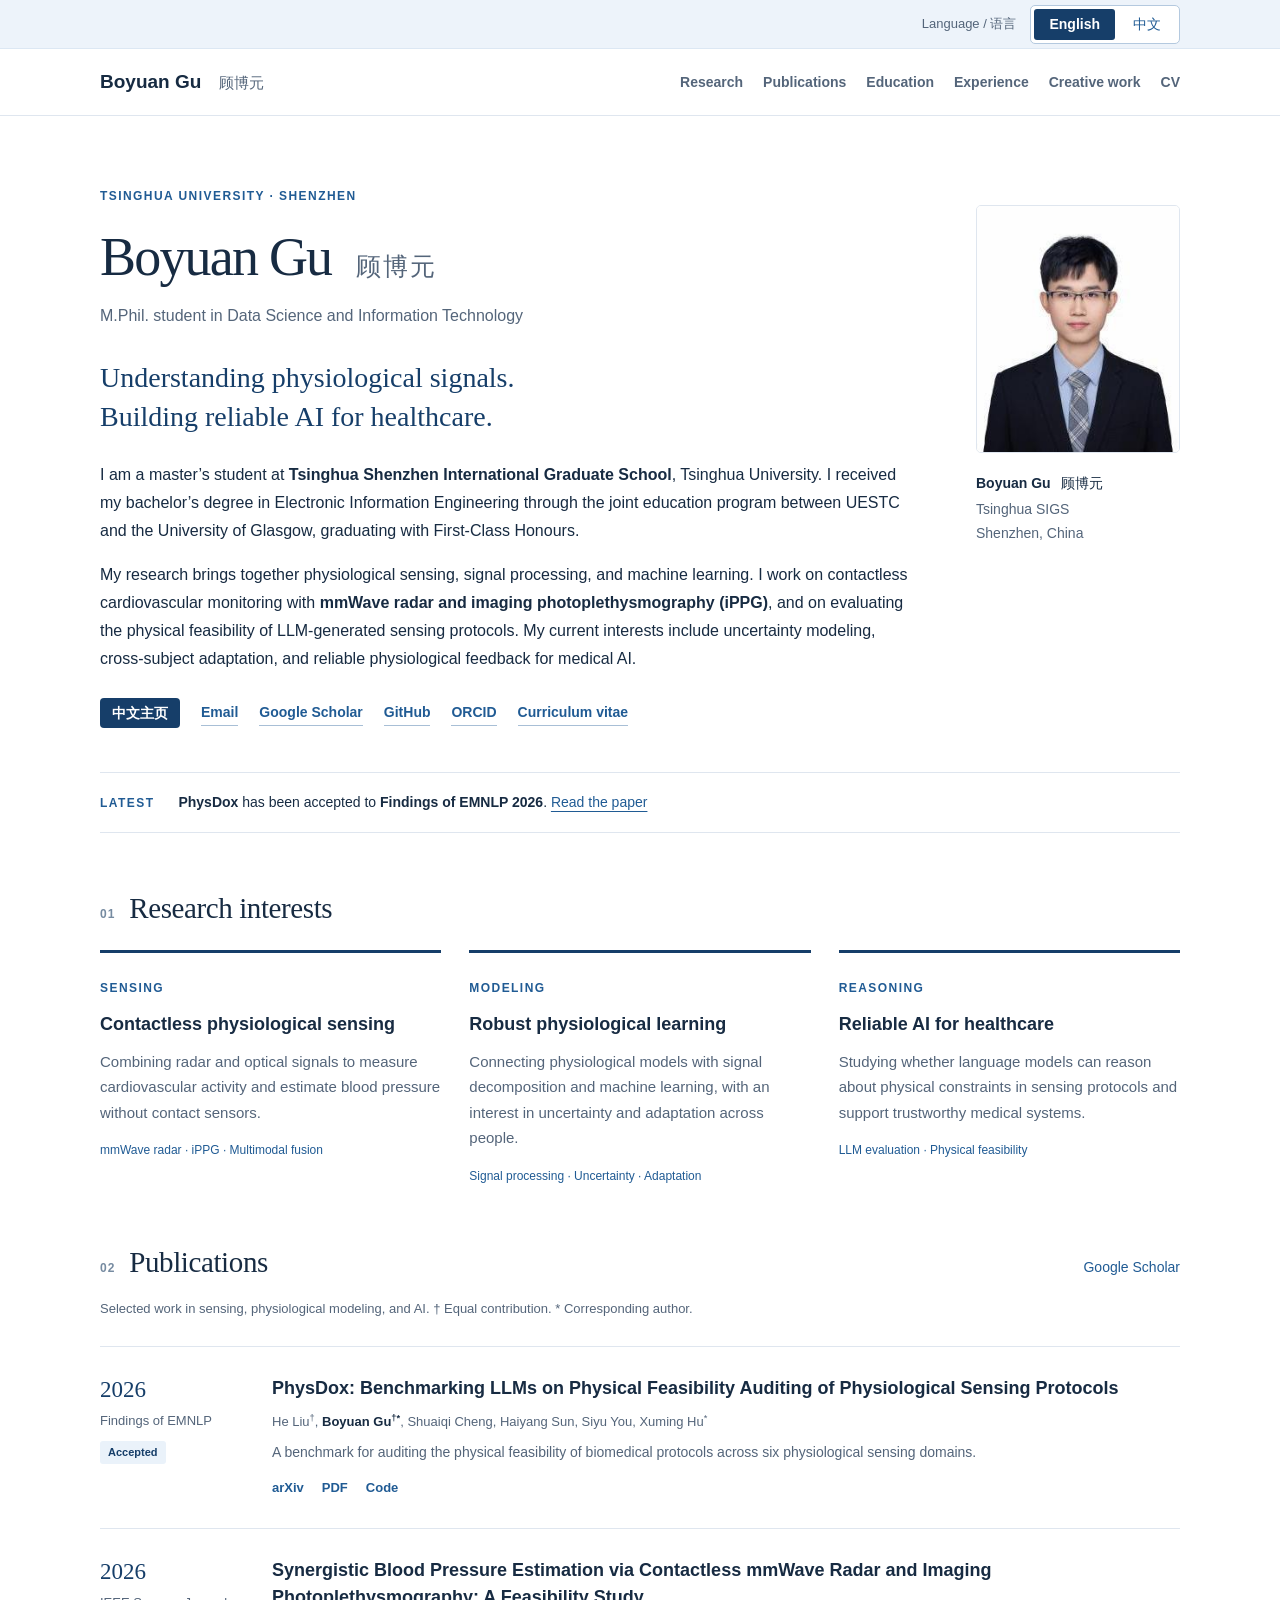
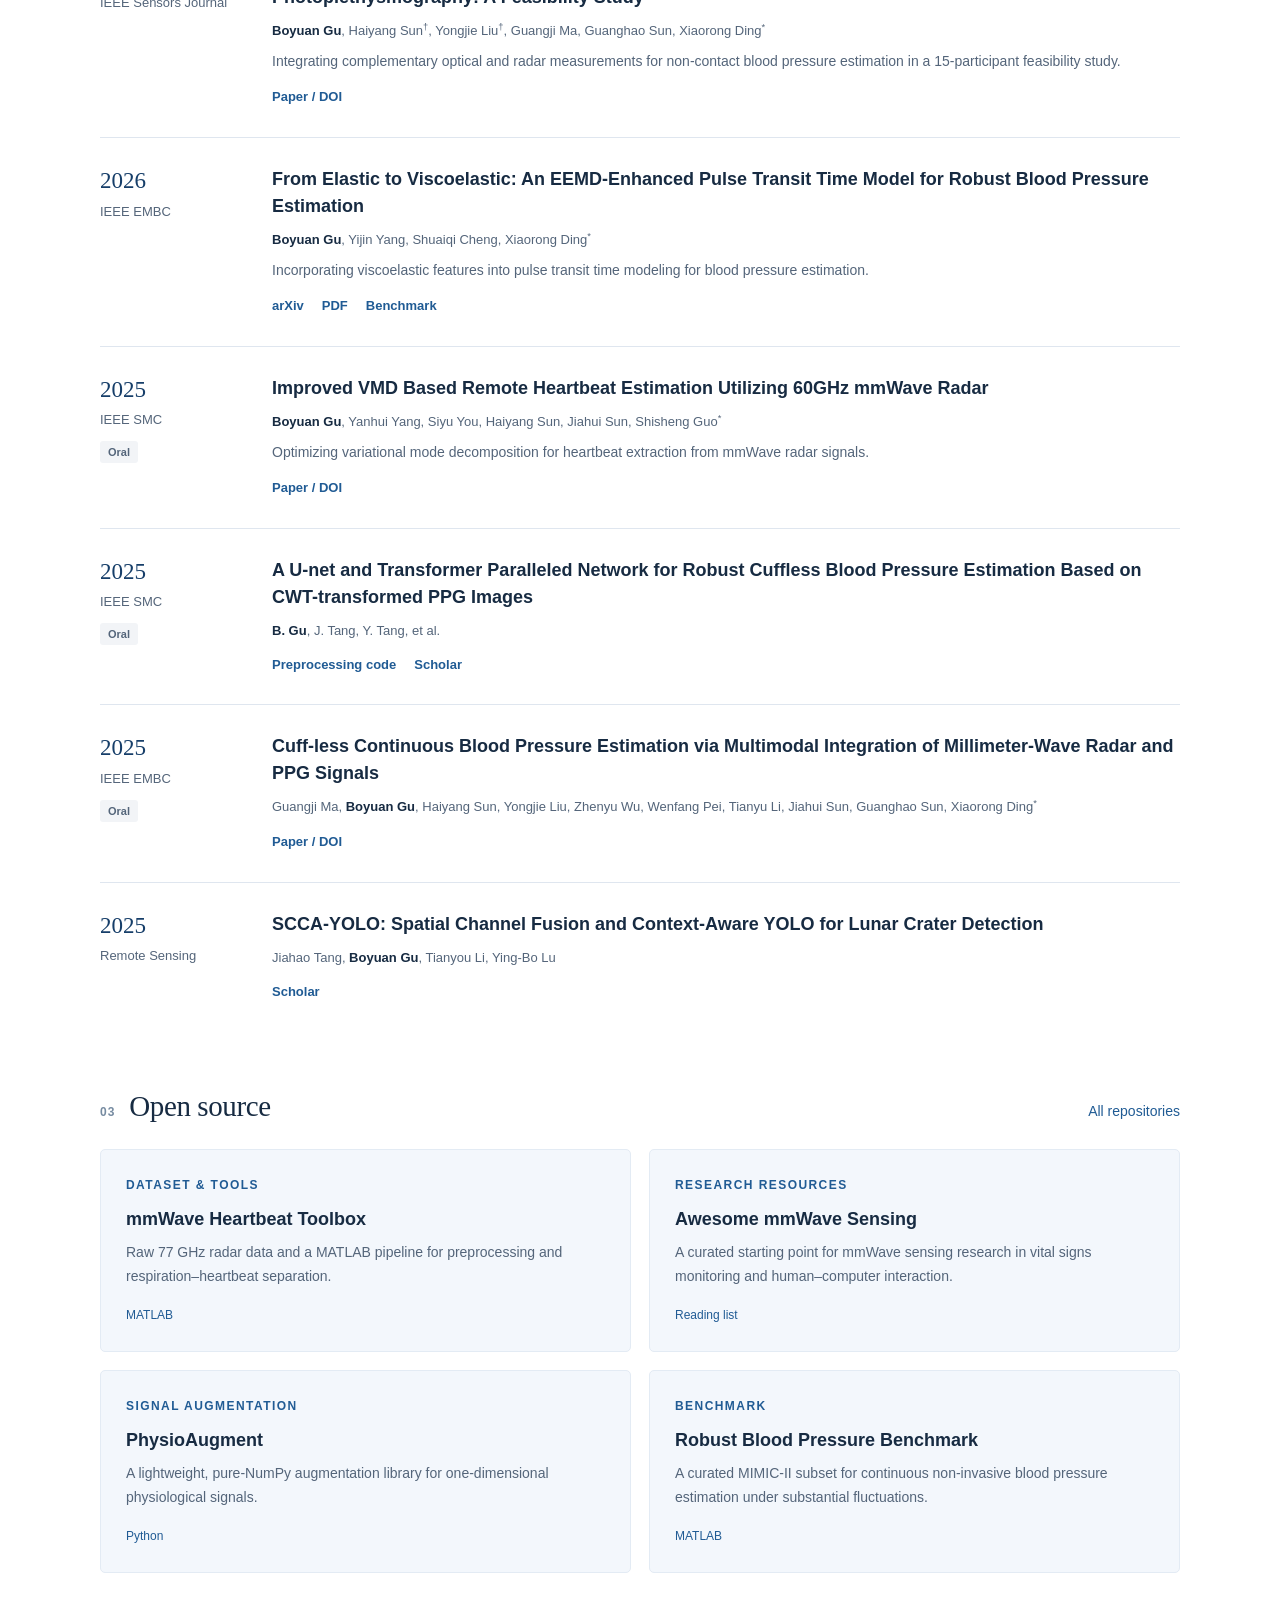
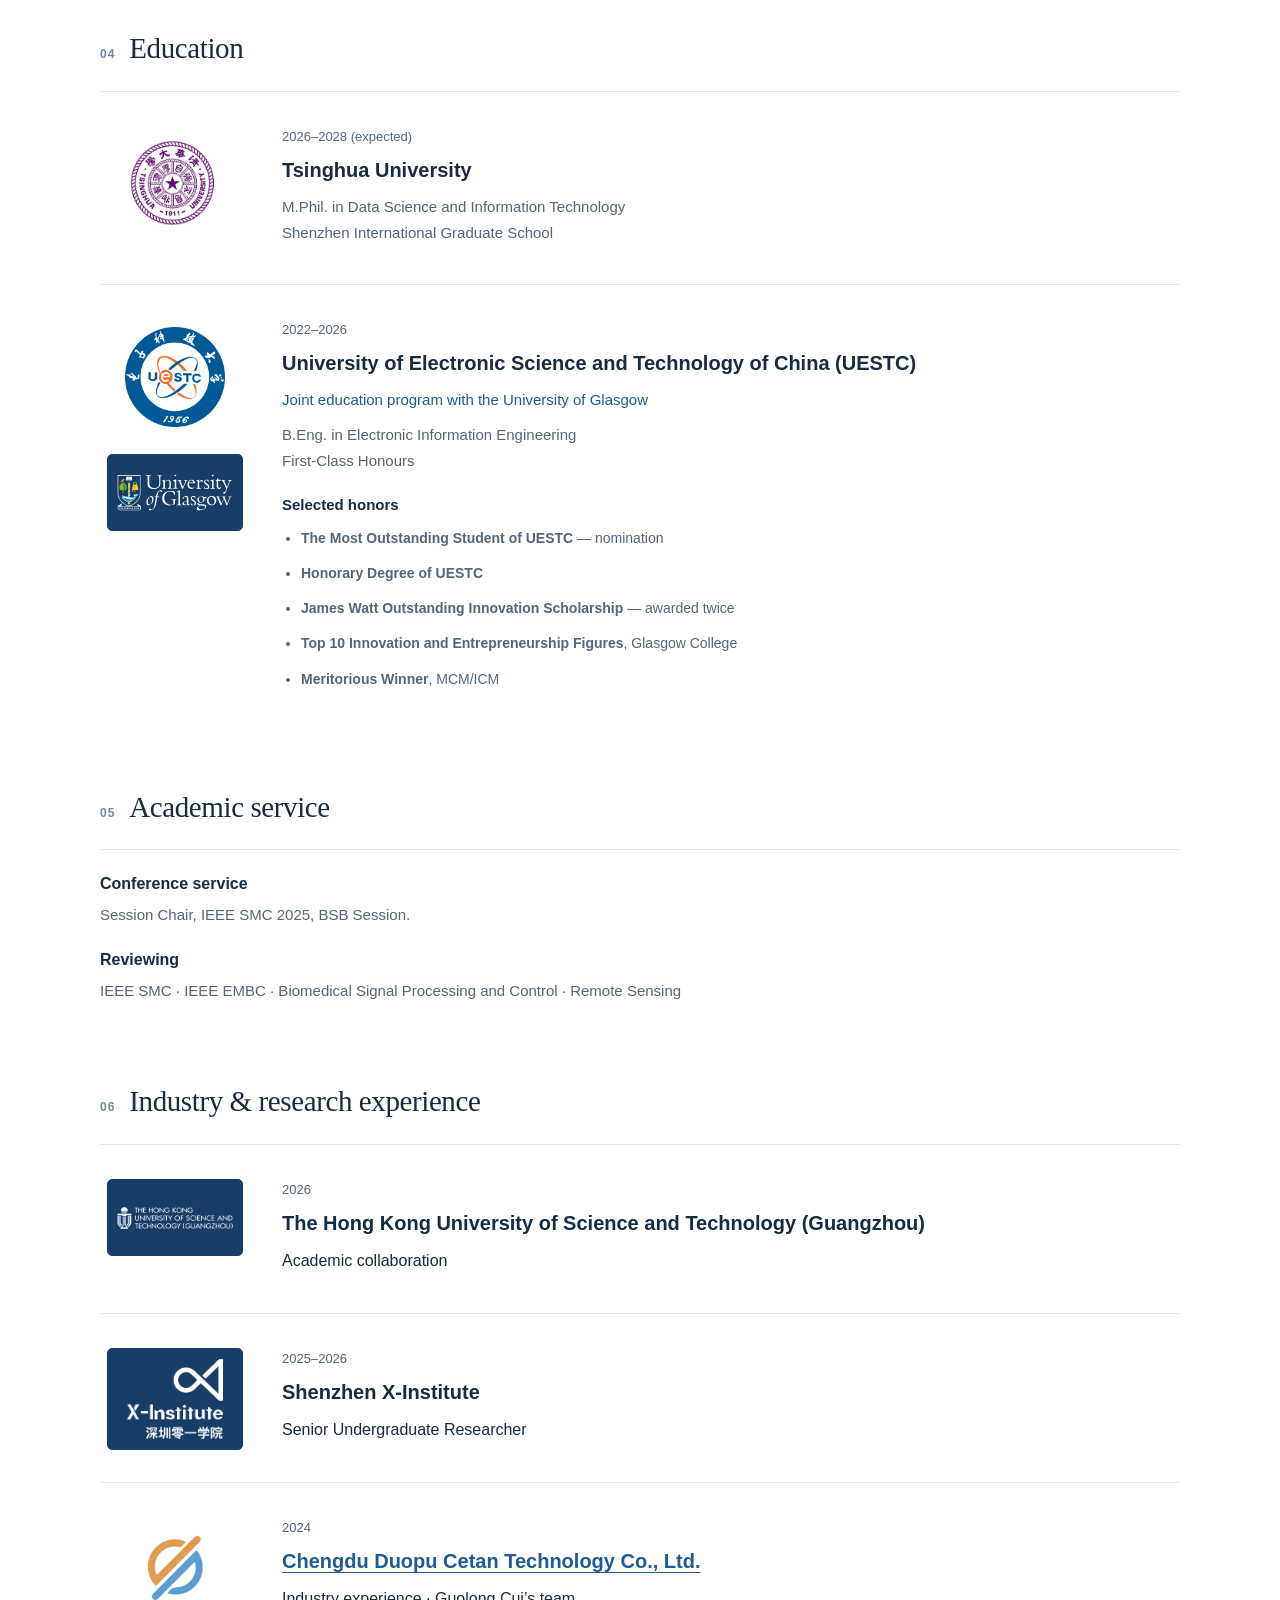
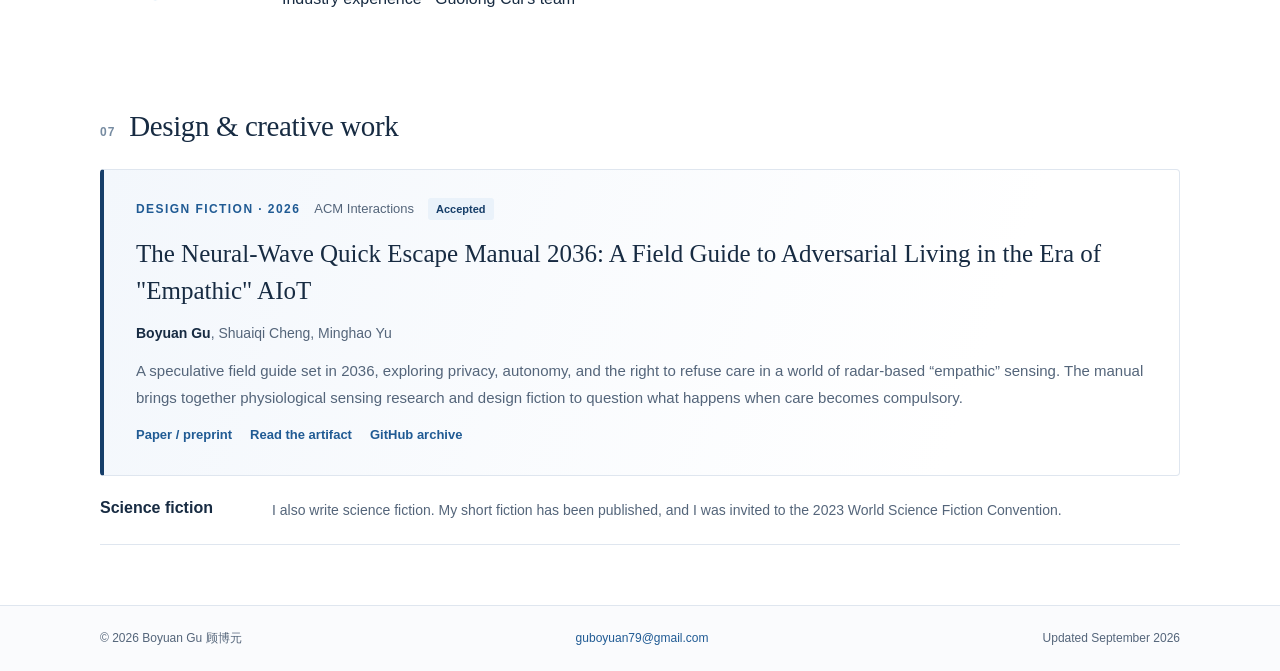
==== index.html @ 10d32a82 "Add Duopu Cetan logo and official English company name" ====
<!doctype html>
<html lang="en">
<head>
  <meta charset="utf-8">
  <meta name="viewport" content="width=device-width, initial-scale=1">
  <title>Boyuan Gu | Physiological Sensing &amp; Machine Learning</title>
  <meta name="description" content="Boyuan Gu is an M.Phil. student at Tsinghua University working on multimodal physiological sensing, signal processing, and reliable AI for healthcare.">
  <meta name="theme-color" content="#163e69">
  <meta property="og:title" content="Boyuan Gu | Academic Homepage">
  <meta property="og:description" content="Multimodal physiological sensing, signal processing, and reliable AI for healthcare.">
  <meta property="og:type" content="website">
  <link rel="icon" href="assets/favicon.svg" type="image/svg+xml">
  <link rel="stylesheet" href="styles.css?v=20260929-3">
<link rel="canonical" href="https://phish-tech.github.io/"><link rel="alternate" hreflang="en" href="https://phish-tech.github.io/"><link rel="alternate" hreflang="zh-CN" href="https://phish-tech.github.io/zh.html"><link rel="alternate" hreflang="x-default" href="https://phish-tech.github.io/"><script src="language.js?v=20260929-3" defer></script></head>
<body>
  <a class="skip-link" href="#main">Skip to content</a>
  <header class="site-header">
<div class="language-bar"><div class="language-bar-inner"><span class="language-label">Language / 语言</span><div class="language-switch" aria-label="Language / 语言"><span lang="en" aria-current="true">English</span><a lang="zh-CN" hreflang="zh-CN" data-language-switch href="zh.html" aria-label="切换到中文版">中文</a></div></div></div>
<div class="header-inner"><a class="wordmark" href="#about">Boyuan Gu <span lang="zh-CN">顾博元</span></a>
<nav aria-label="Main navigation"><a href="#research">Research</a><a href="#publications">Publications</a><a href="#education">Education</a><a href="#experience">Experience</a><a href="#creative">Creative work</a><a href="cv.html">CV</a></nav></div></header>
  <main id="main" class="container">
    <section class="intro" id="about" aria-labelledby="name">
      <div class="intro-copy">
        <p class="eyebrow">Tsinghua University · Shenzhen</p>
        <h1 id="name">Boyuan Gu <span lang="zh">顾博元</span></h1>
        <p class="position">M.Phil. student in Data Science and Information Technology</p>
        <p class="lead">Understanding physiological signals.<br>Building reliable AI for healthcare.</p>
        <p>I am a master’s student at <strong>Tsinghua Shenzhen International Graduate School</strong>, Tsinghua University. I received my bachelor’s degree in Electronic Information Engineering through the joint education program between UESTC and the University of Glasgow, graduating with First-Class Honours.</p>
        <p>My research brings together physiological sensing, signal processing, and machine learning. I work on contactless cardiovascular monitoring with <strong>mmWave radar and imaging photoplethysmography (iPPG)</strong>, and on evaluating the physical feasibility of LLM-generated sensing protocols. My current interests include uncertainty modeling, cross-subject adaptation, and reliable physiological feedback for medical AI.</p>
        <div class="profile-links" aria-label="Contact and academic profiles"><a class="inline-language" data-language-switch lang="zh-CN" hreflang="zh-CN" href="zh.html">中文主页</a>
          <a href="mailto:guboyuan79@gmail.com">Email</a><a href="https://scholar.google.com/citations?user=TJ2_Fq8AAAAJ&amp;hl=en">Google Scholar</a><a href="https://github.com/phish-tech">GitHub</a><a href="https://orcid.org/0009-0001-8273-7502">ORCID</a><a href="cv.html">Curriculum vitae</a>
        </div>
      </div>
      <aside class="portrait-block" aria-label="Portrait and affiliation">
        <img src="assets/Image42.jpg" alt="Portrait of Boyuan Gu" width="233" height="284" fetchpriority="high">
        <p class="portrait-caption">Boyuan Gu <span lang="zh">顾博元</span></p>
        <p>Tsinghua SIGS<br>Shenzhen, China</p>
      </aside>
    </section>

    <section class="news-line" aria-label="Latest update"><span class="eyebrow">Latest</span><p><strong>PhysDox</strong> has been accepted to <strong>Findings of EMNLP 2026</strong>. <a href="https://arxiv.org/abs/2606.05003">Read the paper</a></p></section>

    <section class="section" id="research" aria-labelledby="research-title">
      <div class="section-heading"><span class="section-number">01</span><h2 id="research-title">Research interests</h2></div>
      <div class="research-grid">
        <article class="research-card"><span class="topic-label">SENSING</span><h3>Contactless physiological sensing</h3><p>Combining radar and optical signals to measure cardiovascular activity and estimate blood pressure without contact sensors.</p><p class="keywords">mmWave radar · iPPG · Multimodal fusion</p></article>
        <article class="research-card"><span class="topic-label">MODELING</span><h3>Robust physiological learning</h3><p>Connecting physiological models with signal decomposition and machine learning, with an interest in uncertainty and adaptation across people.</p><p class="keywords">Signal processing · Uncertainty · Adaptation</p></article>
        <article class="research-card"><span class="topic-label">REASONING</span><h3>Reliable AI for healthcare</h3><p>Studying whether language models can reason about physical constraints in sensing protocols and support trustworthy medical systems.</p><p class="keywords">LLM evaluation · Physical feasibility</p></article>
      </div>
    </section>

    <section class="section" id="publications" aria-labelledby="publications-title">
      <div class="section-heading"><span class="section-number">02</span><h2 id="publications-title">Publications</h2><a class="heading-link" href="https://scholar.google.com/citations?user=TJ2_Fq8AAAAJ&amp;hl=en">Google Scholar</a></div>
      <p class="section-note">Selected work in sensing, physiological modeling, and AI. † Equal contribution. * Corresponding author.</p>
      <div class="publication-list">
        <article class="publication featured"><div class="pub-meta"><span class="year">2026</span><span class="venue">Findings of EMNLP</span><span class="badge">Accepted</span></div><div class="pub-body"><h3><a href="https://arxiv.org/abs/2606.05003">PhysDox: Benchmarking LLMs on Physical Feasibility Auditing of Physiological Sensing Protocols</a></h3><p class="authors">He Liu<sup>†</sup>, <strong>Boyuan Gu<sup>†*</sup></strong>, Shuaiqi Cheng, Haiyang Sun, Siyu You, Xuming Hu<sup>*</sup></p><p>A benchmark for auditing the physical feasibility of biomedical protocols across six physiological sensing domains.</p><div class="paper-links"><a href="https://arxiv.org/abs/2606.05003">arXiv</a><a href="https://arxiv.org/pdf/2606.05003">PDF</a><a href="https://github.com/phish-tech/PhysDox">Code</a></div></div></article>
        <article class="publication featured"><div class="pub-meta"><span class="year">2026</span><span class="venue">IEEE Sensors Journal</span></div><div class="pub-body"><h3><a href="https://doi.org/10.1109/JSEN.2026.3706110">Synergistic Blood Pressure Estimation via Contactless mmWave Radar and Imaging Photoplethysmography: A Feasibility Study</a></h3><p class="authors"><strong>Boyuan Gu</strong>, Haiyang Sun<sup>†</sup>, Yongjie Liu<sup>†</sup>, Guangji Ma, Guanghao Sun, Xiaorong Ding<sup>*</sup></p><p>Integrating complementary optical and radar measurements for non-contact blood pressure estimation in a 15-participant feasibility study.</p><div class="paper-links"><a href="https://doi.org/10.1109/JSEN.2026.3706110">Paper / DOI</a></div></div></article>
        <article class="publication"><div class="pub-meta"><span class="year">2026</span><span class="venue">IEEE EMBC</span></div><div class="pub-body"><h3><a href="https://arxiv.org/abs/2604.27500">From Elastic to Viscoelastic: An EEMD-Enhanced Pulse Transit Time Model for Robust Blood Pressure Estimation</a></h3><p class="authors"><strong>Boyuan Gu</strong>, Yijin Yang, Shuaiqi Cheng, Xiaorong Ding<sup>*</sup></p><p>Incorporating viscoelastic features into pulse transit time modeling for blood pressure estimation.</p><div class="paper-links"><a href="https://arxiv.org/abs/2604.27500">arXiv</a><a href="https://arxiv.org/pdf/2604.27500">PDF</a><a href="https://github.com/phish-tech/Robust_Blood_Pressure_Benchmark">Benchmark</a></div></div></article>
        <article class="publication"><div class="pub-meta"><span class="year">2025</span><span class="venue">IEEE SMC</span><span class="badge subtle">Oral</span></div><div class="pub-body"><h3><a href="https://doi.org/10.1109/SMC58881.2025.11342664">Improved VMD Based Remote Heartbeat Estimation Utilizing 60GHz mmWave Radar</a></h3><p class="authors"><strong>Boyuan Gu</strong>, Yanhui Yang, Siyu You, Haiyang Sun, Jiahui Sun, Shisheng Guo<sup>*</sup></p><p>Optimizing variational mode decomposition for heartbeat extraction from mmWave radar signals.</p><div class="paper-links"><a href="https://doi.org/10.1109/SMC58881.2025.11342664">Paper / DOI</a></div></div></article>
        <article class="publication"><div class="pub-meta"><span class="year">2025</span><span class="venue">IEEE SMC</span><span class="badge subtle">Oral</span></div><div class="pub-body"><h3>A U-net and Transformer Paralleled Network for Robust Cuffless Blood Pressure Estimation Based on CWT-transformed PPG Images</h3><p class="authors"><strong>B. Gu</strong>, J. Tang, Y. Tang, et al.</p><div class="paper-links"><a href="https://github.com/phish-tech/CWT_Based_BP_Estimation">Preprocessing code</a><a href="https://scholar.google.com/citations?user=TJ2_Fq8AAAAJ&amp;hl=en">Scholar</a></div></div></article>
        <article class="publication"><div class="pub-meta"><span class="year">2025</span><span class="venue">IEEE EMBC</span><span class="badge subtle">Oral</span></div><div class="pub-body"><h3><a href="https://doi.org/10.1109/EMBC58623.2025.11253283">Cuff-less Continuous Blood Pressure Estimation via Multimodal Integration of Millimeter-Wave Radar and PPG Signals</a></h3><p class="authors">Guangji Ma, <strong>Boyuan Gu</strong>, Haiyang Sun, Yongjie Liu, Zhenyu Wu, Wenfang Pei, Tianyu Li, Jiahui Sun, Guanghao Sun, Xiaorong Ding<sup>*</sup></p><div class="paper-links"><a href="https://doi.org/10.1109/EMBC58623.2025.11253283">Paper / DOI</a></div></div></article>
        <article class="publication"><div class="pub-meta"><span class="year">2025</span><span class="venue">Remote Sensing</span></div><div class="pub-body"><h3>SCCA-YOLO: Spatial Channel Fusion and Context-Aware YOLO for Lunar Crater Detection</h3><p class="authors">Jiahao Tang, <strong>Boyuan Gu</strong>, Tianyou Li, Ying-Bo Lu</p><div class="paper-links"><a href="https://scholar.google.com/citations?user=TJ2_Fq8AAAAJ&amp;hl=en">Scholar</a></div></div></article>
      </div>
    </section>

    <section class="section" id="opensource" aria-labelledby="opensource-title">
      <div class="section-heading"><span class="section-number">03</span><h2 id="opensource-title">Open source</h2><a class="heading-link" href="https://github.com/phish-tech">All repositories</a></div>
      <div class="project-grid">
        <a class="project-card" href="https://github.com/phish-tech/mmWave-Heartbeat-Dataset-Preprocessing-Toolbox-"><span class="topic-label">DATASET &amp; TOOLS</span><h3>mmWave Heartbeat Toolbox</h3><p>Raw 77 GHz radar data and a MATLAB pipeline for preprocessing and respiration–heartbeat separation.</p><span class="project-language">MATLAB</span></a>
        <a class="project-card" href="https://github.com/phish-tech/awesome-mmwave-sensing"><span class="topic-label">RESEARCH RESOURCES</span><h3>Awesome mmWave Sensing</h3><p>A curated starting point for mmWave sensing research in vital signs monitoring and human–computer interaction.</p><span class="project-language">Reading list</span></a>
        <a class="project-card" href="https://github.com/phish-tech/PhysioAugment"><span class="topic-label">SIGNAL AUGMENTATION</span><h3>PhysioAugment</h3><p>A lightweight, pure-NumPy augmentation library for one-dimensional physiological signals.</p><span class="project-language">Python</span></a>
        <a class="project-card" href="https://github.com/phish-tech/Robust_Blood_Pressure_Benchmark"><span class="topic-label">BENCHMARK</span><h3>Robust Blood Pressure Benchmark</h3><p>A curated MIMIC-II subset for continuous non-invasive blood pressure estimation under substantial fluctuations.</p><span class="project-language">MATLAB</span></a>
      </div>
    </section>

<section class="section" id="education" aria-labelledby="education-title">
<div class="section-heading"><span class="section-number">04</span><h2 id="education-title">Education</h2></div>
<article class="institution-row"><div class="institution-logos"><a class="institution-link" href="https://www.tsinghua.edu.cn/" aria-label="Tsinghua University"><span class="institution-mark seal thu"><img src="assets/institutions/tsinghua.jpg" alt="Tsinghua University" loading="lazy" width="120" height="90"></span></a></div><div class="institution-copy"><span class="date">2026–2028 (expected)</span><h3>Tsinghua University</h3><p>M.Phil. in Data Science and Information Technology<br>Shenzhen International Graduate School</p></div></article>
<article class="institution-row"><div class="institution-logos"><a class="institution-link" href="https://www.uestc.edu.cn/" aria-label="UESTC"><span class="institution-mark seal"><img src="assets/institutions/uestc.png" alt="UESTC" loading="lazy" width="120" height="90"></span></a><a class="institution-link" href="https://www.gla.ac.uk/" aria-label="University of Glasgow"><span class="institution-mark dark wide"><img src="assets/institutions/glasgow.svg" alt="University of Glasgow" loading="lazy" width="120" height="90"></span></a></div><div class="institution-copy"><span class="date">2022–2026</span><h3>University of Electronic Science and Technology of China (UESTC)</h3><p class="partner">Joint education program with the University of Glasgow</p><p>B.Eng. in Electronic Information Engineering<br>First-Class Honours</p><div class="honors"><h3>Selected honors</h3><ul><li><strong>The Most Outstanding Student of UESTC</strong> — nomination</li><li><strong>Honorary Degree of UESTC</strong></li><li><strong>James Watt Outstanding Innovation Scholarship</strong> — awarded twice</li><li><strong>Top 10 Innovation and Entrepreneurship Figures</strong>, Glasgow College</li><li><strong>Meritorious Winner</strong>, MCM/ICM</li></ul></div></div></article>
</section>
<section class="section" id="service" aria-labelledby="service-title"><div class="section-heading"><span class="section-number">05</span><h2 id="service-title">Academic service</h2></div><div class="service-list"><div><h3>Conference service</h3><p>Session Chair, IEEE SMC 2025, BSB Session.</p></div><div><h3>Reviewing</h3><p>IEEE SMC · IEEE EMBC · Biomedical Signal Processing and Control · Remote Sensing</p></div></div></section>
<section class="section" id="experience" aria-labelledby="experience-title">
<div class="section-heading"><span class="section-number">06</span><h2 id="experience-title">Industry &amp; research experience</h2></div>
<article class="institution-row"><div class="institution-logos"><a class="institution-link" href="https://www.hkust-gz.edu.cn/" aria-label="HKUST (Guangzhou)"><span class="institution-mark dark wide"><img src="assets/institutions/hkust-gz.png" alt="HKUST (Guangzhou)" loading="lazy" width="120" height="90"></span></a></div><div class="institution-copy"><span class="date">2026</span><h3>The Hong Kong University of Science and Technology (Guangzhou)</h3><p class="role">Academic collaboration</p></div></article>
<article class="institution-row"><div class="institution-logos"><a class="institution-link" href="https://www.x-institute.edu.cn/" aria-label="Shenzhen X-Institute"><span class="institution-mark dark"><img src="assets/institutions/x-institute.png" alt="Shenzhen X-Institute" loading="lazy" width="120" height="90"></span></a></div><div class="institution-copy"><span class="date">2025–2026</span><h3>Shenzhen X-Institute</h3><p class="role">Senior Undergraduate Researcher</p></div></article>
<article class="institution-row"><div class="institution-logos"><a class="institution-link" href="http://duopucetan.com/" aria-label="Chengdu Duopu Cetan Technology Co., Ltd."><span class="institution-mark"><img src="assets/institutions/duopu-cetan.png" alt="Chengdu Duopu Cetan Technology Co., Ltd." loading="lazy" width="120" height="90"></span></a></div><div class="institution-copy"><span class="date">2024</span><h3><a href="http://duopucetan.com/">Chengdu Duopu Cetan Technology Co., Ltd.</a></h3><p class="role">Industry experience · Guolong Cui’s team</p></div></article>
</section>
    <section class="section" id="creative" aria-labelledby="creative-title">
      <div class="section-heading"><span class="section-number">07</span><h2 id="creative-title">Design &amp; creative work</h2></div>
      <article class="creative-feature">
        <div class="creative-meta"><span class="topic-label">DESIGN FICTION · 2026</span><span class="venue">ACM Interactions</span><span class="badge">Accepted</span></div>
        <h3><a href="https://github.com/phish-tech/Neural-Wave-2036">The Neural-Wave Quick Escape Manual 2036: A Field Guide to Adversarial Living in the Era of &quot;Empathic&quot; AIoT</a></h3>
        <p class="authors"><strong>Boyuan Gu</strong>, Shuaiqi Cheng, Minghao Yu</p>
        <p>A speculative field guide set in 2036, exploring privacy, autonomy, and the right to refuse care in a world of radar-based “empathic” sensing. The manual brings together physiological sensing research and design fiction to question what happens when care becomes compulsory.</p>
        <div class="paper-links"><a href="https://github.com/phish-tech/Neural-Wave-2036/blob/main/paper/neural_wave_quick_escape_manual_2036_preprint.pdf">Paper / preprint</a><a href="https://github.com/phish-tech/Neural-Wave-2036/blob/main/manual/Neural-Wave_Quick_Escape_Manual_2036.pdf">Read the artifact</a><a href="https://github.com/phish-tech/Neural-Wave-2036">GitHub archive</a></div>
      </article>
      <div class="writing-note"><h3>Science fiction</h3><p>I also write science fiction. My short fiction has been published, and I was invited to the 2023 World Science Fiction Convention.</p></div>
    </section>
  </main>
  <footer class="site-footer"><div class="container footer-inner"><span>© 2026 Boyuan Gu <span lang="zh">顾博元</span></span><a href="mailto:guboyuan79@gmail.com">guboyuan79@gmail.com</a><span>Updated September 2026</span></div></footer>
</body>
</html>
---- styles.css ----
:root{--ink:#172b42;--muted:#54657a;--blue:#163e69;--link:#205b94;--rule:#dfe6ef;--paper:#fff;--tint:#f3f7fc;--accent:#307bb7}*{box-sizing:border-box}html{scroll-behavior:smooth;scroll-padding-top:6rem}body{margin:0;background:var(--paper);color:var(--ink);font-family:Arial,"Helvetica Neue","Microsoft YaHei",sans-serif;font-size:16px;line-height:1.75}a{color:var(--link);text-underline-offset:4px;text-decoration-thickness:1px}a:hover{color:#0c345d;text-decoration:underline}a:focus-visible,button:focus-visible{outline:3px solid var(--accent);outline-offset:5px}h1,h2,h3,p{margin-top:0}h1,h2,h3{line-height:1.3}strong{font-weight:600}.container{width:min(1080px,calc(100% - 64px));margin-inline:auto}.skip-link{position:absolute;top:-80px;left:20px;background:white;padding:10px;z-index:100}.skip-link:focus{top:10px}.site-header{border-bottom:1px solid var(--rule);background:rgba(255,255,255,.97);position:sticky;top:0;z-index:10}.header-inner{width:min(1080px,calc(100% - 64px));margin:auto;min-height:76px;display:flex;align-items:center;justify-content:space-between;gap:24px}.wordmark{font-weight:700;text-decoration:none;color:var(--ink);white-space:nowrap;font-size:19px}.wordmark span{margin-left:12px;font-size:15px;font-weight:400;color:var(--muted)}nav{display:flex;gap:28px;flex-wrap:wrap}nav a{font-size:14px;font-weight:600;text-decoration:none;color:var(--muted)}.intro{display:grid;grid-template-columns:1fr 204px;gap:68px;padding:70px 0 44px}.eyebrow,.topic-label{font-size:12px;letter-spacing:.12em;font-weight:700;color:var(--link);text-transform:uppercase}.eyebrow{margin-bottom:15px}h1{font-family:Georgia,"Times New Roman",serif;font-size:54px;letter-spacing:-1.8px;margin-bottom:10px;font-weight:500}h1 span{font-family:Arial,"Microsoft YaHei",sans-serif;font-size:25px;letter-spacing:2px;color:var(--muted);margin-left:13px;white-space:nowrap}.position{color:var(--muted);font-size:16px;margin-bottom:28px}.lead{font-family:Georgia,"Times New Roman",serif;font-size:28px;line-height:1.4;color:var(--blue);margin-bottom:24px}.intro-copy>p:not(.lead):not(.eyebrow):not(.position){margin-bottom:16px}.portrait-block{padding-top:19px;text-align:left}.portrait-block img{display:block;width:204px;height:auto;border-radius:5px;background:#fafbfd;border:1px solid var(--rule)}.portrait-block p{font-size:14px;color:var(--muted);line-height:1.7}.portrait-caption{margin:19px 0 2px!important;font-weight:700;color:var(--ink)!important}.portrait-caption span{font-weight:400;margin-left:6px}.profile-links{display:flex;flex-wrap:wrap;gap:8px 21px;margin-top:25px}.profile-links a{font-size:14px;font-weight:600;text-decoration:none;border-bottom:1px solid #a8bfd6}.news-line{border-top:1px solid var(--rule);border-bottom:1px solid var(--rule);display:flex;align-items:baseline;gap:24px;padding:17px 0}.news-line .eyebrow{margin:0;white-space:nowrap}.news-line p{margin:0;font-size:14px}.section{padding-top:57px}.section-heading{display:flex;align-items:baseline;gap:14px;margin-bottom:23px}.section-number{font-size:12px;font-weight:600;color:#768ba1;letter-spacing:.08em}h2{font-family:Georgia,"Times New Roman",serif;font-size:29px;font-weight:500;letter-spacing:-.4px;margin-bottom:0}.heading-link{margin-left:auto;font-size:14px;text-decoration:none}.research-grid{display:grid;grid-template-columns:repeat(3,1fr);gap:28px}.research-card{border-top:3px solid var(--blue);padding:20px 0 0}.research-card h3{font-size:18px;margin:12px 0}.research-card p{font-size:15px;color:var(--muted);margin-bottom:15px;line-height:1.7}.research-card .keywords{font-size:12px;color:var(--link);line-height:1.8;margin-bottom:0}.section-note{color:var(--muted);font-size:13px;margin-top:-7px;margin-bottom:25px}.publication{display:grid;grid-template-columns:144px 1fr;gap:28px;padding:28px 0;border-top:1px solid var(--rule)}.pub-meta{display:flex;flex-direction:column;align-items:flex-start;gap:6px}.year{font-family:Georgia,"Times New Roman",serif;font-size:23px;line-height:1.3;color:var(--blue)}.venue{font-size:13px;color:var(--muted);line-height:1.5}.badge{font-size:11px;line-height:1.5;font-weight:600;background:#eaf2fa;color:var(--blue);padding:3px 8px;border-radius:3px;margin-top:5px}.badge.subtle{background:#f2f4f7;color:var(--muted)}.pub-body h3{font-size:18px;font-weight:600;line-height:1.5;margin-bottom:9px}.pub-body h3 a{color:var(--ink);text-decoration:none}.pub-body h3 a:hover{color:var(--link);text-decoration:underline}.pub-body p{font-size:14px;margin-bottom:8px;color:var(--muted);line-height:1.7}.pub-body .authors{font-size:13px}.authors strong{color:var(--ink)}sup{font-size:.72em}.paper-links{display:flex;gap:18px;flex-wrap:wrap;margin-top:12px}.paper-links a{font-size:13px;font-weight:600;text-decoration:none}.paper-links a:hover{text-decoration:underline}.project-grid{display:grid;grid-template-columns:1fr 1fr;gap:18px}.project-card{background:var(--tint);border:1px solid #e3ebf4;border-radius:5px;padding:25px;text-decoration:none;color:var(--ink);display:flex;flex-direction:column;transition:border-color .15s,background .15s}.project-card:hover{background:#edf3fa;border-color:#a4bed9;text-decoration:none}.project-card h3{font-size:18px;margin:12px 0 10px}.project-card p{font-size:14px;color:var(--muted);margin-bottom:16px;line-height:1.7}.project-language{font-size:12px;color:var(--link);margin-top:auto}.bottom-grid{display:grid;grid-template-columns:1fr 1fr;gap:64px;padding-bottom:62px}.education-item{margin-bottom:28px}.date{font-size:13px;color:var(--muted)}.education-item h3,.beyond h3{font-size:16px;margin:5px 0 8px}.education-item p,.beyond p{font-size:14px;color:var(--muted);margin:0}.beyond{border-top:1px solid var(--rule);padding-top:17px}.site-footer{border-top:1px solid var(--rule);background:#fafbfd;padding:22px 0}.footer-inner{display:flex;justify-content:space-between;gap:16px;flex-wrap:wrap;color:var(--muted);font-size:12px}.footer-inner a{text-decoration:none}.cv-page{max-width:860px;padding-top:44px;padding-bottom:60px}.cv-page h1{font-size:40px}.cv-page h2{margin:36px 0 17px;padding-bottom:10px;border-bottom:1px solid var(--rule);font-size:25px}.cv-page h3{font-size:17px;margin-bottom:6px}.cv-page p,.cv-page li{font-size:15px}.cv-page li{margin-bottom:10px}.cv-page .cv-actions{display:flex;gap:20px;align-items:center;margin-bottom:28px}.cv-actions button{font:inherit;background:var(--blue);color:white;border:0;border-radius:4px;padding:8px 15px;cursor:pointer}.cv-entry{margin-bottom:22px}.cv-contact{color:var(--muted)}@media(max-width:800px){.intro{gap:32px;grid-template-columns:1fr 160px;padding-top:44px}.portrait-block img{width:160px}h1{font-size:44px}h1 span{font-size:21px}.lead{font-size:25px}.research-grid{gap:20px}.bottom-grid{gap:35px}nav{gap:18px}.wordmark span{display:none}}@media(max-width:600px){.container,.header-inner{width:calc(100% - 36px)}.header-inner{min-height:70px;gap:12px;align-items:center}.wordmark{font-size:17px}nav{gap:6px 13px;justify-content:flex-end}nav a{font-size:12px}.intro{display:flex;flex-direction:column;gap:23px;padding-top:34px}.intro-copy{display:contents}.intro .eyebrow{order:0;margin-bottom:0}.intro h1{order:1;font-size:42px;margin:0}.intro .position{order:2;margin:0}.portrait-block{order:3;padding:0;display:flex;align-items:center;gap:17px}.portrait-block img{width:105px}.portrait-block .portrait-caption{display:none}.portrait-block p{font-size:13px}.intro .lead{order:4;font-size:25px;margin:0}.intro-copy>p:not(.lead):not(.eyebrow):not(.position){order:5;margin:0}.profile-links{order:6;margin-top:0;gap:9px 17px}.news-line{gap:15px;align-items:flex-start}.news-line p{font-size:13px}.section{padding-top:40px}.section-heading{gap:10px;flex-wrap:wrap;margin-bottom:19px}h2{font-size:27px}.heading-link{font-size:12px}.research-grid,.project-grid,.bottom-grid{grid-template-columns:1fr}.research-grid{gap:24px}.research-card{padding-top:16px}.research-card h3{margin-top:7px}.publication{grid-template-columns:1fr;gap:13px;padding:25px 0}.pub-meta{flex-direction:row;flex-wrap:wrap;align-items:center;gap:12px}.year{font-size:18px}.badge{margin-top:0}.pub-body h3{font-size:17px}.project-card{padding:22px}.bottom-grid{gap:15px;padding-bottom:35px}.footer-inner{flex-direction:column;gap:7px}.cv-page h1{font-size:36px}}@media(prefers-reduced-motion:reduce){html{scroll-behavior:auto}.project-card{transition:none}}@media print{.site-header,.site-footer,.cv-actions,.skip-link{display:none!important}.container{width:100%;max-width:none}.cv-page{padding:0}body{color:#000;font-size:11pt;line-height:1.45}a{color:inherit;text-decoration:none}.cv-page h2{margin-top:22px;font-size:18pt;break-after:avoid}.cv-page h3{break-after:avoid}.cv-entry,li{break-inside:avoid}.cv-page p,.cv-page li{font-size:10pt}}

/* Bilingual navigation and creative work. */
.header-inner{gap:22px}
.header-inner nav{margin-left:auto;gap:20px}
.language-switch{display:flex;align-items:center;gap:3px;border:1px solid var(--rule);border-radius:5px;padding:3px;flex-shrink:0;font-size:13px;line-height:1.5}
.language-switch a,.language-switch span{padding:5px 8px;text-decoration:none;white-space:nowrap;border-radius:3px}
.language-switch [aria-current]{background:var(--blue);color:white;font-weight:600}
.language-switch a:hover{background:var(--tint)}
.creative-feature{border:1px solid var(--rule);border-left:4px solid var(--blue);border-radius:4px;padding:28px 32px;background:linear-gradient(110deg,#f3f7fc 0%,#fff 80%)}
.creative-meta{display:flex;gap:14px;align-items:center;flex-wrap:wrap;margin-bottom:16px}
.creative-meta .badge{margin:0}
.creative-feature h3{font-family:Georgia,'Times New Roman',serif;font-size:25px;line-height:1.45;font-weight:500;margin-bottom:12px}
.creative-feature h3 a{color:var(--ink);text-decoration:none}
.creative-feature h3 a:hover{color:var(--link);text-decoration:underline}
.creative-feature p{font-size:15px;color:var(--muted);margin-bottom:13px}
.creative-feature .authors{font-size:14px}
.writing-note{display:grid;grid-template-columns:144px 1fr;gap:28px;padding:22px 0;border-bottom:1px solid var(--rule)}
.writing-note h3{font-size:16px;margin:0}
.writing-note p{font-size:14px;color:var(--muted);margin:0}
.honors{border-top:1px solid var(--rule);padding-top:20px}
.honors h3{font-size:17px;margin-bottom:12px}
.honors ul{padding-left:19px;font-size:14px;color:var(--muted)}
.honors li{margin-bottom:10px}
html[lang='zh-CN'] body{font-family:'Microsoft YaHei','PingFang SC',Arial,sans-serif;line-height:1.9}
html[lang='zh-CN'] h1,html[lang='zh-CN'] h2,html[lang='zh-CN'] .lead{font-family:'Songti SC','SimSun',Georgia,serif}
html[lang='zh-CN'] h1{letter-spacing:2px}
html[lang='zh-CN'] h1 span{font-family:Georgia,'Times New Roman',serif;letter-spacing:0}
html[lang='zh-CN'] .eyebrow,html[lang='zh-CN'] .topic-label{letter-spacing:.08em}
.cv-actions .language-switch{margin-left:auto}
@media(max-width:950px){.header-inner{flex-wrap:wrap;gap:8px 18px;padding:12px 0}.header-inner nav{order:3;flex-basis:100%;margin:0;justify-content:flex-start;gap:9px 23px}.header-inner .language-switch{margin-left:auto}html{scroll-padding-top:8rem}}
@media(max-width:600px){.header-inner{gap:5px 12px}.header-inner nav{gap:8px 17px}.header-inner nav a{font-size:13px}.language-switch{font-size:12px}.language-switch a,.language-switch span{padding:4px 8px}.creative-feature{padding:20px}.creative-feature h3{font-size:21px}.creative-meta{gap:8px 12px}.writing-note{grid-template-columns:1fr;gap:7px}.cv-page .cv-actions{flex-wrap:wrap;gap:13px}.cv-actions .language-switch{margin-left:0}html[lang='zh-CN'] h1{font-size:38px}html[lang='zh-CN'] h1 span{font-size:23px}.honors ul{padding-left:18px}}
@media print{.language-switch{display:none!important}}

/* Prominent language access and full-width academic timeline. */
.language-bar{background:#edf3fa;border-bottom:1px solid #dce7f3}
.language-bar-inner{width:min(1080px,calc(100% - 64px));margin:auto;min-height:48px;display:flex;justify-content:flex-end;align-items:center;gap:14px}
.language-label{font-size:13px;color:var(--muted)}
.language-bar .language-switch{background:#fff;border-color:#b4c9df;font-size:14px}
.language-bar .language-switch a,.language-bar .language-switch span{padding:5px 15px}
.header-inner{min-height:66px;flex-wrap:nowrap;padding:0;gap:20px}
.header-inner nav{order:initial;flex-basis:auto;gap:20px;margin-left:auto}
html{scroll-padding-top:135px}
.profile-links .inline-language{background:var(--blue);color:#fff;padding:3px 12px;border:0;border-radius:4px;font-weight:700}
.profile-links{align-items:center}
.institution-row{display:grid;grid-template-columns:150px minmax(0,1fr);gap:32px;border-top:1px solid var(--rule);padding:30px 0;align-items:start}
.institution-logos{display:flex;flex-direction:column;gap:19px;align-items:center;padding-top:4px}
.institution-mark{width:136px;min-height:98px;display:flex;align-items:center;justify-content:center;border-radius:5px;overflow:hidden;background:white;padding:10px}
.institution-mark img{display:block;width:116px;height:80px;object-fit:contain}
.institution-mark.seal{width:116px;height:116px;padding:8px}
.institution-mark.seal img{width:100px;height:100px}
.institution-mark.thu{padding:0}
.institution-mark.thu img{width:116px;height:116px;object-fit:cover}
.institution-mark.dark{background:#163e69;border:1px solid #163e69}
.institution-mark.wide{min-height:77px}
.institution-mark.wide img{height:54px}
.institution-link{display:block;text-decoration:none}
.institution-copy h3{font-size:20px;line-height:1.45;margin:6px 0 9px}
.institution-copy p{margin:0 0 8px;font-size:15px;color:var(--muted)}
.institution-copy .partner{color:var(--link)}
.institution-copy .role{font-size:16px;color:var(--ink)}
.institution-copy .honors{margin-top:20px;border-top:0;padding-top:0}
.institution-copy .honors h3{font-size:15px;margin:0 0 10px}
.institution-copy .honors ul{margin:0;padding-left:19px;line-height:1.8}
.no-mark .institution-copy{grid-column:2}
.service-list{border-top:1px solid var(--rule);padding-top:24px}
.service-list>div{margin-bottom:22px}
.service-list h3{font-size:16px;margin:0 0 7px}
.service-list p{font-size:15px;color:var(--muted);margin:0}
#creative{padding-bottom:60px}
@media(max-width:1000px){.header-inner{flex-wrap:wrap;padding:12px 0;gap:8px 18px}.header-inner nav{order:3;flex-basis:100%;margin:0;justify-content:flex-start;gap:12px 22px}html{scroll-padding-top:165px}}
@media(max-width:600px){.language-bar-inner{width:calc(100% - 36px);min-height:47px;justify-content:space-between;gap:8px}.language-bar .language-switch{font-size:13px}.language-bar .language-switch a,.language-bar .language-switch span{padding:5px 13px}.language-label{font-size:12px}.header-inner nav{gap:8px 18px}.header-inner nav a{font-size:13px}.institution-row{grid-template-columns:1fr;gap:17px;padding:25px 0}.institution-logos{flex-direction:row;justify-content:flex-start;align-items:center;gap:18px;flex-wrap:wrap;padding:0}.institution-mark,.institution-mark.seal{width:100px;height:88px;min-height:88px;padding:7px}.institution-mark img,.institution-mark.seal img{width:86px;height:74px}.institution-mark.thu{padding:0}.institution-mark.thu img{width:100px;height:100px}.institution-mark.wide{width:140px;height:70px;min-height:70px}.institution-mark.wide img{width:126px;height:54px}.institution-copy h3{font-size:18px}.no-mark .institution-copy{grid-column:1}.institution-copy .honors li{font-size:14px}.section-heading{align-items:baseline}#creative{padding-bottom:35px}}
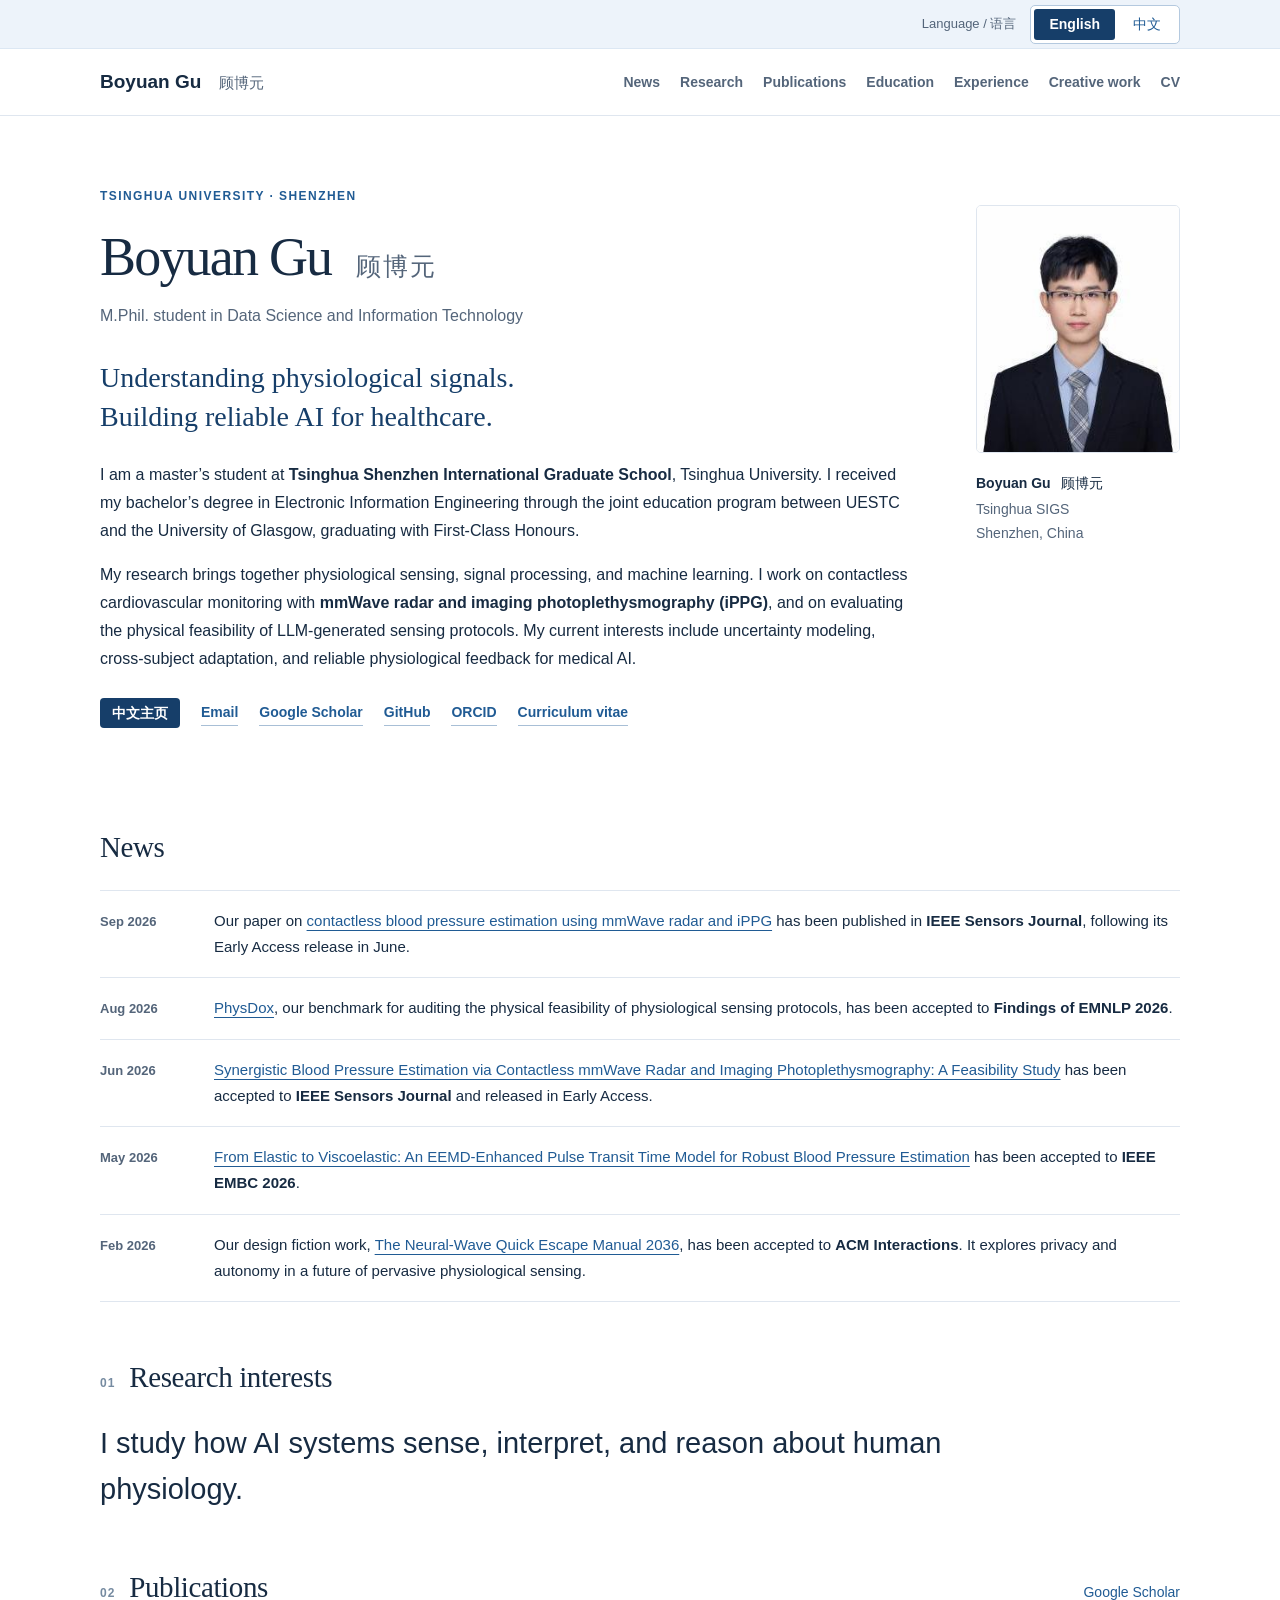
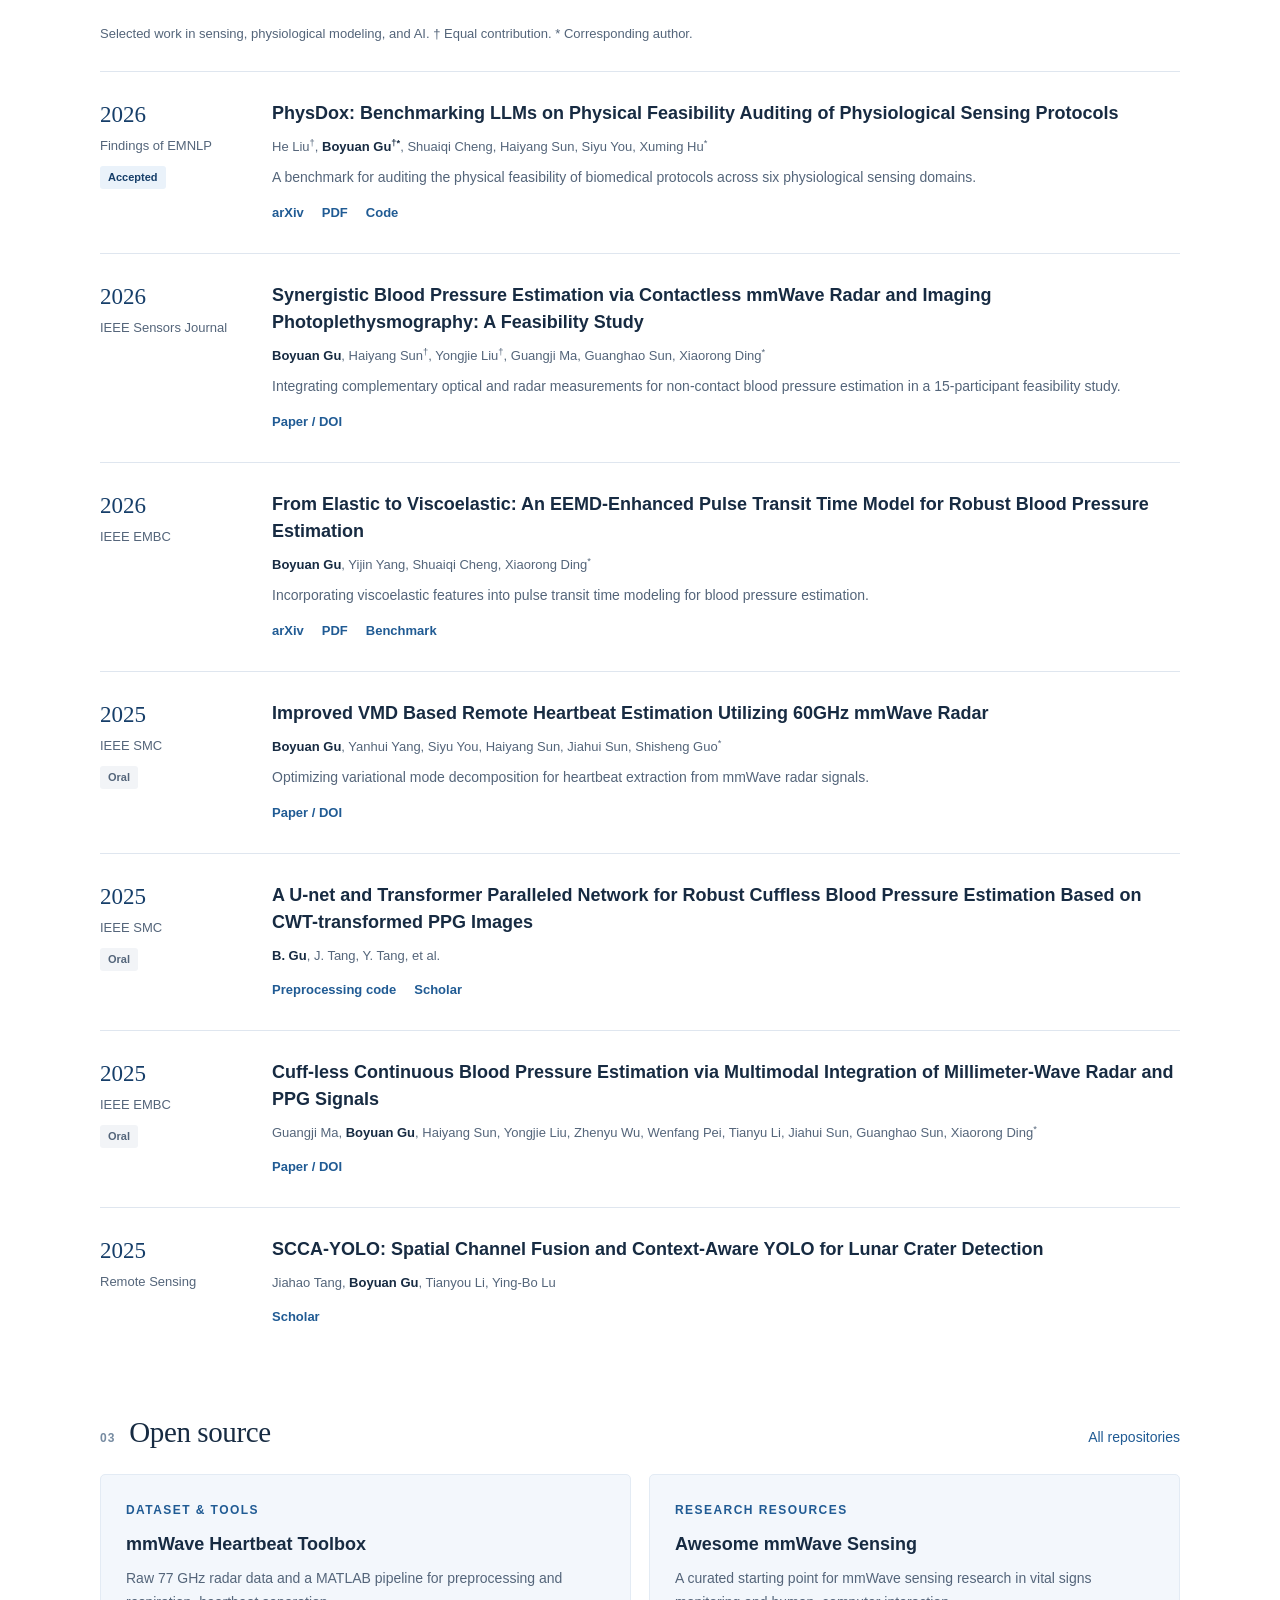
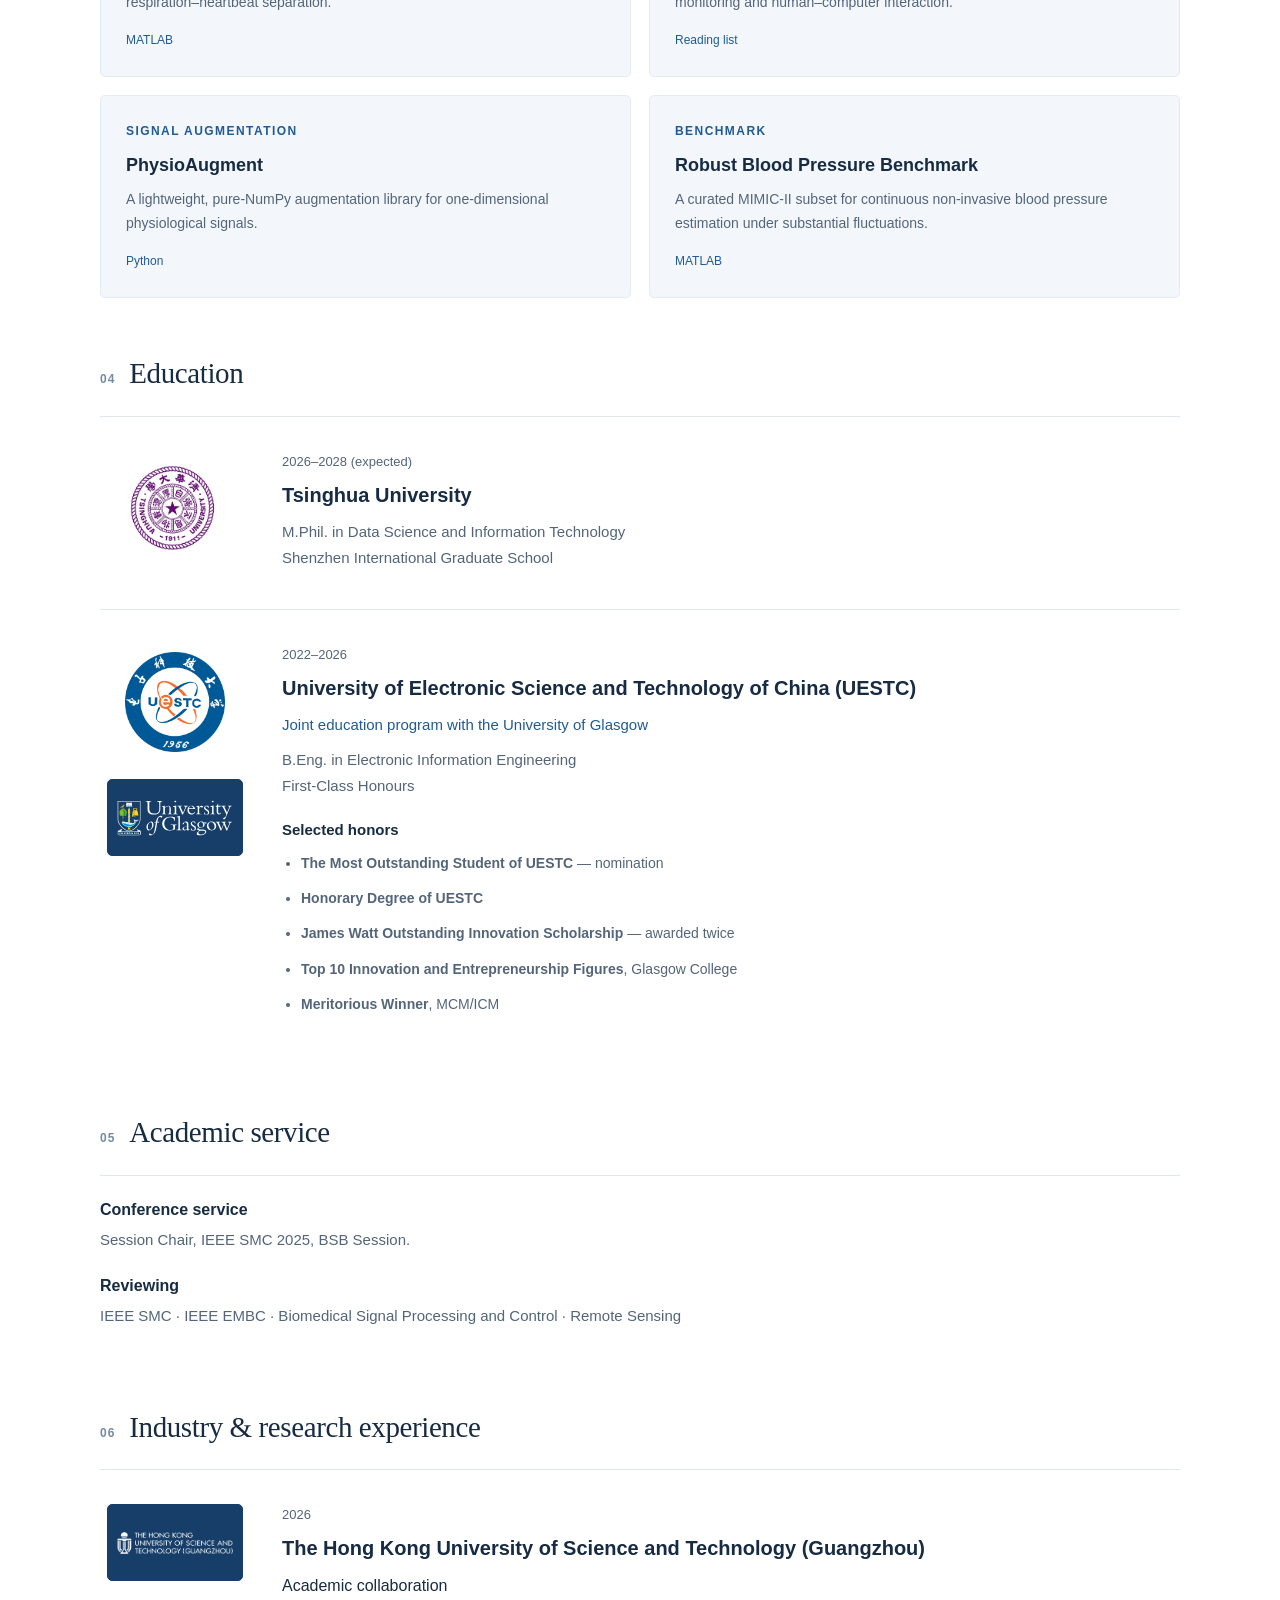
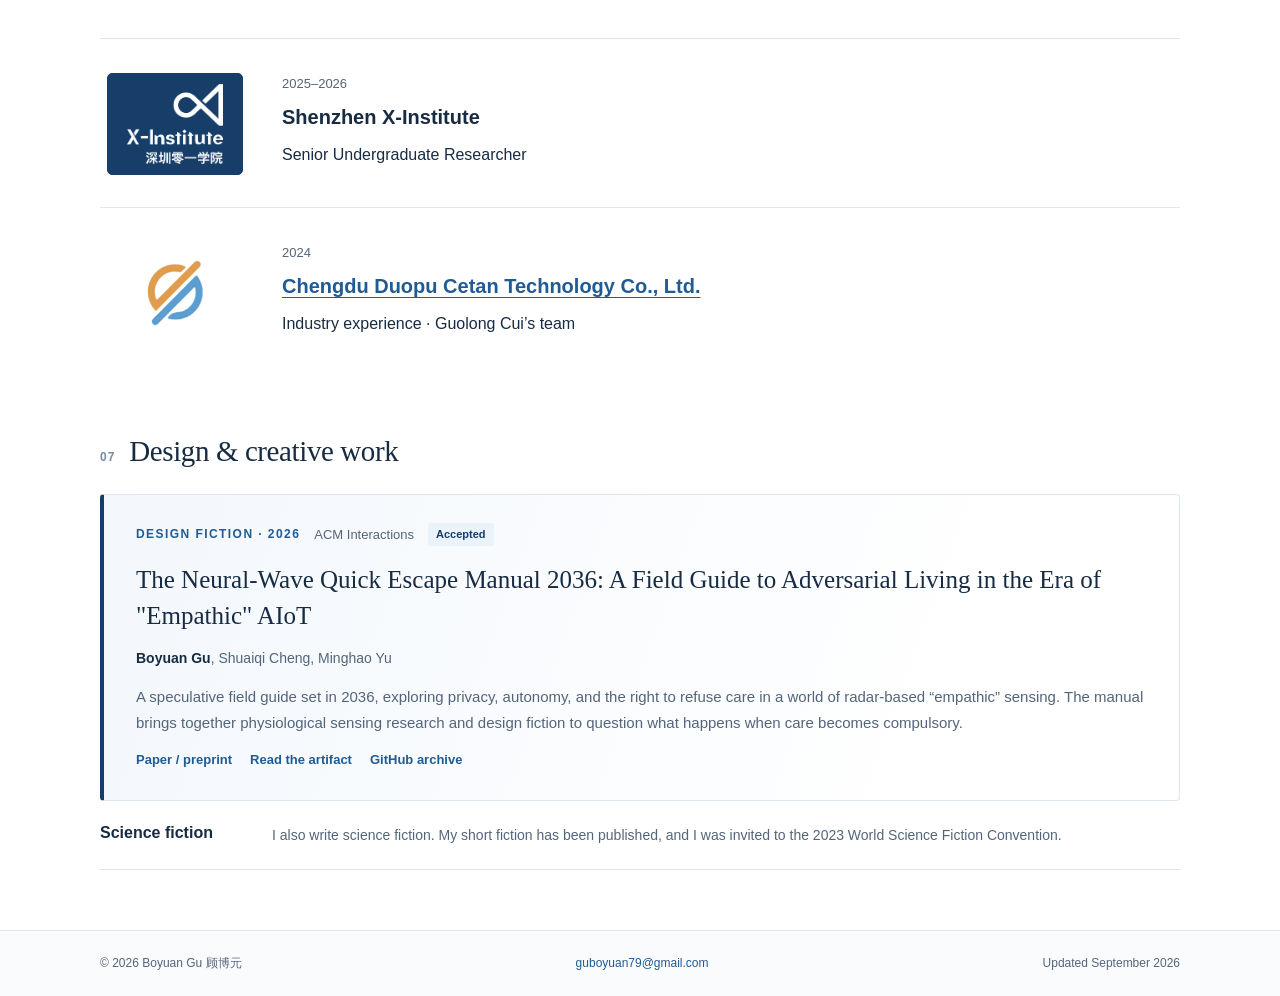
==== commit 74b336ae: "Add bilingual research statement and dated publication news" ====
--- a/index.html
+++ b/index.html
@@ -10,14 +10,14 @@
   <meta property="og:description" content="Multimodal physiological sensing, signal processing, and reliable AI for healthcare.">
   <meta property="og:type" content="website">
   <link rel="icon" href="assets/favicon.svg" type="image/svg+xml">
-  <link rel="stylesheet" href="styles.css?v=20260929-3">
+  <link rel="stylesheet" href="styles.css?v=20260929-4">
 <link rel="canonical" href="https://phish-tech.github.io/"><link rel="alternate" hreflang="en" href="https://phish-tech.github.io/"><link rel="alternate" hreflang="zh-CN" href="https://phish-tech.github.io/zh.html"><link rel="alternate" hreflang="x-default" href="https://phish-tech.github.io/"><script src="language.js?v=20260929-3" defer></script></head>
 <body>
   <a class="skip-link" href="#main">Skip to content</a>
   <header class="site-header">
 <div class="language-bar"><div class="language-bar-inner"><span class="language-label">Language / 语言</span><div class="language-switch" aria-label="Language / 语言"><span lang="en" aria-current="true">English</span><a lang="zh-CN" hreflang="zh-CN" data-language-switch href="zh.html" aria-label="切换到中文版">中文</a></div></div></div>
 <div class="header-inner"><a class="wordmark" href="#about">Boyuan Gu <span lang="zh-CN">顾博元</span></a>
-<nav aria-label="Main navigation"><a href="#research">Research</a><a href="#publications">Publications</a><a href="#education">Education</a><a href="#experience">Experience</a><a href="#creative">Creative work</a><a href="cv.html">CV</a></nav></div></header>
+<nav aria-label="Main navigation"><a href="#news">News</a><a href="#research">Research</a><a href="#publications">Publications</a><a href="#education">Education</a><a href="#experience">Experience</a><a href="#creative">Creative work</a><a href="cv.html">CV</a></nav></div></header>
   <main id="main" class="container">
     <section class="intro" id="about" aria-labelledby="name">
       <div class="intro-copy">
@@ -38,15 +38,11 @@
       </aside>
     </section>
 
-    <section class="news-line" aria-label="Latest update"><span class="eyebrow">Latest</span><p><strong>PhysDox</strong> has been accepted to <strong>Findings of EMNLP 2026</strong>. <a href="https://arxiv.org/abs/2606.05003">Read the paper</a></p></section>
+    <section class="section news-section" id="news" aria-labelledby="news-title"><div class="section-heading"><h2 id="news-title">News</h2></div><ol class="news-list"><li><time datetime="2026-09">Sep 2026</time><p>Our paper on <a href="https://doi.org/10.1109/JSEN.2026.3706110">contactless blood pressure estimation using mmWave radar and iPPG</a> has been published in <strong>IEEE Sensors Journal</strong>, following its Early Access release in June.</p></li><li><time datetime="2026-08">Aug 2026</time><p><a href="https://arxiv.org/abs/2606.05003">PhysDox</a>, our benchmark for auditing the physical feasibility of physiological sensing protocols, has been accepted to <strong>Findings of EMNLP 2026</strong>.</p></li><li><time datetime="2026-06">Jun 2026</time><p><a href="https://doi.org/10.1109/JSEN.2026.3706110">Synergistic Blood Pressure Estimation via Contactless mmWave Radar and Imaging Photoplethysmography: A Feasibility Study</a> has been accepted to <strong>IEEE Sensors Journal</strong> and released in Early Access.</p></li><li><time datetime="2026-05">May 2026</time><p><a href="https://arxiv.org/abs/2604.27500">From Elastic to Viscoelastic: An EEMD-Enhanced Pulse Transit Time Model for Robust Blood Pressure Estimation</a> has been accepted to <strong>IEEE EMBC 2026</strong>.</p></li><li><time datetime="2026-02">Feb 2026</time><p>Our design fiction work, <a href="https://github.com/phish-tech/Neural-Wave-2036">The Neural-Wave Quick Escape Manual 2036</a>, has been accepted to <strong>ACM Interactions</strong>. It explores privacy and autonomy in a future of pervasive physiological sensing.</p></li></ol></section>
 
     <section class="section" id="research" aria-labelledby="research-title">
       <div class="section-heading"><span class="section-number">01</span><h2 id="research-title">Research interests</h2></div>
-      <div class="research-grid">
-        <article class="research-card"><span class="topic-label">SENSING</span><h3>Contactless physiological sensing</h3><p>Combining radar and optical signals to measure cardiovascular activity and estimate blood pressure without contact sensors.</p><p class="keywords">mmWave radar · iPPG · Multimodal fusion</p></article>
-        <article class="research-card"><span class="topic-label">MODELING</span><h3>Robust physiological learning</h3><p>Connecting physiological models with signal decomposition and machine learning, with an interest in uncertainty and adaptation across people.</p><p class="keywords">Signal processing · Uncertainty · Adaptation</p></article>
-        <article class="research-card"><span class="topic-label">REASONING</span><h3>Reliable AI for healthcare</h3><p>Studying whether language models can reason about physical constraints in sensing protocols and support trustworthy medical systems.</p><p class="keywords">LLM evaluation · Physical feasibility</p></article>
-      </div>
+      <p class="research-statement">I study how AI systems sense, interpret, and reason about human physiology.</p>
     </section>
 
     <section class="section" id="publications" aria-labelledby="publications-title">
--- a/styles.css
+++ b/styles.css
@@ -70,3 +70,11 @@
 #creative{padding-bottom:60px}
 @media(max-width:1000px){.header-inner{flex-wrap:wrap;padding:12px 0;gap:8px 18px}.header-inner nav{order:3;flex-basis:100%;margin:0;justify-content:flex-start;gap:12px 22px}html{scroll-padding-top:165px}}
 @media(max-width:600px){.language-bar-inner{width:calc(100% - 36px);min-height:47px;justify-content:space-between;gap:8px}.language-bar .language-switch{font-size:13px}.language-bar .language-switch a,.language-bar .language-switch span{padding:5px 13px}.language-label{font-size:12px}.header-inner nav{gap:8px 18px}.header-inner nav a{font-size:13px}.institution-row{grid-template-columns:1fr;gap:17px;padding:25px 0}.institution-logos{flex-direction:row;justify-content:flex-start;align-items:center;gap:18px;flex-wrap:wrap;padding:0}.institution-mark,.institution-mark.seal{width:100px;height:88px;min-height:88px;padding:7px}.institution-mark img,.institution-mark.seal img{width:86px;height:74px}.institution-mark.thu{padding:0}.institution-mark.thu img{width:100px;height:100px}.institution-mark.wide{width:140px;height:70px;min-height:70px}.institution-mark.wide img{width:126px;height:54px}.institution-copy h3{font-size:18px}.no-mark .institution-copy{grid-column:1}.institution-copy .honors li{font-size:14px}.section-heading{align-items:baseline}#creative{padding-bottom:35px}}
+
+/* Research statement and dated news */
+.research-statement{font-size:clamp(21px,2.7vw,29px);line-height:1.6;max-width:850px;margin:0;color:var(--ink)}
+.news-list{list-style:none;margin:0;padding:0;border-top:1px solid var(--rule)}
+.news-list li{display:grid;grid-template-columns:90px minmax(0,1fr);gap:24px;padding:17px 0;border-bottom:1px solid var(--rule)}
+.news-list time{font-size:13px;font-weight:600;color:var(--muted);padding-top:3px;white-space:nowrap;font-variant-numeric:tabular-nums}
+.news-list p{margin:0;font-size:15px;line-height:1.75}
+@media(max-width:600px){.news-list li{grid-template-columns:1fr;gap:5px;padding:16px 0}.news-list time{padding:0}.research-statement{font-size:22px}}
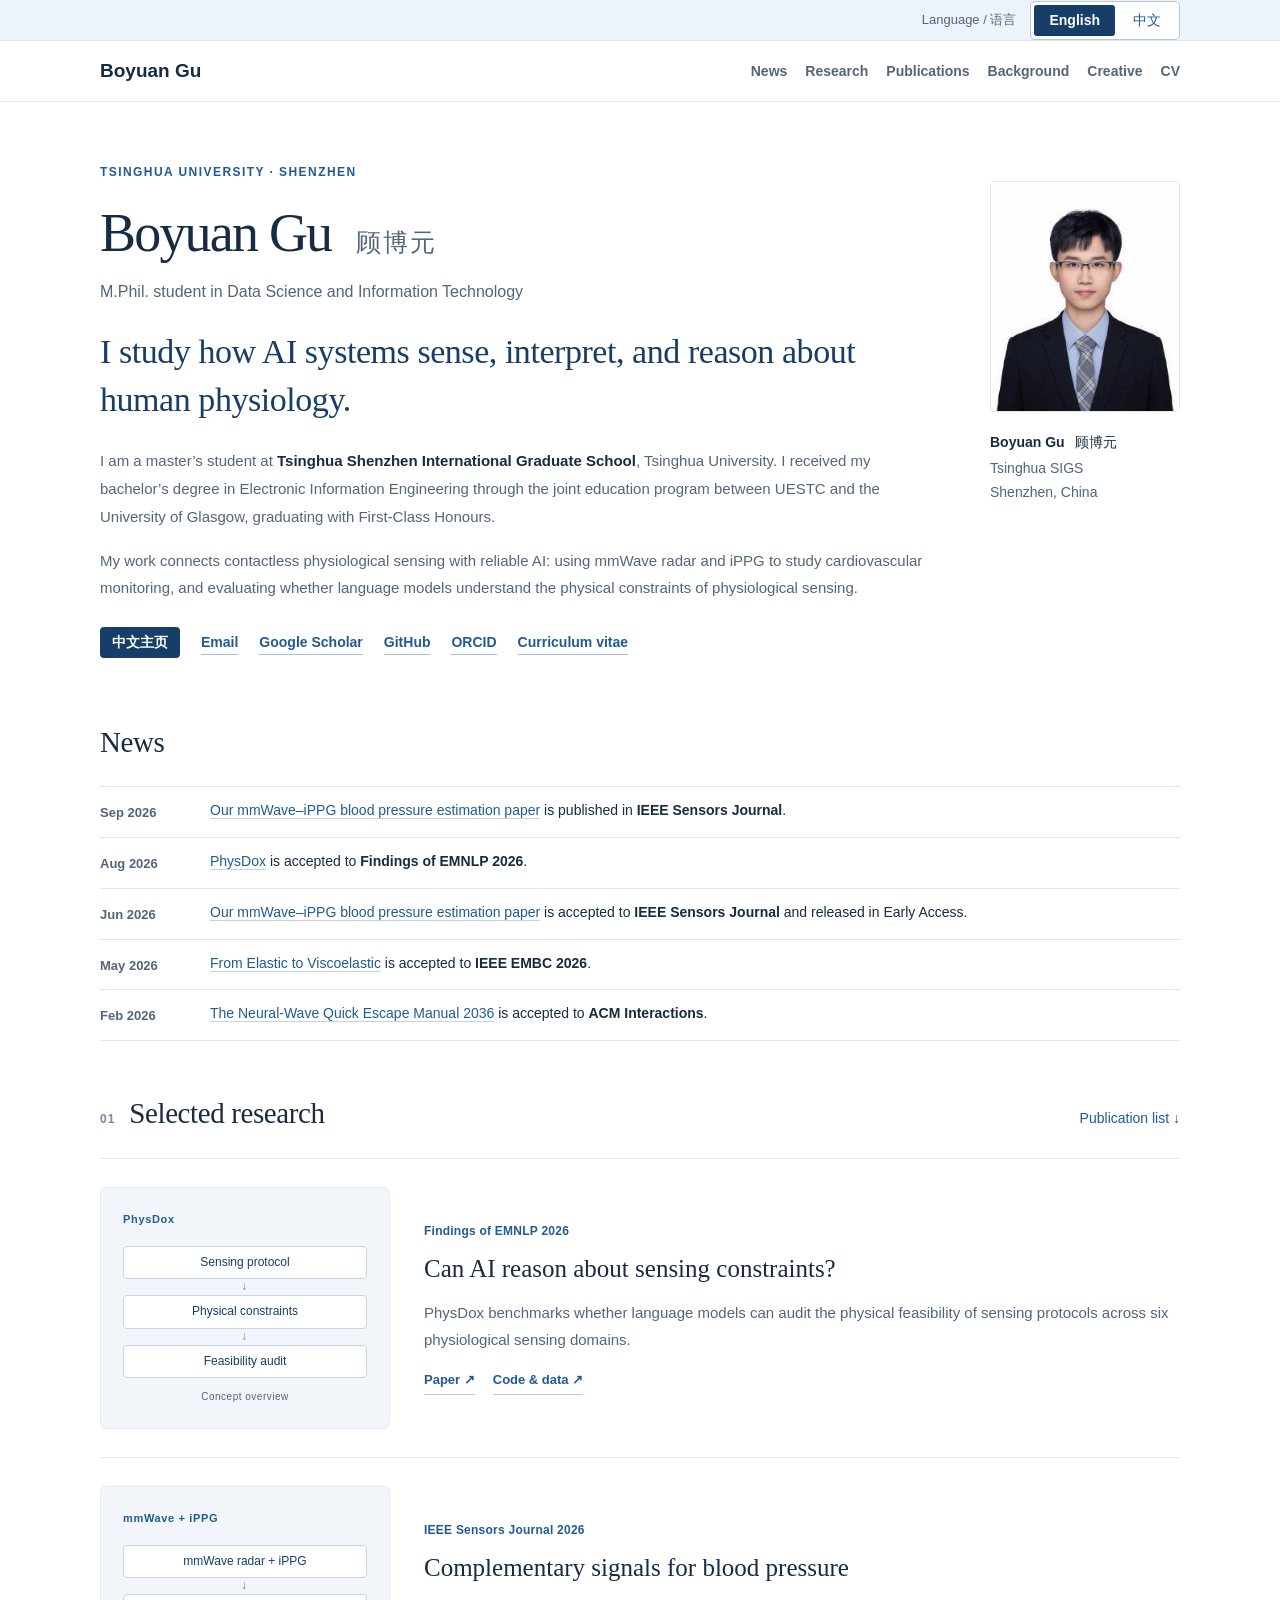
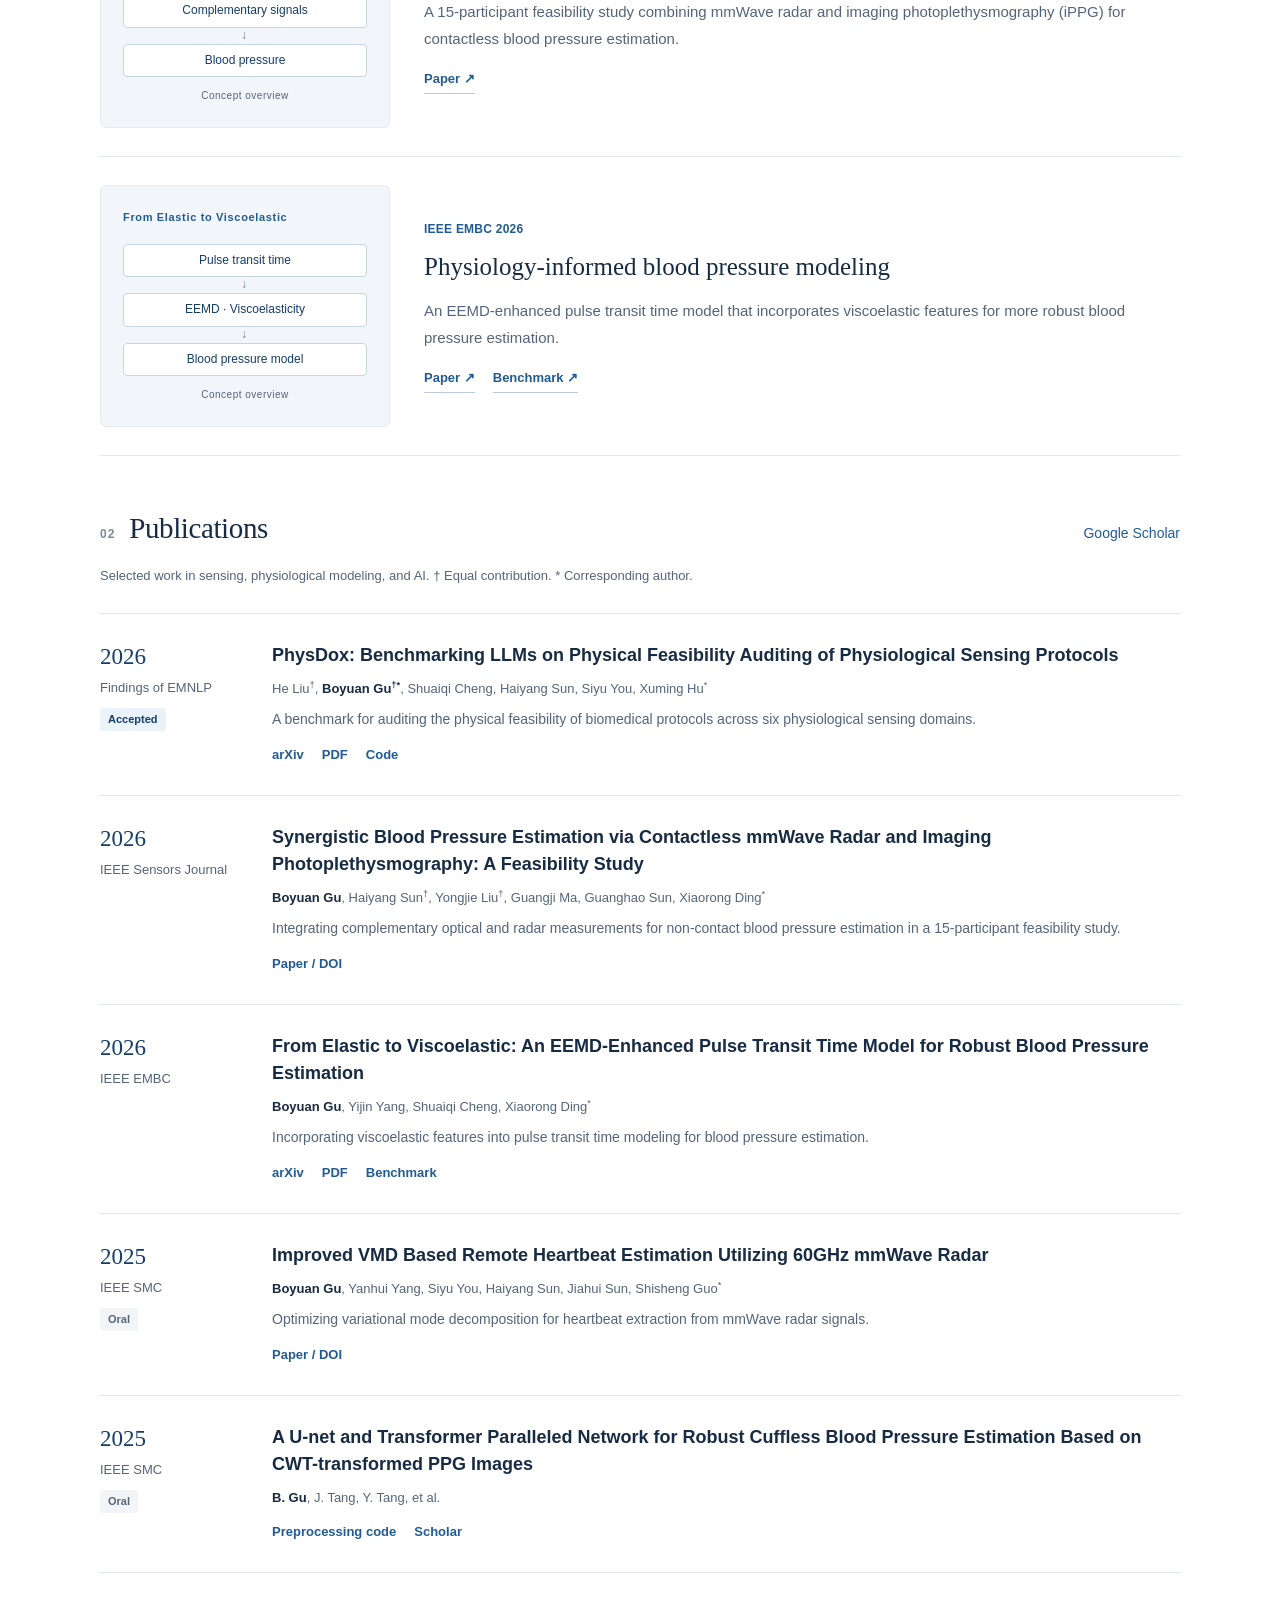
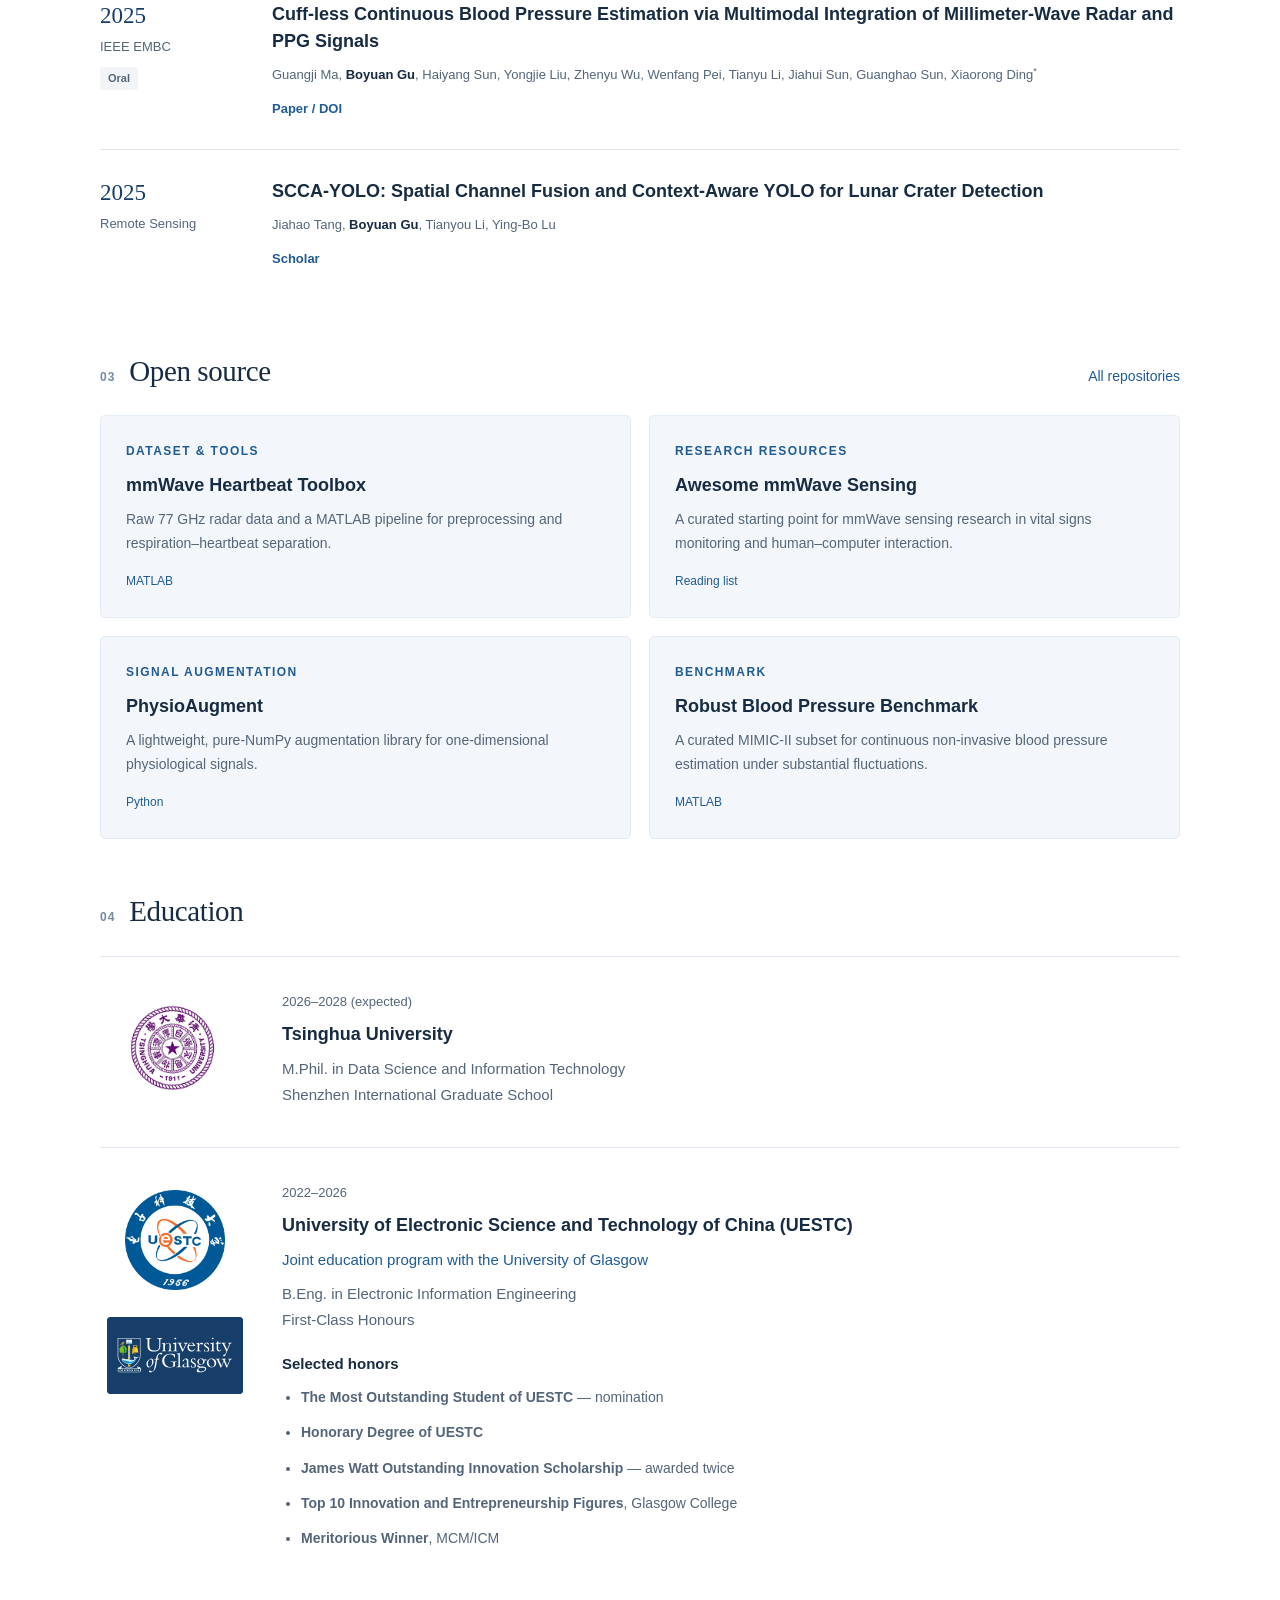
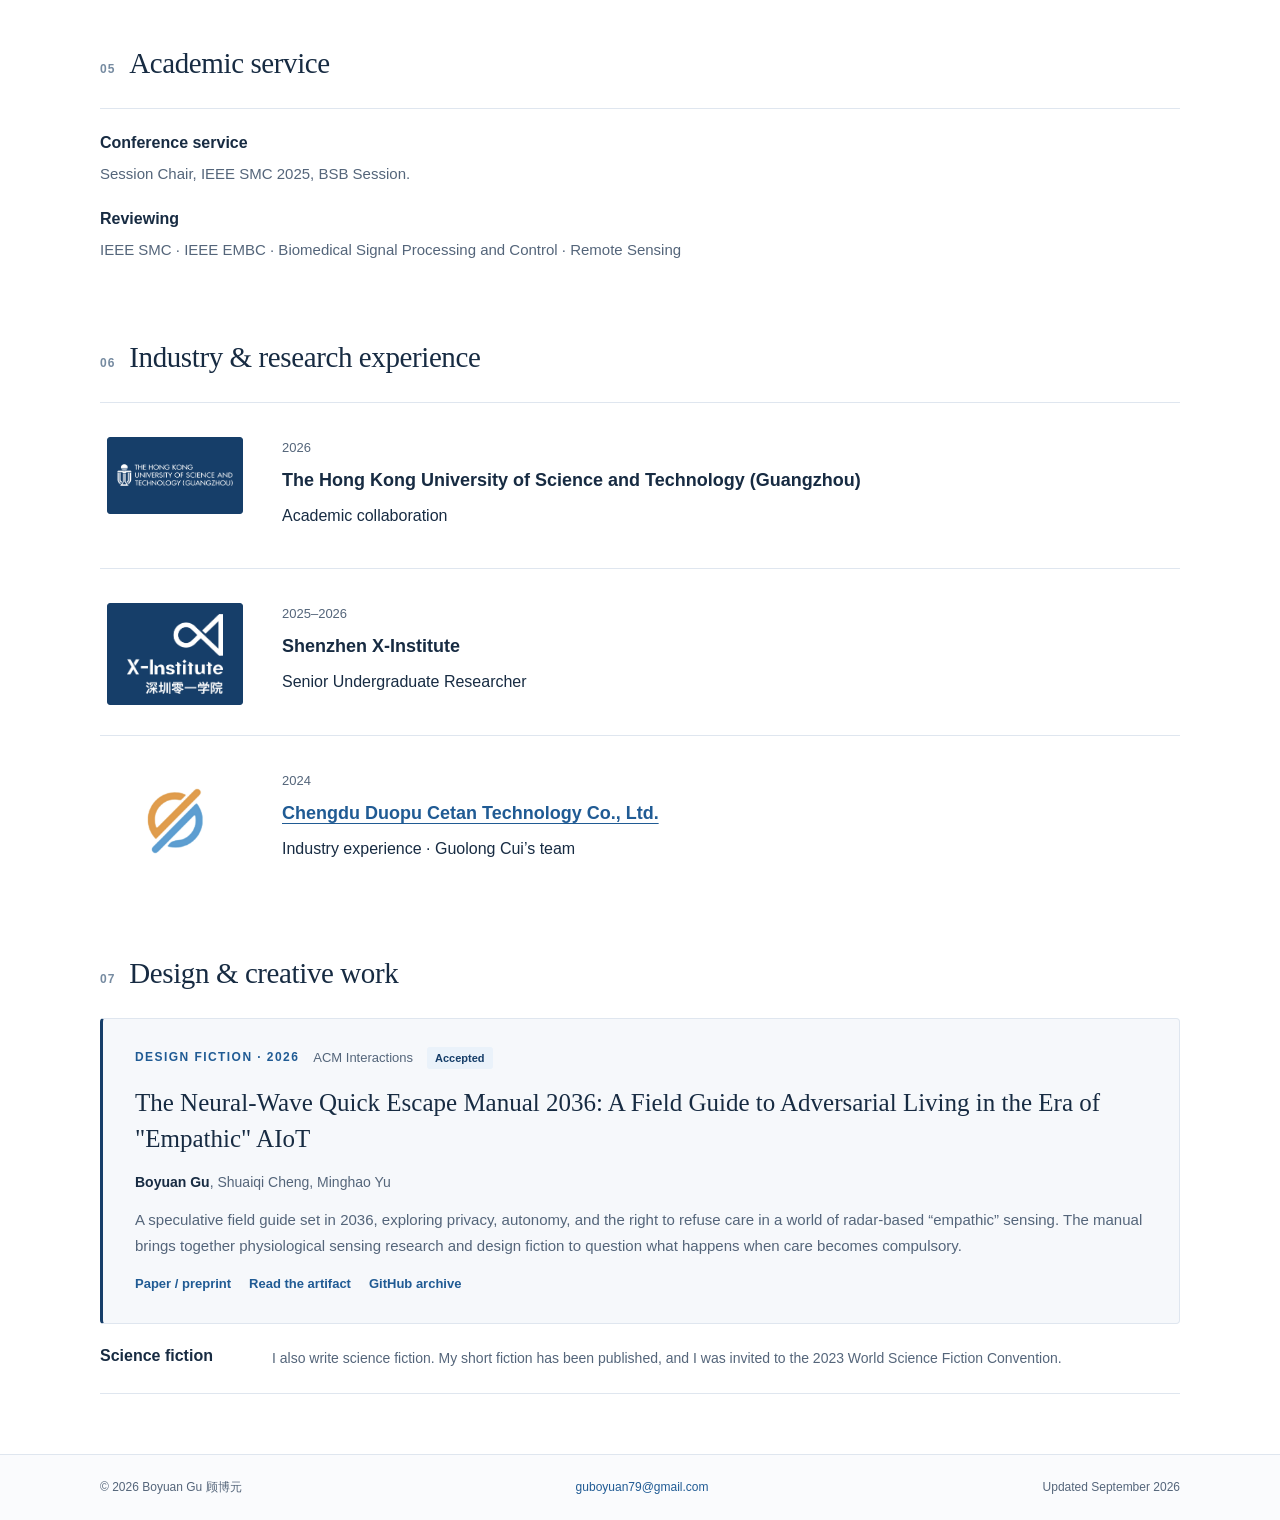
==== commit aca05308: "Refine academic homepage hierarchy and selected research presentation" ====
--- a/index.html
+++ b/index.html
@@ -9,24 +9,27 @@
   <meta property="og:title" content="Boyuan Gu | Academic Homepage">
   <meta property="og:description" content="Multimodal physiological sensing, signal processing, and reliable AI for healthcare.">
   <meta property="og:type" content="website">
+  <meta property="og:image" content="https://phish-tech.github.io/assets/Image42.jpg">
+  <meta property="og:image:alt" content="Boyuan Gu">
+  <meta name="twitter:card" content="summary">
   <link rel="icon" href="assets/favicon.svg" type="image/svg+xml">
-  <link rel="stylesheet" href="styles.css?v=20260929-4">
+  <link rel="stylesheet" href="styles.css?v=20260929-5">
 <link rel="canonical" href="https://phish-tech.github.io/"><link rel="alternate" hreflang="en" href="https://phish-tech.github.io/"><link rel="alternate" hreflang="zh-CN" href="https://phish-tech.github.io/zh.html"><link rel="alternate" hreflang="x-default" href="https://phish-tech.github.io/"><script src="language.js?v=20260929-3" defer></script></head>
 <body>
   <a class="skip-link" href="#main">Skip to content</a>
   <header class="site-header">
 <div class="language-bar"><div class="language-bar-inner"><span class="language-label">Language / 语言</span><div class="language-switch" aria-label="Language / 语言"><span lang="en" aria-current="true">English</span><a lang="zh-CN" hreflang="zh-CN" data-language-switch href="zh.html" aria-label="切换到中文版">中文</a></div></div></div>
 <div class="header-inner"><a class="wordmark" href="#about">Boyuan Gu <span lang="zh-CN">顾博元</span></a>
-<nav aria-label="Main navigation"><a href="#news">News</a><a href="#research">Research</a><a href="#publications">Publications</a><a href="#education">Education</a><a href="#experience">Experience</a><a href="#creative">Creative work</a><a href="cv.html">CV</a></nav></div></header>
+<nav aria-label="Main navigation"><a href="#news">News</a><a href="#research">Research</a><a href="#publications">Publications</a><a href="#education">Background</a><a href="#creative">Creative</a><a href="cv.html">CV</a></nav></div></header>
   <main id="main" class="container">
     <section class="intro" id="about" aria-labelledby="name">
       <div class="intro-copy">
         <p class="eyebrow">Tsinghua University · Shenzhen</p>
         <h1 id="name">Boyuan Gu <span lang="zh">顾博元</span></h1>
         <p class="position">M.Phil. student in Data Science and Information Technology</p>
-        <p class="lead">Understanding physiological signals.<br>Building reliable AI for healthcare.</p>
+        <p class="lead">I study how AI systems sense, interpret, and reason about human physiology.</p>
         <p>I am a master’s student at <strong>Tsinghua Shenzhen International Graduate School</strong>, Tsinghua University. I received my bachelor’s degree in Electronic Information Engineering through the joint education program between UESTC and the University of Glasgow, graduating with First-Class Honours.</p>
-        <p>My research brings together physiological sensing, signal processing, and machine learning. I work on contactless cardiovascular monitoring with <strong>mmWave radar and imaging photoplethysmography (iPPG)</strong>, and on evaluating the physical feasibility of LLM-generated sensing protocols. My current interests include uncertainty modeling, cross-subject adaptation, and reliable physiological feedback for medical AI.</p>
+        <p>My work connects contactless physiological sensing with reliable AI: using mmWave radar and iPPG to study cardiovascular monitoring, and evaluating whether language models understand the physical constraints of physiological sensing.</p>
         <div class="profile-links" aria-label="Contact and academic profiles"><a class="inline-language" data-language-switch lang="zh-CN" hreflang="zh-CN" href="zh.html">中文主页</a>
           <a href="mailto:guboyuan79@gmail.com">Email</a><a href="https://scholar.google.com/citations?user=TJ2_Fq8AAAAJ&amp;hl=en">Google Scholar</a><a href="https://github.com/phish-tech">GitHub</a><a href="https://orcid.org/0009-0001-8273-7502">ORCID</a><a href="cv.html">Curriculum vitae</a>
         </div>
@@ -38,12 +41,9 @@
       </aside>
     </section>
 
-    <section class="section news-section" id="news" aria-labelledby="news-title"><div class="section-heading"><h2 id="news-title">News</h2></div><ol class="news-list"><li><time datetime="2026-09">Sep 2026</time><p>Our paper on <a href="https://doi.org/10.1109/JSEN.2026.3706110">contactless blood pressure estimation using mmWave radar and iPPG</a> has been published in <strong>IEEE Sensors Journal</strong>, following its Early Access release in June.</p></li><li><time datetime="2026-08">Aug 2026</time><p><a href="https://arxiv.org/abs/2606.05003">PhysDox</a>, our benchmark for auditing the physical feasibility of physiological sensing protocols, has been accepted to <strong>Findings of EMNLP 2026</strong>.</p></li><li><time datetime="2026-06">Jun 2026</time><p><a href="https://doi.org/10.1109/JSEN.2026.3706110">Synergistic Blood Pressure Estimation via Contactless mmWave Radar and Imaging Photoplethysmography: A Feasibility Study</a> has been accepted to <strong>IEEE Sensors Journal</strong> and released in Early Access.</p></li><li><time datetime="2026-05">May 2026</time><p><a href="https://arxiv.org/abs/2604.27500">From Elastic to Viscoelastic: An EEMD-Enhanced Pulse Transit Time Model for Robust Blood Pressure Estimation</a> has been accepted to <strong>IEEE EMBC 2026</strong>.</p></li><li><time datetime="2026-02">Feb 2026</time><p>Our design fiction work, <a href="https://github.com/phish-tech/Neural-Wave-2036">The Neural-Wave Quick Escape Manual 2036</a>, has been accepted to <strong>ACM Interactions</strong>. It explores privacy and autonomy in a future of pervasive physiological sensing.</p></li></ol></section>
+    <section class="section news-section" id="news" aria-labelledby="news-title"><div class="section-heading"><h2 id="news-title">News</h2></div><ol class="news-list"><li><time datetime="2026-09">Sep 2026</time><p><a href="https://doi.org/10.1109/JSEN.2026.3706110">Our mmWave–iPPG blood pressure estimation paper</a> is published in <strong>IEEE Sensors Journal</strong>.</p></li><li><time datetime="2026-08">Aug 2026</time><p><a href="https://arxiv.org/abs/2606.05003">PhysDox</a> is accepted to <strong>Findings of EMNLP 2026</strong>.</p></li><li><time datetime="2026-06">Jun 2026</time><p><a href="https://doi.org/10.1109/JSEN.2026.3706110">Our mmWave–iPPG blood pressure estimation paper</a> is accepted to <strong>IEEE Sensors Journal</strong> and released in Early Access.</p></li><li><time datetime="2026-05">May 2026</time><p><a href="https://arxiv.org/abs/2604.27500">From Elastic to Viscoelastic</a> is accepted to <strong>IEEE EMBC 2026</strong>.</p></li><li><time datetime="2026-02">Feb 2026</time><p><a href="https://github.com/phish-tech/Neural-Wave-2036">The Neural-Wave Quick Escape Manual 2036</a> is accepted to <strong>ACM Interactions</strong>.</p></li></ol></section>
 
-    <section class="section" id="research" aria-labelledby="research-title">
-      <div class="section-heading"><span class="section-number">01</span><h2 id="research-title">Research interests</h2></div>
-      <p class="research-statement">I study how AI systems sense, interpret, and reason about human physiology.</p>
-    </section>
+    <section class="section" id="research" aria-labelledby="research-title"><div class="section-heading"><span class="section-number">01</span><h2 id="research-title">Selected research</h2><a class="heading-link" href="#publications">Publication list ↓</a></div><div class="research-features"><article class="research-feature"><div class="research-visual"><span class="topic-label">PhysDox</span><div class="concept-flow" role="img" aria-label="Research concept: Sensing protocol → Physical constraints → Feasibility audit"><span>Sensing protocol</span><span>Physical constraints</span><span>Feasibility audit</span></div><span class="diagram-caption">Concept overview</span></div><div class="research-detail"><p class="research-venue">Findings of EMNLP 2026</p><h3>Can AI reason about sensing constraints?</h3><p>PhysDox benchmarks whether language models can audit the physical feasibility of sensing protocols across six physiological sensing domains.</p><div class="paper-links"><a href="https://arxiv.org/abs/2606.05003">Paper <span aria-hidden="true">↗</span></a><a href="https://github.com/phish-tech/PhysDox">Code & data <span aria-hidden="true">↗</span></a></div></div></article><article class="research-feature"><div class="research-visual"><span class="topic-label">mmWave + iPPG</span><div class="concept-flow" role="img" aria-label="Research concept: mmWave radar + iPPG → Complementary signals → Blood pressure"><span>mmWave radar + iPPG</span><span>Complementary signals</span><span>Blood pressure</span></div><span class="diagram-caption">Concept overview</span></div><div class="research-detail"><p class="research-venue">IEEE Sensors Journal 2026</p><h3>Complementary signals for blood pressure</h3><p>A 15-participant feasibility study combining mmWave radar and imaging photoplethysmography (iPPG) for contactless blood pressure estimation.</p><div class="paper-links"><a href="https://doi.org/10.1109/JSEN.2026.3706110">Paper <span aria-hidden="true">↗</span></a></div></div></article><article class="research-feature"><div class="research-visual"><span class="topic-label">From Elastic to Viscoelastic</span><div class="concept-flow" role="img" aria-label="Research concept: Pulse transit time → EEMD · Viscoelasticity → Blood pressure model"><span>Pulse transit time</span><span>EEMD · Viscoelasticity</span><span>Blood pressure model</span></div><span class="diagram-caption">Concept overview</span></div><div class="research-detail"><p class="research-venue">IEEE EMBC 2026</p><h3>Physiology-informed blood pressure modeling</h3><p>An EEMD-enhanced pulse transit time model that incorporates viscoelastic features for more robust blood pressure estimation.</p><div class="paper-links"><a href="https://arxiv.org/abs/2604.27500">Paper <span aria-hidden="true">↗</span></a><a href="https://github.com/phish-tech/Robust_Blood_Pressure_Benchmark">Benchmark <span aria-hidden="true">↗</span></a></div></div></article></div></section>
 
     <section class="section" id="publications" aria-labelledby="publications-title">
       <div class="section-heading"><span class="section-number">02</span><h2 id="publications-title">Publications</h2><a class="heading-link" href="https://scholar.google.com/citations?user=TJ2_Fq8AAAAJ&amp;hl=en">Google Scholar</a></div>
--- a/styles.css
+++ b/styles.css
@@ -78,3 +78,35 @@
 .news-list time{font-size:13px;font-weight:600;color:var(--muted);padding-top:3px;white-space:nowrap;font-variant-numeric:tabular-nums}
 .news-list p{margin:0;font-size:15px;line-height:1.75}
 @media(max-width:600px){.news-list li{grid-template-columns:1fr;gap:5px;padding:16px 0}.news-list time{padding:0}.research-statement{font-size:22px}}
+
+/* Editorial refinement: clear hierarchy, compact updates, explanatory research. */
+.intro{padding-top:60px;gap:58px;grid-template-columns:minmax(0,1fr) 190px}
+.portrait-block img{width:190px}
+.lead{font-size:clamp(26px,3vw,34px);line-height:1.4;letter-spacing:-.45px;max-width:790px}
+.intro-copy>p:not(.lead):not(.eyebrow):not(.position){font-size:15px;line-height:1.85;color:var(--muted)}
+.intro-copy strong{color:var(--ink)}
+.position{margin-bottom:22px}.intro{padding-bottom:12px}
+.news-section{padding-top:32px}.news-list li{padding:12px 0;gap:20px}
+.news-list p{font-size:14px;line-height:1.7}.news-list a{text-decoration:none;border-bottom:1px solid #c6d4e1}
+.section{padding-top:54px}.section-heading{margin-bottom:25px}
+.research-features{border-top:1px solid var(--rule)}
+.research-feature{display:grid;grid-template-columns:290px minmax(0,1fr);gap:34px;padding:28px 0;border-bottom:1px solid var(--rule);align-items:center}
+.research-visual{background:#f2f6fa;border:1px solid #e3eaf2;border-radius:6px;padding:22px;min-height:220px;display:flex;flex-direction:column;justify-content:center}
+.research-visual .topic-label{font-size:11px;letter-spacing:.06em;text-transform:none}
+.concept-flow{display:flex;flex-direction:column;align-items:center;margin:17px 0 10px}
+.concept-flow span{width:100%;text-align:center;background:#fff;border:1px solid #c6d5e3;border-radius:4px;padding:7px 8px;font-size:12px;line-height:1.45;color:var(--blue)}
+.concept-flow span+span{margin-top:16px;position:relative}
+.concept-flow span+span:before{content:'↓';position:absolute;top:-18px;left:calc(50% - 4px);color:#64809b}
+.diagram-caption{font-size:10px;letter-spacing:.05em;color:var(--muted);text-align:center}
+.research-venue{color:var(--link)!important;font-size:12px!important;font-weight:600;letter-spacing:.02em;margin-bottom:10px!important}
+.research-detail h3{font-family:Georgia,'Times New Roman',serif;font-size:25px;font-weight:500;line-height:1.35;margin-bottom:13px}
+.research-detail>p{font-size:15px;line-height:1.8;color:var(--muted);margin-bottom:16px}
+.research-detail .paper-links a{border-bottom:1px solid #b9cbdc;padding-bottom:2px}
+.institution-mark{border-radius:3px}.institution-copy h3{font-size:18px}
+.creative-feature{background:#f6f8fb;border-left-width:3px}
+.header-inner nav{gap:18px}.wordmark span{display:none}
+html[lang='zh-CN'] .research-detail h3{font-family:'Microsoft YaHei','PingFang SC',sans-serif;font-size:22px;font-weight:600}
+@media(min-width:1001px){.header-inner{min-height:60px}.language-bar-inner{min-height:40px}}
+@media(max-width:800px){.intro{grid-template-columns:minmax(0,1fr) 145px;gap:30px}.portrait-block img{width:145px}.research-feature{grid-template-columns:230px minmax(0,1fr);gap:24px}.research-detail h3{font-size:22px}.research-visual{padding:17px}}
+@media(max-width:600px){.intro{padding-top:30px;gap:20px}.portrait-block img{width:94px}.intro .lead{font-size:27px;line-height:1.45}.intro-copy>p:not(.lead):not(.eyebrow):not(.position){font-size:14px}.section{padding-top:40px}.news-list li{grid-template-columns:66px minmax(0,1fr);gap:12px;padding:13px 0}.news-list time{font-size:11px;line-height:1.9}.news-list p{font-size:13px}.research-feature{grid-template-columns:1fr;gap:20px;padding:24px 0}.research-visual{min-height:0;padding:17px}.concept-flow{flex-direction:row;gap:13px;margin:15px 0 9px}.concept-flow span{font-size:10px;padding:9px 4px;flex:1;min-width:0}.concept-flow span+span{margin:0}.concept-flow span+span:before{content:'→';top:calc(50% - 8px);left:-12px}.research-detail h3{font-size:23px}.research-detail>p{font-size:14px}.header-inner nav{gap:8px 17px}html{scroll-padding-top:170px}}
+@media(prefers-reduced-motion:reduce){html{scroll-behavior:auto}}
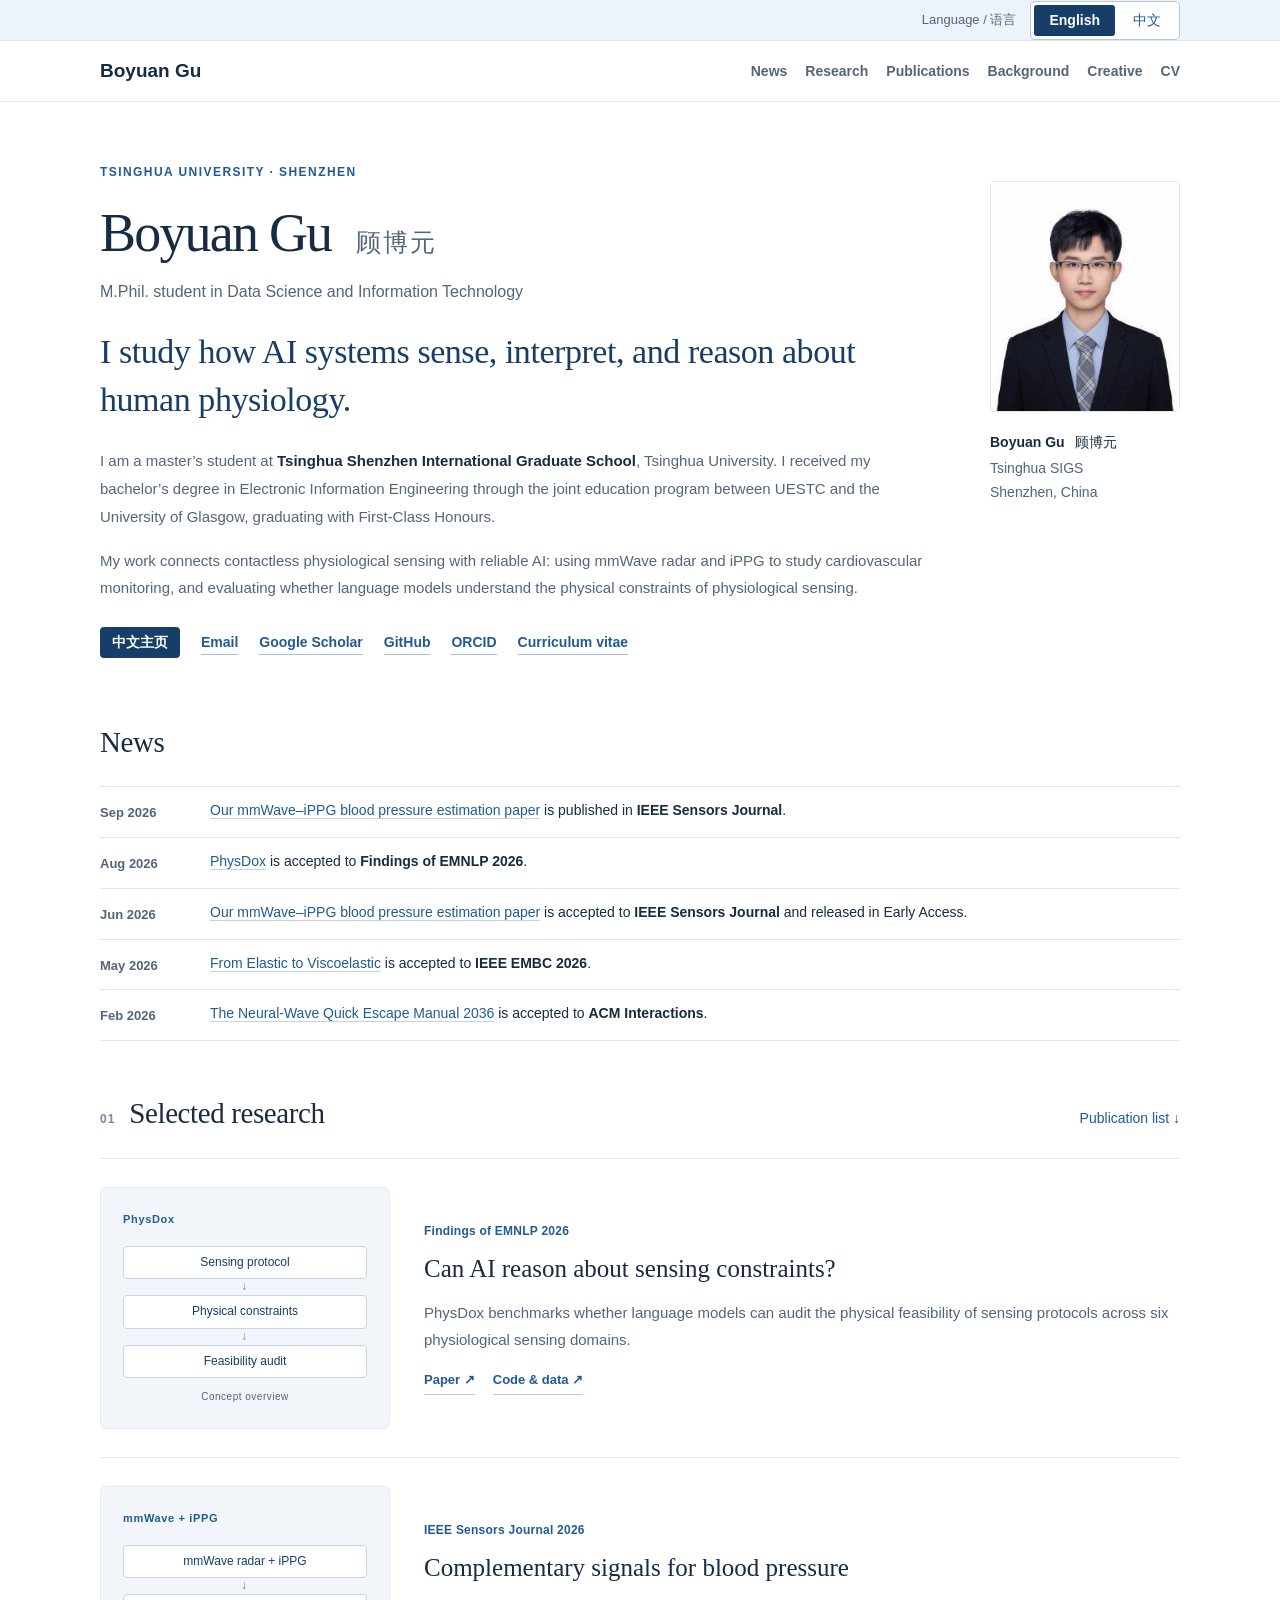
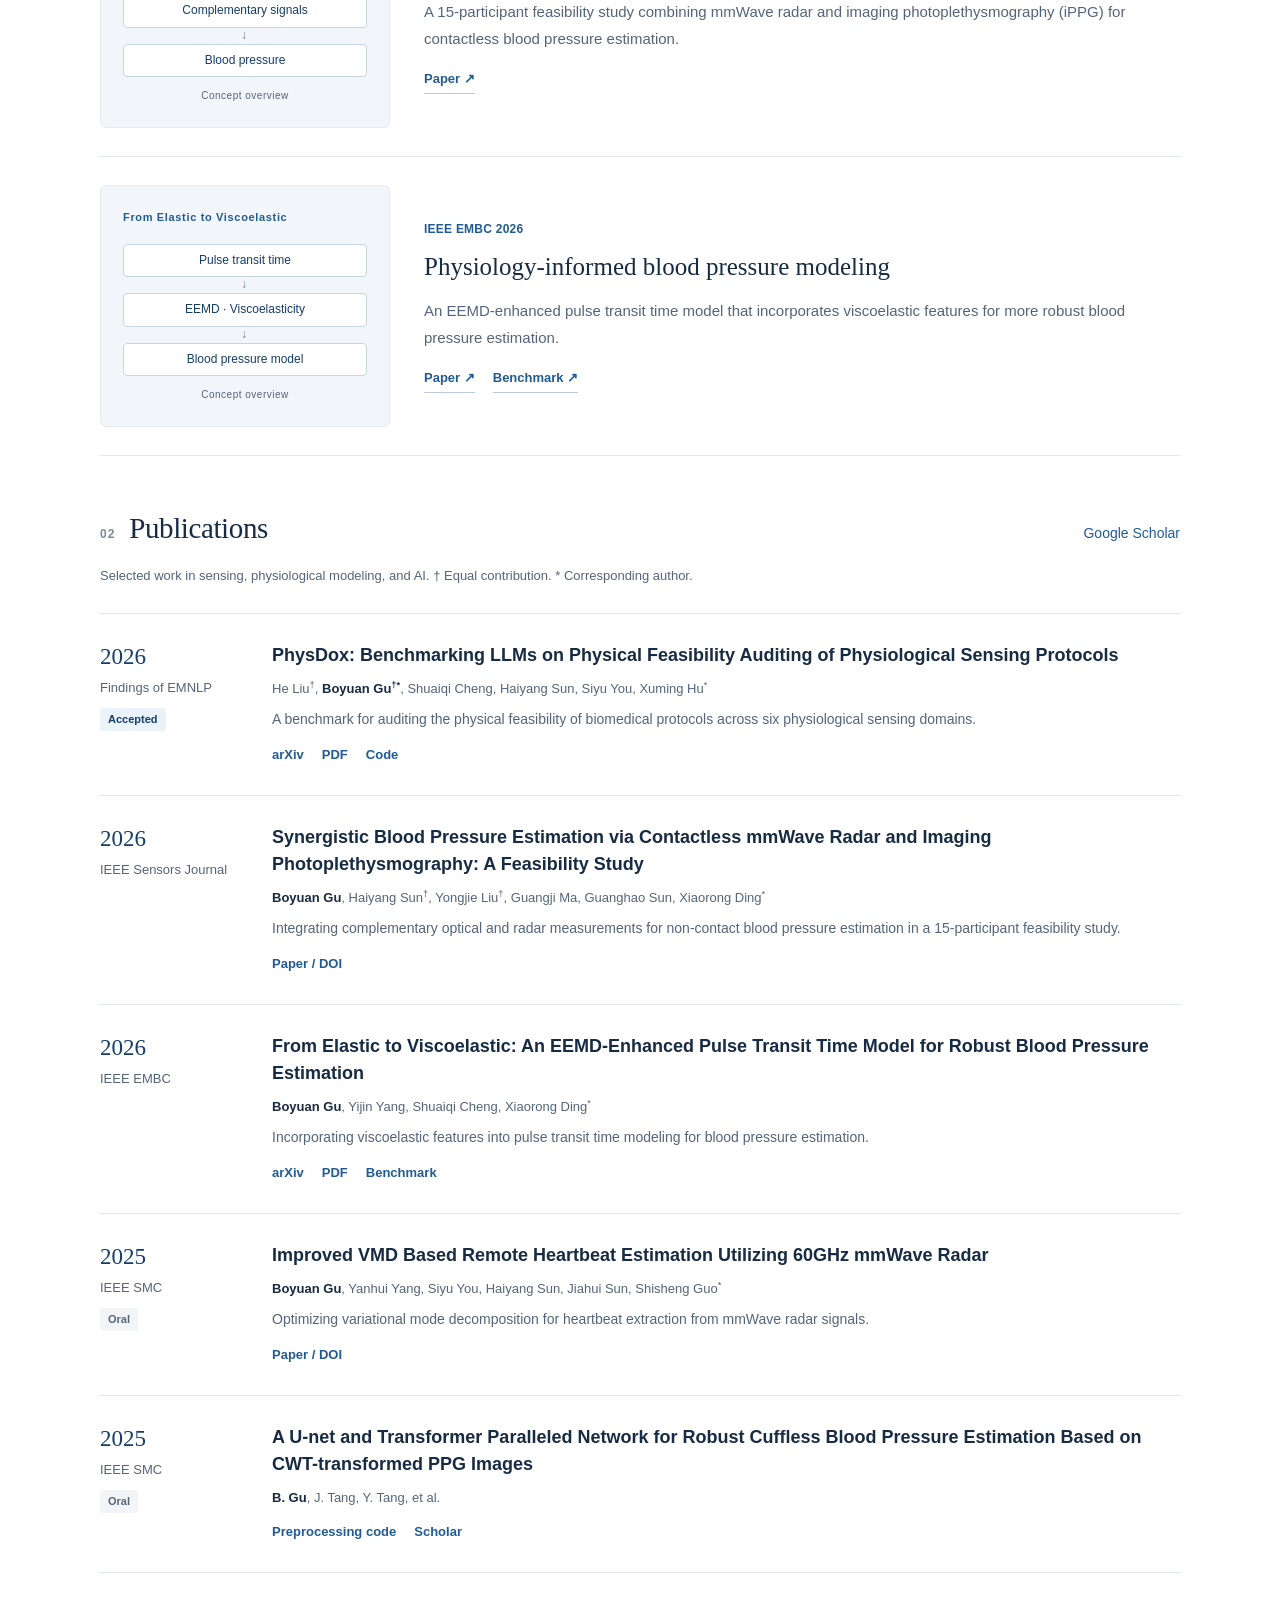
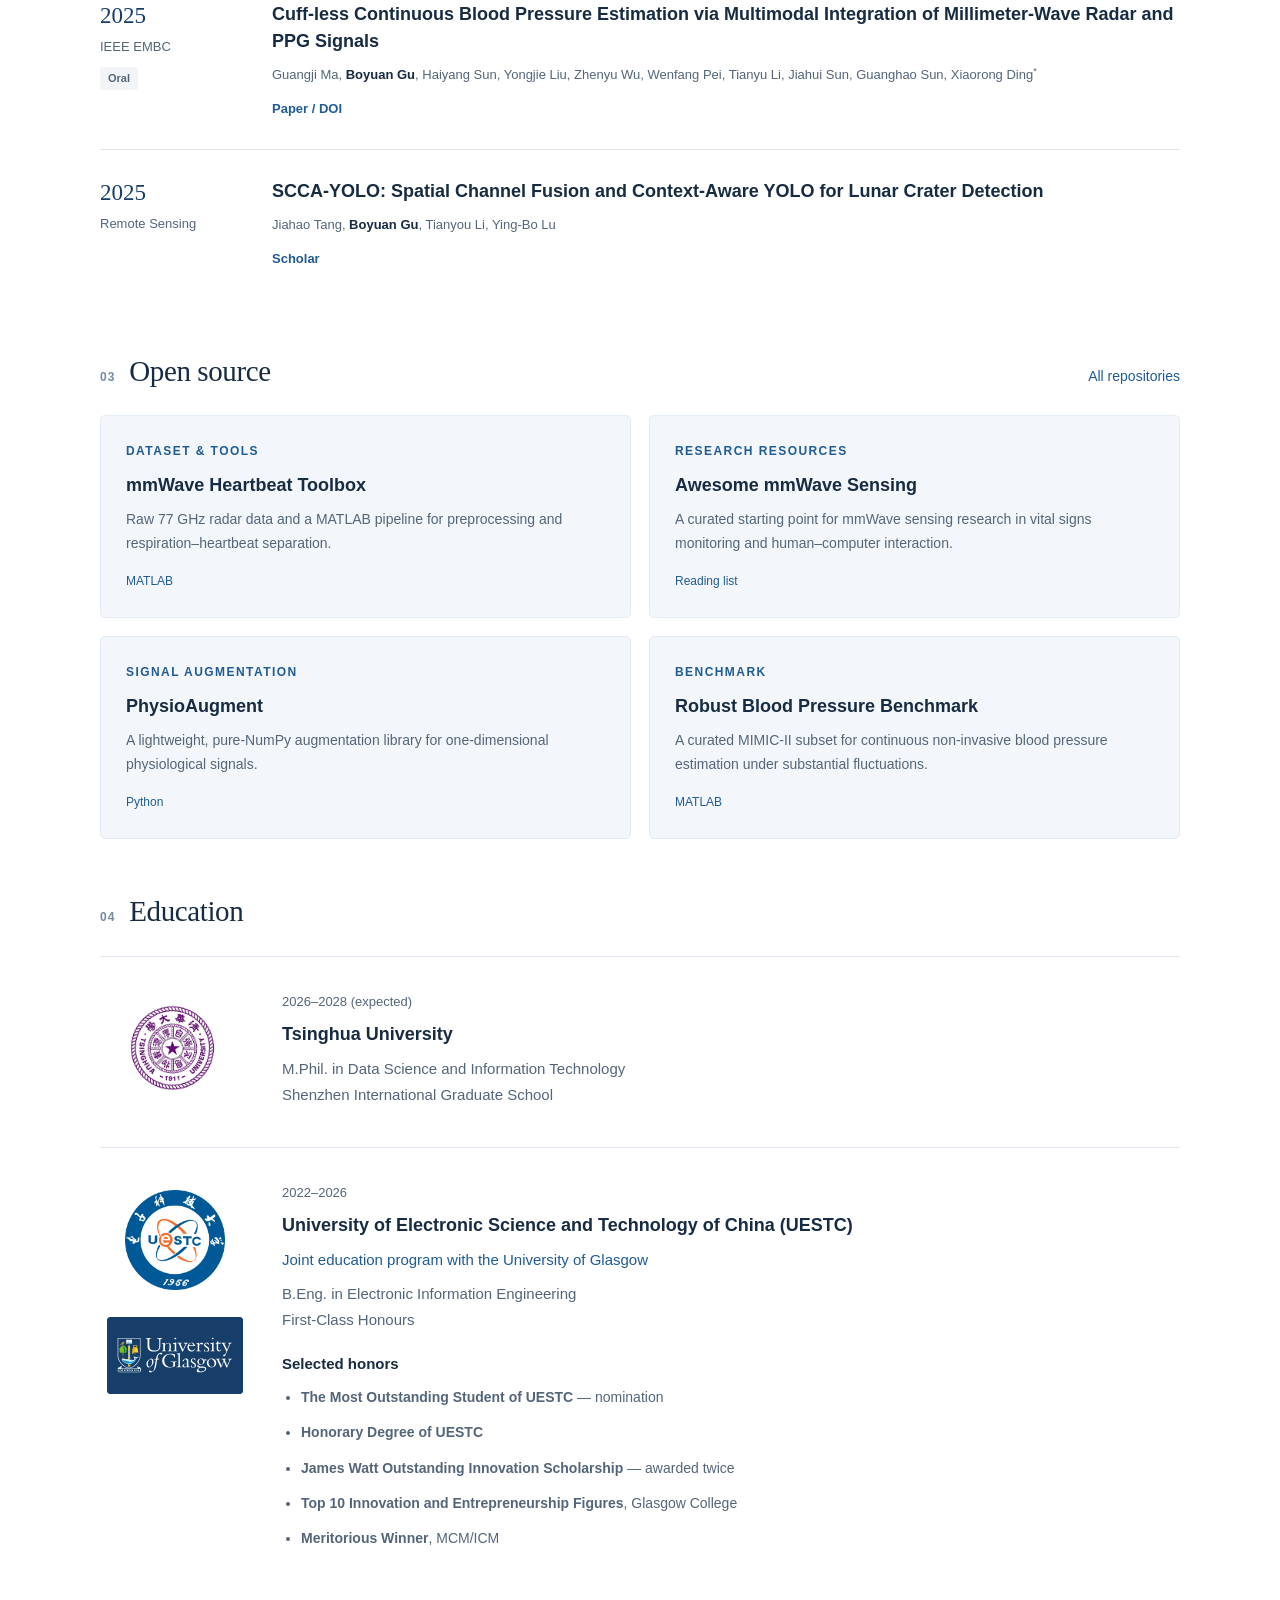
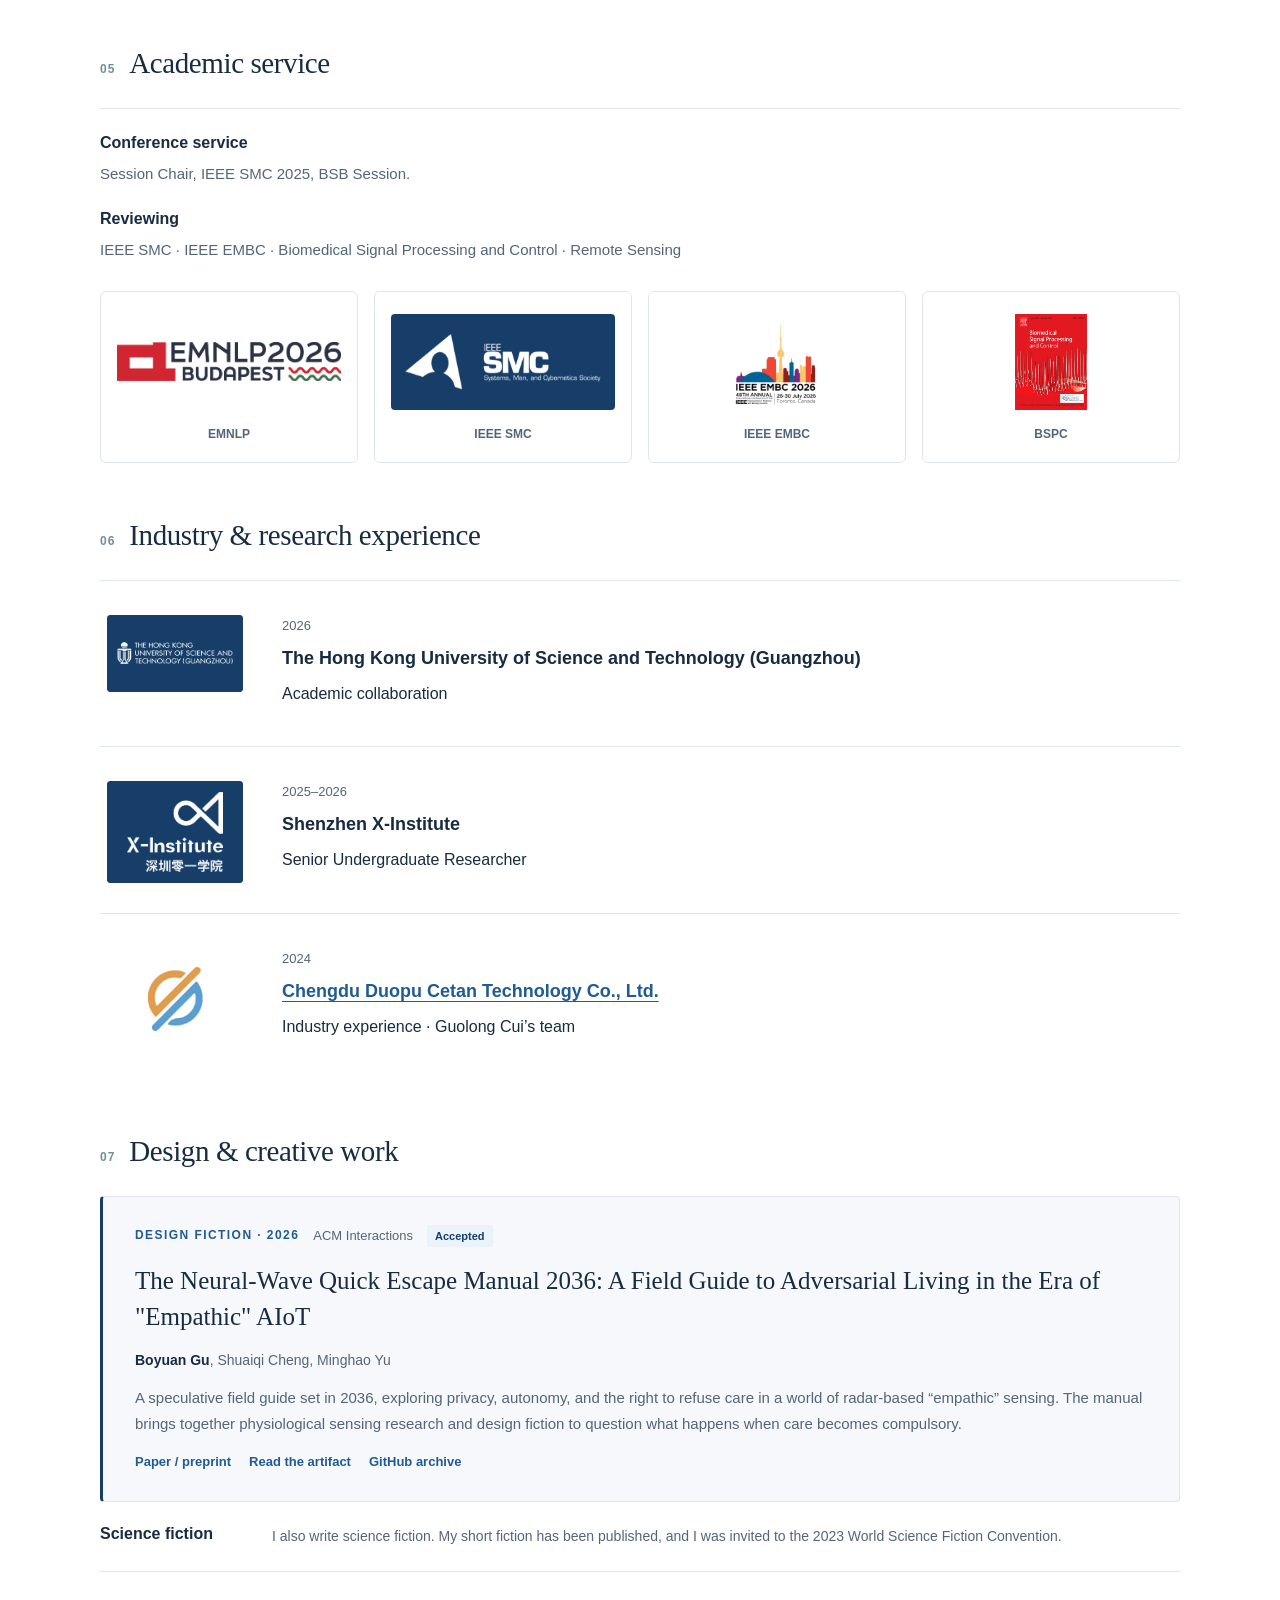
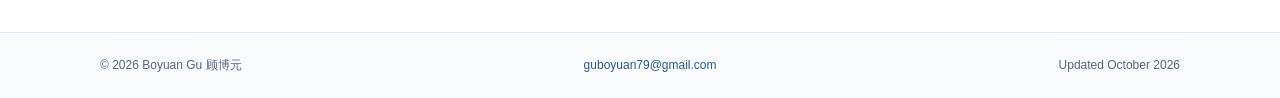
==== commit 0ba635cf: "Add official venue marks below academic service" ====
--- a/index.html
+++ b/index.html
@@ -13,7 +13,7 @@
   <meta property="og:image:alt" content="Boyuan Gu">
   <meta name="twitter:card" content="summary">
   <link rel="icon" href="assets/favicon.svg" type="image/svg+xml">
-  <link rel="stylesheet" href="styles.css?v=20260929-5">
+  <link rel="stylesheet" href="styles.css?v=20261003-1">
 <link rel="canonical" href="https://phish-tech.github.io/"><link rel="alternate" hreflang="en" href="https://phish-tech.github.io/"><link rel="alternate" hreflang="zh-CN" href="https://phish-tech.github.io/zh.html"><link rel="alternate" hreflang="x-default" href="https://phish-tech.github.io/"><script src="language.js?v=20260929-3" defer></script></head>
 <body>
   <a class="skip-link" href="#main">Skip to content</a>
@@ -74,7 +74,7 @@
 <article class="institution-row"><div class="institution-logos"><a class="institution-link" href="https://www.tsinghua.edu.cn/" aria-label="Tsinghua University"><span class="institution-mark seal thu"><img src="assets/institutions/tsinghua.jpg" alt="Tsinghua University" loading="lazy" width="120" height="90"></span></a></div><div class="institution-copy"><span class="date">2026–2028 (expected)</span><h3>Tsinghua University</h3><p>M.Phil. in Data Science and Information Technology<br>Shenzhen International Graduate School</p></div></article>
 <article class="institution-row"><div class="institution-logos"><a class="institution-link" href="https://www.uestc.edu.cn/" aria-label="UESTC"><span class="institution-mark seal"><img src="assets/institutions/uestc.png" alt="UESTC" loading="lazy" width="120" height="90"></span></a><a class="institution-link" href="https://www.gla.ac.uk/" aria-label="University of Glasgow"><span class="institution-mark dark wide"><img src="assets/institutions/glasgow.svg" alt="University of Glasgow" loading="lazy" width="120" height="90"></span></a></div><div class="institution-copy"><span class="date">2022–2026</span><h3>University of Electronic Science and Technology of China (UESTC)</h3><p class="partner">Joint education program with the University of Glasgow</p><p>B.Eng. in Electronic Information Engineering<br>First-Class Honours</p><div class="honors"><h3>Selected honors</h3><ul><li><strong>The Most Outstanding Student of UESTC</strong> — nomination</li><li><strong>Honorary Degree of UESTC</strong></li><li><strong>James Watt Outstanding Innovation Scholarship</strong> — awarded twice</li><li><strong>Top 10 Innovation and Entrepreneurship Figures</strong>, Glasgow College</li><li><strong>Meritorious Winner</strong>, MCM/ICM</li></ul></div></div></article>
 </section>
-<section class="section" id="service" aria-labelledby="service-title"><div class="section-heading"><span class="section-number">05</span><h2 id="service-title">Academic service</h2></div><div class="service-list"><div><h3>Conference service</h3><p>Session Chair, IEEE SMC 2025, BSB Session.</p></div><div><h3>Reviewing</h3><p>IEEE SMC · IEEE EMBC · Biomedical Signal Processing and Control · Remote Sensing</p></div></div></section>
+<section class="section" id="service" aria-labelledby="service-title"><div class="section-heading"><span class="section-number">05</span><h2 id="service-title">Academic service</h2></div><div class="service-list"><div><h3>Conference service</h3><p>Session Chair, IEEE SMC 2025, BSB Session.</p></div><div><h3>Reviewing</h3><p>IEEE SMC · IEEE EMBC · Biomedical Signal Processing and Control · Remote Sensing</p></div></div><div class="service-marks" aria-label="Conferences and journals"><a class="service-mark" href="https://2026.emnlp.org/" aria-label="EMNLP 2026"><span class="service-mark-image"><img src="assets/venues/emnlp.png" alt="EMNLP 2026" width="180" height="100" loading="lazy"></span><span>EMNLP</span></a><a class="service-mark" href="https://www.ieeesmc.org/" aria-label="IEEE Systems, Man, and Cybernetics Society"><span class="service-mark-image smc-mark"><img src="assets/venues/smc.png" alt="IEEE Systems, Man, and Cybernetics Society" width="180" height="100" loading="lazy"></span><span>IEEE SMC</span></a><a class="service-mark" href="https://embc.embs.org/2026/" aria-label="IEEE EMBC 2026"><span class="service-mark-image"><img src="assets/venues/embc.png" alt="IEEE EMBC 2026" width="180" height="100" loading="lazy"></span><span>IEEE EMBC</span></a><a class="service-mark" href="https://www.sciencedirect.com/journal/biomedical-signal-processing-and-control" aria-label="Biomedical Signal Processing and Control"><span class="service-mark-image"><img src="assets/venues/bspc.jpg" alt="Biomedical Signal Processing and Control" width="180" height="100" loading="lazy"></span><span>BSPC</span></a></div></section>
 <section class="section" id="experience" aria-labelledby="experience-title">
 <div class="section-heading"><span class="section-number">06</span><h2 id="experience-title">Industry &amp; research experience</h2></div>
 <article class="institution-row"><div class="institution-logos"><a class="institution-link" href="https://www.hkust-gz.edu.cn/" aria-label="HKUST (Guangzhou)"><span class="institution-mark dark wide"><img src="assets/institutions/hkust-gz.png" alt="HKUST (Guangzhou)" loading="lazy" width="120" height="90"></span></a></div><div class="institution-copy"><span class="date">2026</span><h3>The Hong Kong University of Science and Technology (Guangzhou)</h3><p class="role">Academic collaboration</p></div></article>
@@ -93,6 +93,6 @@
       <div class="writing-note"><h3>Science fiction</h3><p>I also write science fiction. My short fiction has been published, and I was invited to the 2023 World Science Fiction Convention.</p></div>
     </section>
   </main>
-  <footer class="site-footer"><div class="container footer-inner"><span>© 2026 Boyuan Gu <span lang="zh">顾博元</span></span><a href="mailto:guboyuan79@gmail.com">guboyuan79@gmail.com</a><span>Updated September 2026</span></div></footer>
+  <footer class="site-footer"><div class="container footer-inner"><span>© 2026 Boyuan Gu <span lang="zh">顾博元</span></span><a href="mailto:guboyuan79@gmail.com">guboyuan79@gmail.com</a><span>Updated October 2026</span></div></footer>
 </body>
 </html>
--- a/styles.css
+++ b/styles.css
@@ -110,3 +110,14 @@
 @media(max-width:800px){.intro{grid-template-columns:minmax(0,1fr) 145px;gap:30px}.portrait-block img{width:145px}.research-feature{grid-template-columns:230px minmax(0,1fr);gap:24px}.research-detail h3{font-size:22px}.research-visual{padding:17px}}
 @media(max-width:600px){.intro{padding-top:30px;gap:20px}.portrait-block img{width:94px}.intro .lead{font-size:27px;line-height:1.45}.intro-copy>p:not(.lead):not(.eyebrow):not(.position){font-size:14px}.section{padding-top:40px}.news-list li{grid-template-columns:66px minmax(0,1fr);gap:12px;padding:13px 0}.news-list time{font-size:11px;line-height:1.9}.news-list p{font-size:13px}.research-feature{grid-template-columns:1fr;gap:20px;padding:24px 0}.research-visual{min-height:0;padding:17px}.concept-flow{flex-direction:row;gap:13px;margin:15px 0 9px}.concept-flow span{font-size:10px;padding:9px 4px;flex:1;min-width:0}.concept-flow span+span{margin:0}.concept-flow span+span:before{content:'→';top:calc(50% - 8px);left:-12px}.research-detail h3{font-size:23px}.research-detail>p{font-size:14px}.header-inner nav{gap:8px 17px}html{scroll-padding-top:170px}}
 @media(prefers-reduced-motion:reduce){html{scroll-behavior:auto}}
+
+/* Linked venue marks below academic service. */
+.service-marks{display:grid;grid-template-columns:repeat(4,minmax(0,1fr));gap:16px;margin-top:28px}
+.service-mark{display:flex;flex-direction:column;align-items:center;justify-content:center;gap:14px;padding:22px 16px 17px;background:#fff;border:1px solid var(--rule);border-radius:6px;text-decoration:none;color:var(--muted);font-size:12px;font-weight:600;transition:border-color .18s,box-shadow .18s}
+.service-mark:hover{border-color:#9bb5ce;box-shadow:0 4px 16px #163e690c;text-decoration:none}
+.service-mark-image{height:96px;width:100%;display:flex;align-items:center;justify-content:center}
+.service-mark img{display:block;width:100%;height:96px;object-fit:contain}
+@media(max-width:600px){.service-marks{grid-template-columns:repeat(2,minmax(0,1fr));gap:12px}.service-mark{padding:17px 12px 14px}.service-mark-image,.service-mark img{height:82px}}
+@media(prefers-reduced-motion:reduce){.service-mark{transition:none}}
+
+.service-mark-image.smc-mark{background:#163e69;border-radius:4px;padding:14px}.service-mark-image.smc-mark img{height:68px}
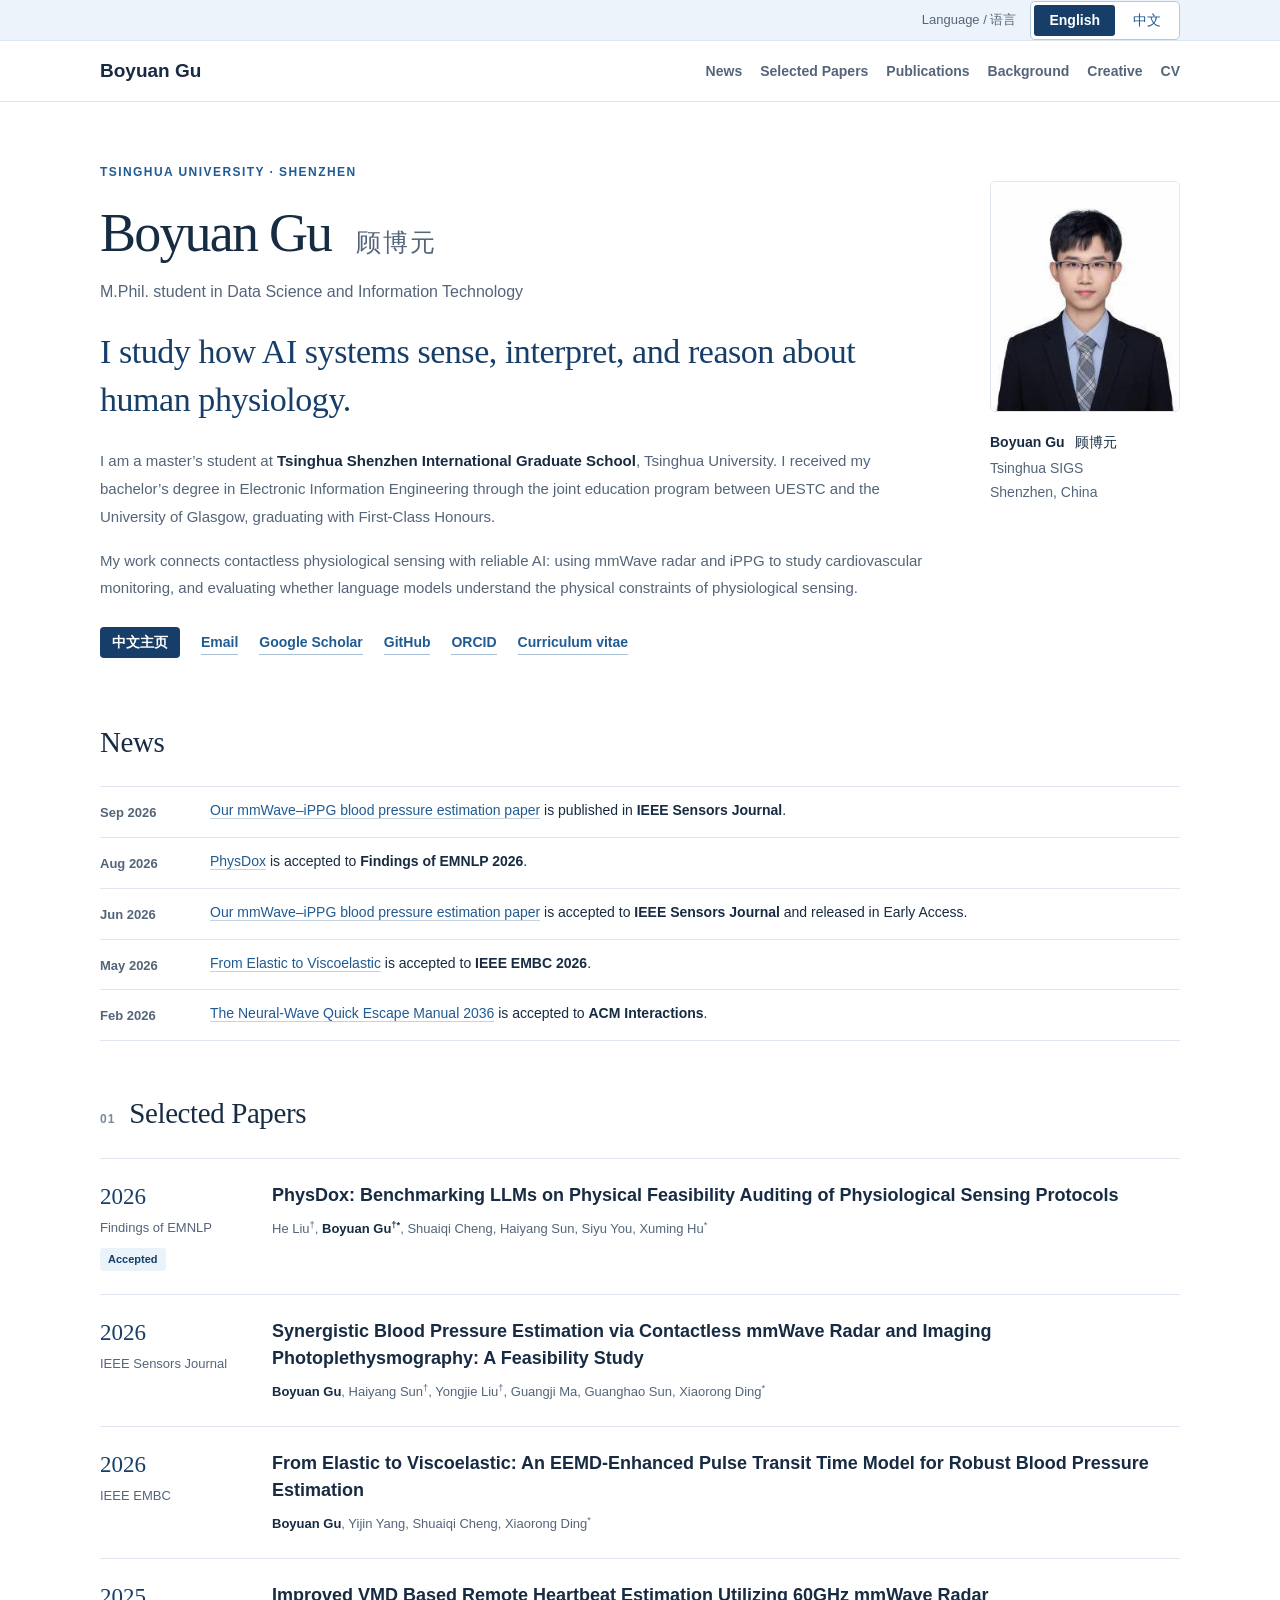
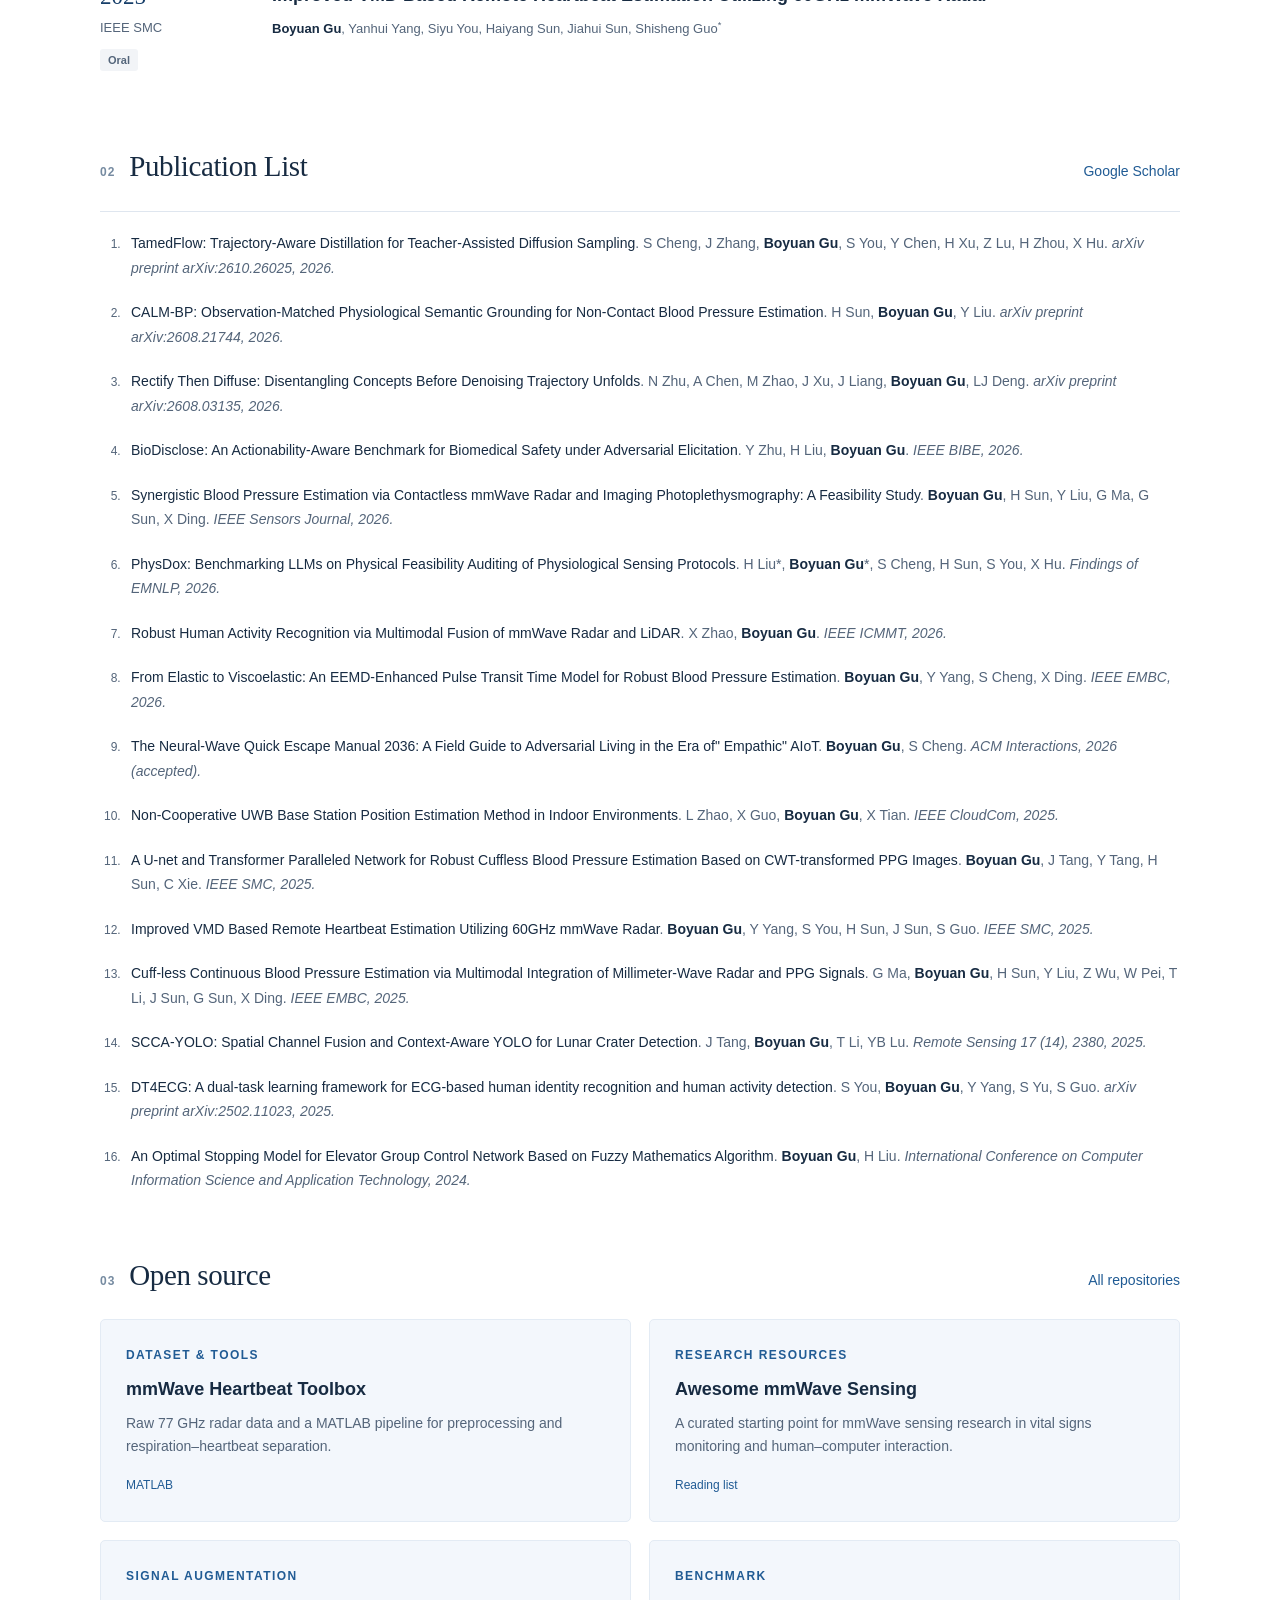
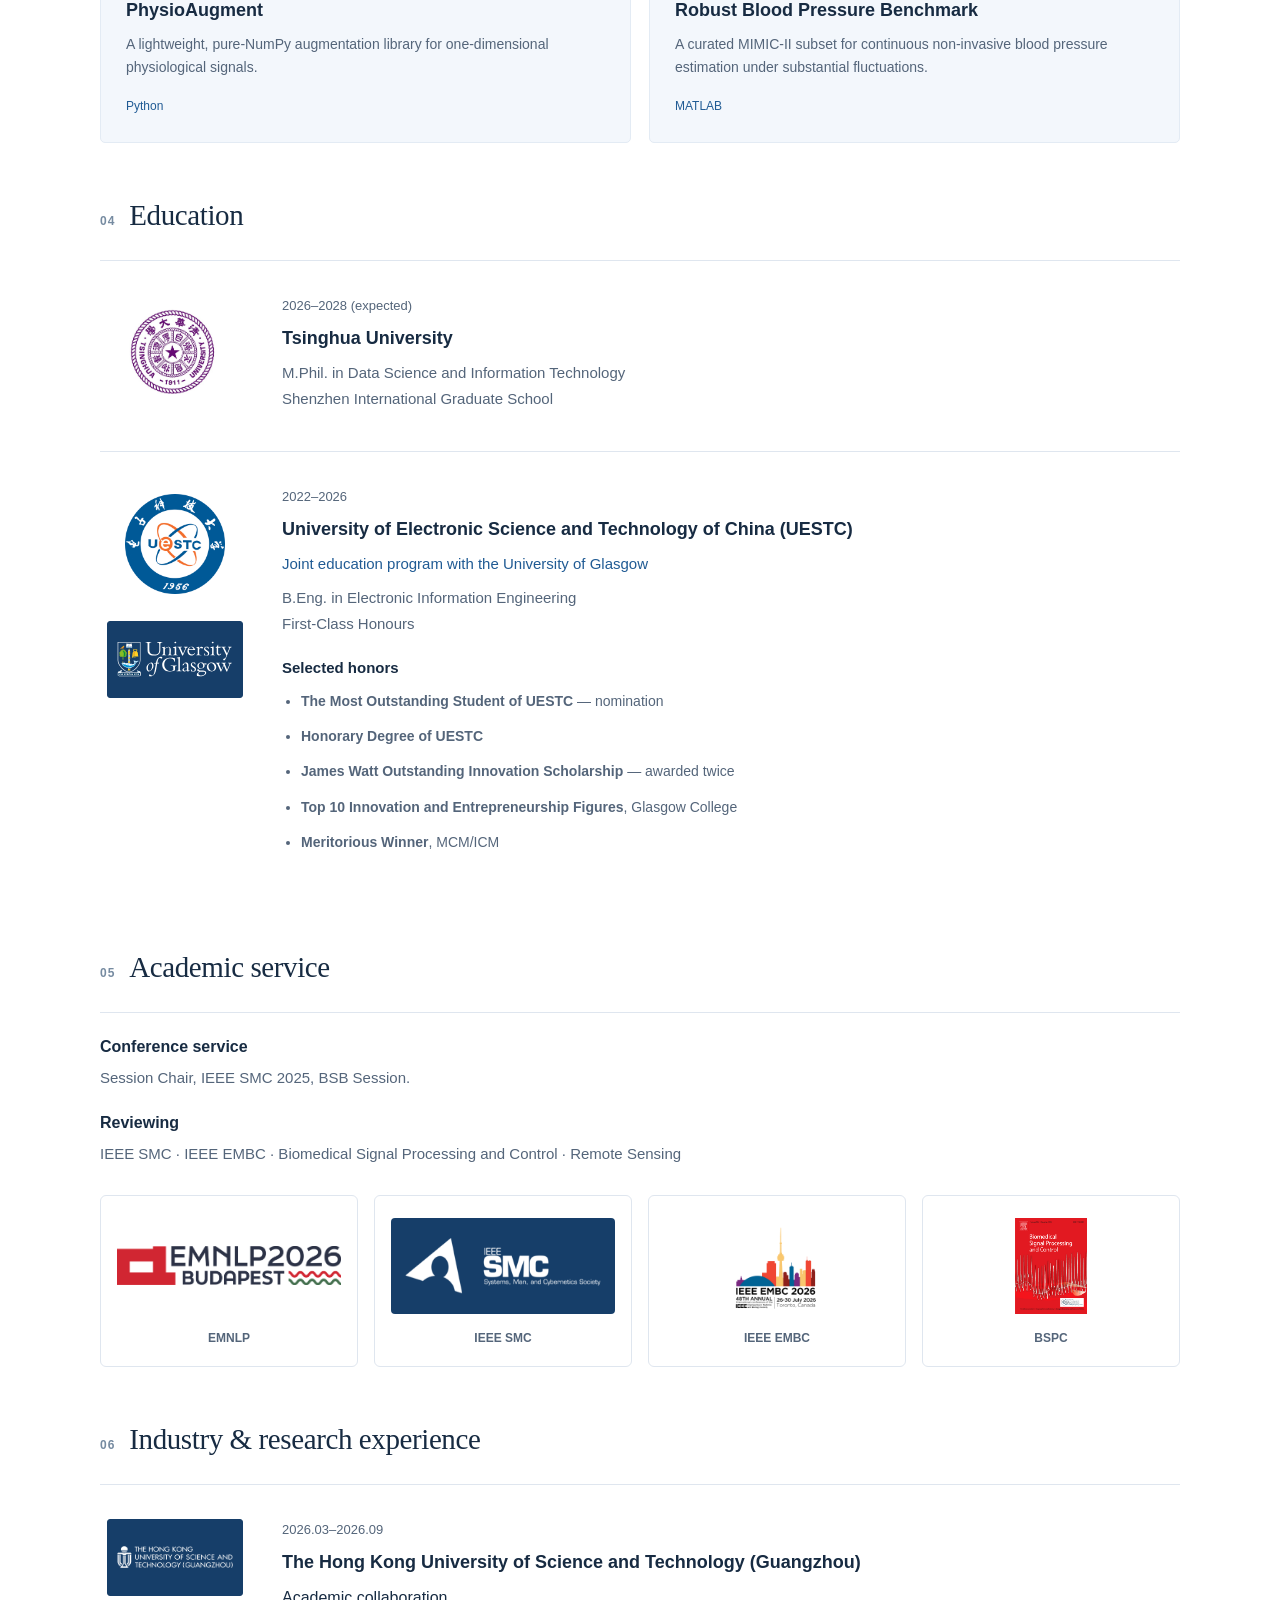
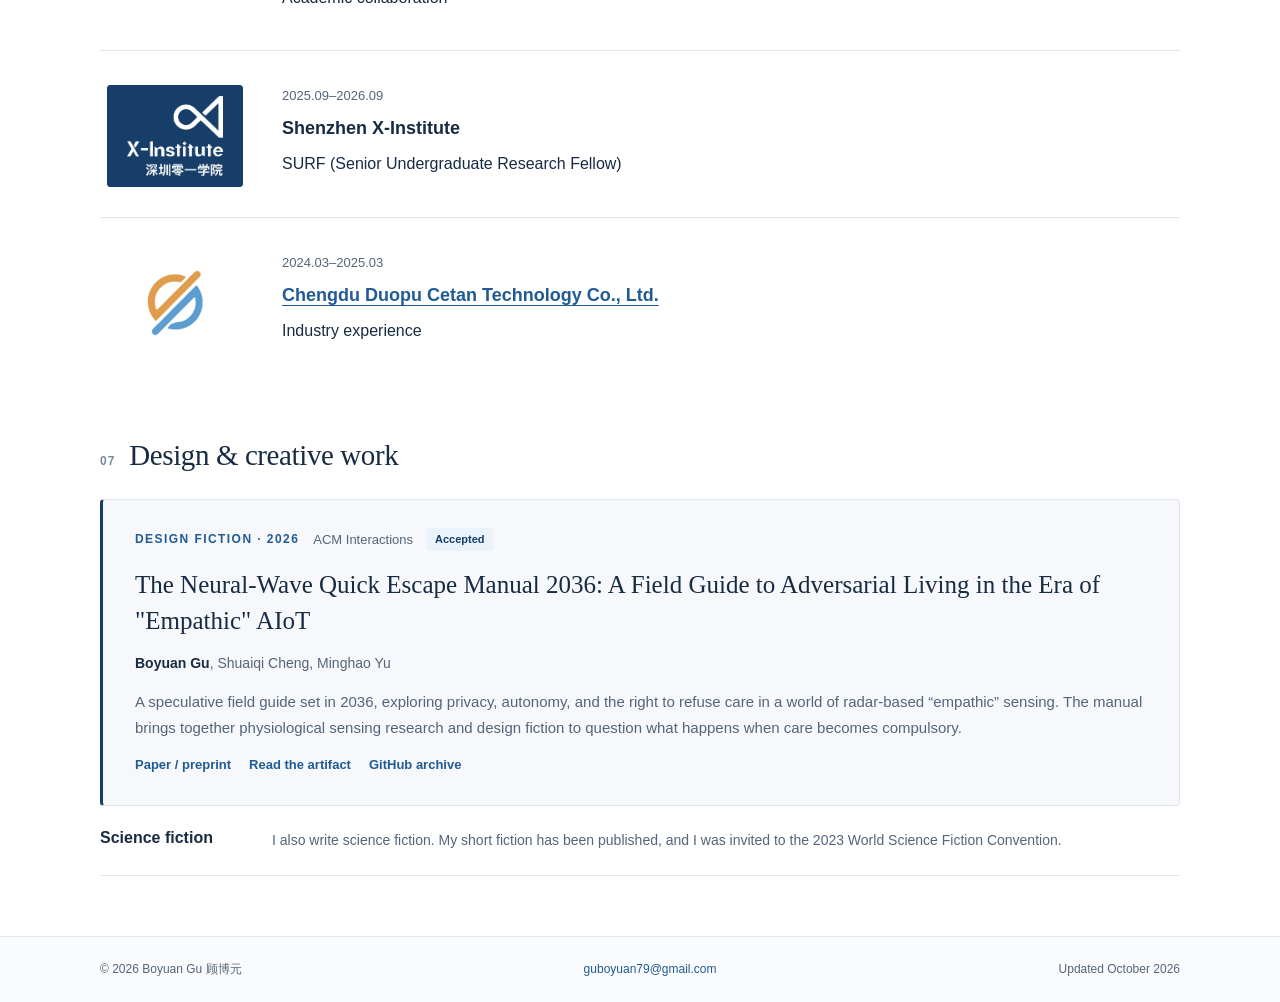
==== commit 4e6760c4: "Replace research concepts with selected papers and complete Scholar bibliography" ====
--- a/index.html
+++ b/index.html
@@ -13,14 +13,14 @@
   <meta property="og:image:alt" content="Boyuan Gu">
   <meta name="twitter:card" content="summary">
   <link rel="icon" href="assets/favicon.svg" type="image/svg+xml">
-  <link rel="stylesheet" href="styles.css?v=20261003-1">
+  <link rel="stylesheet" href="styles.css?v=20261024-1">
 <link rel="canonical" href="https://phish-tech.github.io/"><link rel="alternate" hreflang="en" href="https://phish-tech.github.io/"><link rel="alternate" hreflang="zh-CN" href="https://phish-tech.github.io/zh.html"><link rel="alternate" hreflang="x-default" href="https://phish-tech.github.io/"><script src="language.js?v=20260929-3" defer></script></head>
 <body>
   <a class="skip-link" href="#main">Skip to content</a>
   <header class="site-header">
 <div class="language-bar"><div class="language-bar-inner"><span class="language-label">Language / 语言</span><div class="language-switch" aria-label="Language / 语言"><span lang="en" aria-current="true">English</span><a lang="zh-CN" hreflang="zh-CN" data-language-switch href="zh.html" aria-label="切换到中文版">中文</a></div></div></div>
 <div class="header-inner"><a class="wordmark" href="#about">Boyuan Gu <span lang="zh-CN">顾博元</span></a>
-<nav aria-label="Main navigation"><a href="#news">News</a><a href="#research">Research</a><a href="#publications">Publications</a><a href="#education">Background</a><a href="#creative">Creative</a><a href="cv.html">CV</a></nav></div></header>
+<nav aria-label="Main navigation"><a href="#news">News</a><a href="#research">Selected Papers</a><a href="#publications">Publications</a><a href="#education">Background</a><a href="#creative">Creative</a><a href="cv.html">CV</a></nav></div></header>
   <main id="main" class="container">
     <section class="intro" id="about" aria-labelledby="name">
       <div class="intro-copy">
@@ -43,21 +43,9 @@
 
     <section class="section news-section" id="news" aria-labelledby="news-title"><div class="section-heading"><h2 id="news-title">News</h2></div><ol class="news-list"><li><time datetime="2026-09">Sep 2026</time><p><a href="https://doi.org/10.1109/JSEN.2026.3706110">Our mmWave–iPPG blood pressure estimation paper</a> is published in <strong>IEEE Sensors Journal</strong>.</p></li><li><time datetime="2026-08">Aug 2026</time><p><a href="https://arxiv.org/abs/2606.05003">PhysDox</a> is accepted to <strong>Findings of EMNLP 2026</strong>.</p></li><li><time datetime="2026-06">Jun 2026</time><p><a href="https://doi.org/10.1109/JSEN.2026.3706110">Our mmWave–iPPG blood pressure estimation paper</a> is accepted to <strong>IEEE Sensors Journal</strong> and released in Early Access.</p></li><li><time datetime="2026-05">May 2026</time><p><a href="https://arxiv.org/abs/2604.27500">From Elastic to Viscoelastic</a> is accepted to <strong>IEEE EMBC 2026</strong>.</p></li><li><time datetime="2026-02">Feb 2026</time><p><a href="https://github.com/phish-tech/Neural-Wave-2036">The Neural-Wave Quick Escape Manual 2036</a> is accepted to <strong>ACM Interactions</strong>.</p></li></ol></section>
 
-    <section class="section" id="research" aria-labelledby="research-title"><div class="section-heading"><span class="section-number">01</span><h2 id="research-title">Selected research</h2><a class="heading-link" href="#publications">Publication list ↓</a></div><div class="research-features"><article class="research-feature"><div class="research-visual"><span class="topic-label">PhysDox</span><div class="concept-flow" role="img" aria-label="Research concept: Sensing protocol → Physical constraints → Feasibility audit"><span>Sensing protocol</span><span>Physical constraints</span><span>Feasibility audit</span></div><span class="diagram-caption">Concept overview</span></div><div class="research-detail"><p class="research-venue">Findings of EMNLP 2026</p><h3>Can AI reason about sensing constraints?</h3><p>PhysDox benchmarks whether language models can audit the physical feasibility of sensing protocols across six physiological sensing domains.</p><div class="paper-links"><a href="https://arxiv.org/abs/2606.05003">Paper <span aria-hidden="true">↗</span></a><a href="https://github.com/phish-tech/PhysDox">Code & data <span aria-hidden="true">↗</span></a></div></div></article><article class="research-feature"><div class="research-visual"><span class="topic-label">mmWave + iPPG</span><div class="concept-flow" role="img" aria-label="Research concept: mmWave radar + iPPG → Complementary signals → Blood pressure"><span>mmWave radar + iPPG</span><span>Complementary signals</span><span>Blood pressure</span></div><span class="diagram-caption">Concept overview</span></div><div class="research-detail"><p class="research-venue">IEEE Sensors Journal 2026</p><h3>Complementary signals for blood pressure</h3><p>A 15-participant feasibility study combining mmWave radar and imaging photoplethysmography (iPPG) for contactless blood pressure estimation.</p><div class="paper-links"><a href="https://doi.org/10.1109/JSEN.2026.3706110">Paper <span aria-hidden="true">↗</span></a></div></div></article><article class="research-feature"><div class="research-visual"><span class="topic-label">From Elastic to Viscoelastic</span><div class="concept-flow" role="img" aria-label="Research concept: Pulse transit time → EEMD · Viscoelasticity → Blood pressure model"><span>Pulse transit time</span><span>EEMD · Viscoelasticity</span><span>Blood pressure model</span></div><span class="diagram-caption">Concept overview</span></div><div class="research-detail"><p class="research-venue">IEEE EMBC 2026</p><h3>Physiology-informed blood pressure modeling</h3><p>An EEMD-enhanced pulse transit time model that incorporates viscoelastic features for more robust blood pressure estimation.</p><div class="paper-links"><a href="https://arxiv.org/abs/2604.27500">Paper <span aria-hidden="true">↗</span></a><a href="https://github.com/phish-tech/Robust_Blood_Pressure_Benchmark">Benchmark <span aria-hidden="true">↗</span></a></div></div></article></div></section>
+    <section class="section selected-papers" id="research" aria-labelledby="research-title"><div class="section-heading"><span class="section-number">01</span><h2 id="research-title">Selected Papers</h2></div><div class="publication-list"><article class="publication featured"><div class="pub-meta"><span class="year">2026</span><span class="venue">Findings of EMNLP</span><span class="badge">Accepted</span></div><div class="pub-body"><h3><a href="https://arxiv.org/abs/2606.05003">PhysDox: Benchmarking LLMs on Physical Feasibility Auditing of Physiological Sensing Protocols</a></h3><p class="authors">He Liu<sup>†</sup>, <strong>Boyuan Gu<sup>†*</sup></strong>, Shuaiqi Cheng, Haiyang Sun, Siyu You, Xuming Hu<sup>*</sup></p></div></article><article class="publication featured"><div class="pub-meta"><span class="year">2026</span><span class="venue">IEEE Sensors Journal</span></div><div class="pub-body"><h3><a href="https://doi.org/10.1109/JSEN.2026.3706110">Synergistic Blood Pressure Estimation via Contactless mmWave Radar and Imaging Photoplethysmography: A Feasibility Study</a></h3><p class="authors"><strong>Boyuan Gu</strong>, Haiyang Sun<sup>†</sup>, Yongjie Liu<sup>†</sup>, Guangji Ma, Guanghao Sun, Xiaorong Ding<sup>*</sup></p></div></article><article class="publication"><div class="pub-meta"><span class="year">2026</span><span class="venue">IEEE EMBC</span></div><div class="pub-body"><h3><a href="https://arxiv.org/abs/2604.27500">From Elastic to Viscoelastic: An EEMD-Enhanced Pulse Transit Time Model for Robust Blood Pressure Estimation</a></h3><p class="authors"><strong>Boyuan Gu</strong>, Yijin Yang, Shuaiqi Cheng, Xiaorong Ding<sup>*</sup></p></div></article><article class="publication"><div class="pub-meta"><span class="year">2025</span><span class="venue">IEEE SMC</span><span class="badge subtle">Oral</span></div><div class="pub-body"><h3><a href="https://doi.org/10.1109/SMC58881.2025.11342664">Improved VMD Based Remote Heartbeat Estimation Utilizing 60GHz mmWave Radar</a></h3><p class="authors"><strong>Boyuan Gu</strong>, Yanhui Yang, Siyu You, Haiyang Sun, Jiahui Sun, Shisheng Guo<sup>*</sup></p></div></article></div></section>
 
-    <section class="section" id="publications" aria-labelledby="publications-title">
-      <div class="section-heading"><span class="section-number">02</span><h2 id="publications-title">Publications</h2><a class="heading-link" href="https://scholar.google.com/citations?user=TJ2_Fq8AAAAJ&amp;hl=en">Google Scholar</a></div>
-      <p class="section-note">Selected work in sensing, physiological modeling, and AI. † Equal contribution. * Corresponding author.</p>
-      <div class="publication-list">
-        <article class="publication featured"><div class="pub-meta"><span class="year">2026</span><span class="venue">Findings of EMNLP</span><span class="badge">Accepted</span></div><div class="pub-body"><h3><a href="https://arxiv.org/abs/2606.05003">PhysDox: Benchmarking LLMs on Physical Feasibility Auditing of Physiological Sensing Protocols</a></h3><p class="authors">He Liu<sup>†</sup>, <strong>Boyuan Gu<sup>†*</sup></strong>, Shuaiqi Cheng, Haiyang Sun, Siyu You, Xuming Hu<sup>*</sup></p><p>A benchmark for auditing the physical feasibility of biomedical protocols across six physiological sensing domains.</p><div class="paper-links"><a href="https://arxiv.org/abs/2606.05003">arXiv</a><a href="https://arxiv.org/pdf/2606.05003">PDF</a><a href="https://github.com/phish-tech/PhysDox">Code</a></div></div></article>
-        <article class="publication featured"><div class="pub-meta"><span class="year">2026</span><span class="venue">IEEE Sensors Journal</span></div><div class="pub-body"><h3><a href="https://doi.org/10.1109/JSEN.2026.3706110">Synergistic Blood Pressure Estimation via Contactless mmWave Radar and Imaging Photoplethysmography: A Feasibility Study</a></h3><p class="authors"><strong>Boyuan Gu</strong>, Haiyang Sun<sup>†</sup>, Yongjie Liu<sup>†</sup>, Guangji Ma, Guanghao Sun, Xiaorong Ding<sup>*</sup></p><p>Integrating complementary optical and radar measurements for non-contact blood pressure estimation in a 15-participant feasibility study.</p><div class="paper-links"><a href="https://doi.org/10.1109/JSEN.2026.3706110">Paper / DOI</a></div></div></article>
-        <article class="publication"><div class="pub-meta"><span class="year">2026</span><span class="venue">IEEE EMBC</span></div><div class="pub-body"><h3><a href="https://arxiv.org/abs/2604.27500">From Elastic to Viscoelastic: An EEMD-Enhanced Pulse Transit Time Model for Robust Blood Pressure Estimation</a></h3><p class="authors"><strong>Boyuan Gu</strong>, Yijin Yang, Shuaiqi Cheng, Xiaorong Ding<sup>*</sup></p><p>Incorporating viscoelastic features into pulse transit time modeling for blood pressure estimation.</p><div class="paper-links"><a href="https://arxiv.org/abs/2604.27500">arXiv</a><a href="https://arxiv.org/pdf/2604.27500">PDF</a><a href="https://github.com/phish-tech/Robust_Blood_Pressure_Benchmark">Benchmark</a></div></div></article>
-        <article class="publication"><div class="pub-meta"><span class="year">2025</span><span class="venue">IEEE SMC</span><span class="badge subtle">Oral</span></div><div class="pub-body"><h3><a href="https://doi.org/10.1109/SMC58881.2025.11342664">Improved VMD Based Remote Heartbeat Estimation Utilizing 60GHz mmWave Radar</a></h3><p class="authors"><strong>Boyuan Gu</strong>, Yanhui Yang, Siyu You, Haiyang Sun, Jiahui Sun, Shisheng Guo<sup>*</sup></p><p>Optimizing variational mode decomposition for heartbeat extraction from mmWave radar signals.</p><div class="paper-links"><a href="https://doi.org/10.1109/SMC58881.2025.11342664">Paper / DOI</a></div></div></article>
-        <article class="publication"><div class="pub-meta"><span class="year">2025</span><span class="venue">IEEE SMC</span><span class="badge subtle">Oral</span></div><div class="pub-body"><h3>A U-net and Transformer Paralleled Network for Robust Cuffless Blood Pressure Estimation Based on CWT-transformed PPG Images</h3><p class="authors"><strong>B. Gu</strong>, J. Tang, Y. Tang, et al.</p><div class="paper-links"><a href="https://github.com/phish-tech/CWT_Based_BP_Estimation">Preprocessing code</a><a href="https://scholar.google.com/citations?user=TJ2_Fq8AAAAJ&amp;hl=en">Scholar</a></div></div></article>
-        <article class="publication"><div class="pub-meta"><span class="year">2025</span><span class="venue">IEEE EMBC</span><span class="badge subtle">Oral</span></div><div class="pub-body"><h3><a href="https://doi.org/10.1109/EMBC58623.2025.11253283">Cuff-less Continuous Blood Pressure Estimation via Multimodal Integration of Millimeter-Wave Radar and PPG Signals</a></h3><p class="authors">Guangji Ma, <strong>Boyuan Gu</strong>, Haiyang Sun, Yongjie Liu, Zhenyu Wu, Wenfang Pei, Tianyu Li, Jiahui Sun, Guanghao Sun, Xiaorong Ding<sup>*</sup></p><div class="paper-links"><a href="https://doi.org/10.1109/EMBC58623.2025.11253283">Paper / DOI</a></div></div></article>
-        <article class="publication"><div class="pub-meta"><span class="year">2025</span><span class="venue">Remote Sensing</span></div><div class="pub-body"><h3>SCCA-YOLO: Spatial Channel Fusion and Context-Aware YOLO for Lunar Crater Detection</h3><p class="authors">Jiahao Tang, <strong>Boyuan Gu</strong>, Tianyou Li, Ying-Bo Lu</p><div class="paper-links"><a href="https://scholar.google.com/citations?user=TJ2_Fq8AAAAJ&amp;hl=en">Scholar</a></div></div></article>
-      </div>
-    </section>
+    <section class="section" id="publications" aria-labelledby="publications-title"><div class="section-heading"><span class="section-number">02</span><h2 id="publications-title">Publication List</h2><a class="heading-link" href="https://scholar.google.com/citations?user=TJ2_Fq8AAAAJ&amp;sortby=pubdate&amp;pagesize=100">Google Scholar</a></div><ol class="compact-publications"><li><span class="citation-title"><a href="https://arxiv.org/abs/2610.26025">TamedFlow: Trajectory-Aware Distillation for Teacher-Assisted Diffusion Sampling</a>.</span> <span class="citation-authors">S Cheng, J Zhang, <strong>Boyuan Gu</strong>, S You, Y Chen, H Xu, Z Lu, H Zhou, X Hu.</span> <span class="citation-venue">arXiv preprint arXiv:2610.26025, 2026.</span></li><li><span class="citation-title"><a href="https://arxiv.org/abs/2608.21744">CALM-BP: Observation-Matched Physiological Semantic Grounding for Non-Contact Blood Pressure Estimation</a>.</span> <span class="citation-authors">H Sun, <strong>Boyuan Gu</strong>, Y Liu.</span> <span class="citation-venue">arXiv preprint arXiv:2608.21744, 2026.</span></li><li><span class="citation-title"><a href="https://arxiv.org/abs/2608.03135">Rectify Then Diffuse: Disentangling Concepts Before Denoising Trajectory Unfolds</a>.</span> <span class="citation-authors">N Zhu, A Chen, M Zhao, J Xu, J Liang, <strong>Boyuan Gu</strong>, LJ Deng.</span> <span class="citation-venue">arXiv preprint arXiv:2608.03135, 2026.</span></li><li><span class="citation-title"><a href="https://scholar.google.com/citations?view_op=view_citation&amp;hl=en&amp;user=TJ2_Fq8AAAAJ&amp;pagesize=100&amp;sortby=pubdate&amp;citation_for_view=TJ2_Fq8AAAAJ:roLk4NBRz8UC">BioDisclose: An Actionability-Aware Benchmark for Biomedical Safety under Adversarial Elicitation</a>.</span> <span class="citation-authors">Y Zhu, H Liu, <strong>Boyuan Gu</strong>.</span> <span class="citation-venue">IEEE BIBE, 2026.</span></li><li><span class="citation-title"><a href="https://doi.org/10.1109/JSEN.2026.3706110">Synergistic Blood Pressure Estimation via Contactless mmWave Radar and Imaging Photoplethysmography: A Feasibility Study</a>.</span> <span class="citation-authors"><strong>Boyuan Gu</strong>, H Sun, Y Liu, G Ma, G Sun, X Ding.</span> <span class="citation-venue">IEEE Sensors Journal, 2026.</span></li><li><span class="citation-title"><a href="https://arxiv.org/abs/2606.05003">PhysDox: Benchmarking LLMs on Physical Feasibility Auditing of Physiological Sensing Protocols</a>.</span> <span class="citation-authors">H Liu*, <strong>Boyuan Gu</strong>*, S Cheng, H Sun, S You, X Hu.</span> <span class="citation-venue">Findings of EMNLP, 2026.</span></li><li><span class="citation-title"><a href="https://scholar.google.com/citations?view_op=view_citation&amp;hl=en&amp;user=TJ2_Fq8AAAAJ&amp;pagesize=100&amp;sortby=pubdate&amp;citation_for_view=TJ2_Fq8AAAAJ:0EnyYjriUFMC">Robust Human Activity Recognition via Multimodal Fusion of mmWave Radar and LiDAR</a>.</span> <span class="citation-authors">X Zhao, <strong>Boyuan Gu</strong>.</span> <span class="citation-venue">IEEE ICMMT, 2026.</span></li><li><span class="citation-title"><a href="https://arxiv.org/abs/2604.27500">From Elastic to Viscoelastic: An EEMD-Enhanced Pulse Transit Time Model for Robust Blood Pressure Estimation</a>.</span> <span class="citation-authors"><strong>Boyuan Gu</strong>, Y Yang, S Cheng, X Ding.</span> <span class="citation-venue">IEEE EMBC, 2026.</span></li><li><span class="citation-title"><a href="https://scholar.google.com/citations?view_op=view_citation&amp;hl=en&amp;user=TJ2_Fq8AAAAJ&amp;pagesize=100&amp;sortby=pubdate&amp;citation_for_view=TJ2_Fq8AAAAJ:eQOLeE2rZwMC">The Neural-Wave Quick Escape Manual 2036: A Field Guide to Adversarial Living in the Era of&quot; Empathic&quot; AIoT</a>.</span> <span class="citation-authors"><strong>Boyuan Gu</strong>, S Cheng.</span> <span class="citation-venue">ACM Interactions, 2026 (accepted).</span></li><li><span class="citation-title"><a href="https://scholar.google.com/citations?view_op=view_citation&amp;hl=en&amp;user=TJ2_Fq8AAAAJ&amp;pagesize=100&amp;sortby=pubdate&amp;citation_for_view=TJ2_Fq8AAAAJ:hqOjcs7Dif8C">Non-Cooperative UWB Base Station Position Estimation Method in Indoor Environments</a>.</span> <span class="citation-authors">L Zhao, X Guo, <strong>Boyuan Gu</strong>, X Tian.</span> <span class="citation-venue">IEEE CloudCom, 2025.</span></li><li><span class="citation-title"><a href="https://scholar.google.com/citations?view_op=view_citation&amp;hl=en&amp;user=TJ2_Fq8AAAAJ&amp;pagesize=100&amp;sortby=pubdate&amp;citation_for_view=TJ2_Fq8AAAAJ:YsMSGLbcyi4C">A U-net and Transformer Paralleled Network for Robust Cuffless Blood Pressure Estimation Based on CWT-transformed PPG Images</a>.</span> <span class="citation-authors"><strong>Boyuan Gu</strong>, J Tang, Y Tang, H Sun, C Xie.</span> <span class="citation-venue">IEEE SMC, 2025.</span></li><li><span class="citation-title"><a href="https://doi.org/10.1109/SMC58881.2025.11342664">Improved VMD Based Remote Heartbeat Estimation Utilizing 60GHz mmWave Radar</a>.</span> <span class="citation-authors"><strong>Boyuan Gu</strong>, Y Yang, S You, H Sun, J Sun, S Guo.</span> <span class="citation-venue">IEEE SMC, 2025.</span></li><li><span class="citation-title"><a href="https://doi.org/10.1109/EMBC58623.2025.11253283">Cuff-less Continuous Blood Pressure Estimation via Multimodal Integration of Millimeter-Wave Radar and PPG Signals</a>.</span> <span class="citation-authors">G Ma, <strong>Boyuan Gu</strong>, H Sun, Y Liu, Z Wu, W Pei, T Li, J Sun, G Sun, X Ding.</span> <span class="citation-venue">IEEE EMBC, 2025.</span></li><li><span class="citation-title"><a href="https://scholar.google.com/citations?view_op=view_citation&amp;hl=en&amp;user=TJ2_Fq8AAAAJ&amp;pagesize=100&amp;sortby=pubdate&amp;citation_for_view=TJ2_Fq8AAAAJ:qjMakFHDy7sC">SCCA-YOLO: Spatial Channel Fusion and Context-Aware YOLO for Lunar Crater Detection</a>.</span> <span class="citation-authors">J Tang, <strong>Boyuan Gu</strong>, T Li, YB Lu.</span> <span class="citation-venue">Remote Sensing 17 (14), 2380, 2025.</span></li><li><span class="citation-title"><a href="https://arxiv.org/abs/2502.11023">DT4ECG: A dual-task learning framework for ECG-based human identity recognition and human activity detection</a>.</span> <span class="citation-authors">S You, <strong>Boyuan Gu</strong>, Y Yang, S Yu, S Guo.</span> <span class="citation-venue">arXiv preprint arXiv:2502.11023, 2025.</span></li><li><span class="citation-title"><a href="https://scholar.google.com/citations?view_op=view_citation&amp;hl=en&amp;user=TJ2_Fq8AAAAJ&amp;pagesize=100&amp;sortby=pubdate&amp;citation_for_view=TJ2_Fq8AAAAJ:u5HHmVD_uO8C">An Optimal Stopping Model for Elevator Group Control Network Based on Fuzzy Mathematics Algorithm</a>.</span> <span class="citation-authors"><strong>Boyuan Gu</strong>, H Liu.</span> <span class="citation-venue">International Conference on Computer Information Science and Application Technology, 2024.</span></li></ol></section>
 
     <section class="section" id="opensource" aria-labelledby="opensource-title">
       <div class="section-heading"><span class="section-number">03</span><h2 id="opensource-title">Open source</h2><a class="heading-link" href="https://github.com/phish-tech">All repositories</a></div>
@@ -77,9 +65,9 @@
 <section class="section" id="service" aria-labelledby="service-title"><div class="section-heading"><span class="section-number">05</span><h2 id="service-title">Academic service</h2></div><div class="service-list"><div><h3>Conference service</h3><p>Session Chair, IEEE SMC 2025, BSB Session.</p></div><div><h3>Reviewing</h3><p>IEEE SMC · IEEE EMBC · Biomedical Signal Processing and Control · Remote Sensing</p></div></div><div class="service-marks" aria-label="Conferences and journals"><a class="service-mark" href="https://2026.emnlp.org/" aria-label="EMNLP 2026"><span class="service-mark-image"><img src="assets/venues/emnlp.png" alt="EMNLP 2026" width="180" height="100" loading="lazy"></span><span>EMNLP</span></a><a class="service-mark" href="https://www.ieeesmc.org/" aria-label="IEEE Systems, Man, and Cybernetics Society"><span class="service-mark-image smc-mark"><img src="assets/venues/smc.png" alt="IEEE Systems, Man, and Cybernetics Society" width="180" height="100" loading="lazy"></span><span>IEEE SMC</span></a><a class="service-mark" href="https://embc.embs.org/2026/" aria-label="IEEE EMBC 2026"><span class="service-mark-image"><img src="assets/venues/embc.png" alt="IEEE EMBC 2026" width="180" height="100" loading="lazy"></span><span>IEEE EMBC</span></a><a class="service-mark" href="https://www.sciencedirect.com/journal/biomedical-signal-processing-and-control" aria-label="Biomedical Signal Processing and Control"><span class="service-mark-image"><img src="assets/venues/bspc.jpg" alt="Biomedical Signal Processing and Control" width="180" height="100" loading="lazy"></span><span>BSPC</span></a></div></section>
 <section class="section" id="experience" aria-labelledby="experience-title">
 <div class="section-heading"><span class="section-number">06</span><h2 id="experience-title">Industry &amp; research experience</h2></div>
-<article class="institution-row"><div class="institution-logos"><a class="institution-link" href="https://www.hkust-gz.edu.cn/" aria-label="HKUST (Guangzhou)"><span class="institution-mark dark wide"><img src="assets/institutions/hkust-gz.png" alt="HKUST (Guangzhou)" loading="lazy" width="120" height="90"></span></a></div><div class="institution-copy"><span class="date">2026</span><h3>The Hong Kong University of Science and Technology (Guangzhou)</h3><p class="role">Academic collaboration</p></div></article>
-<article class="institution-row"><div class="institution-logos"><a class="institution-link" href="https://www.x-institute.edu.cn/" aria-label="Shenzhen X-Institute"><span class="institution-mark dark"><img src="assets/institutions/x-institute.png" alt="Shenzhen X-Institute" loading="lazy" width="120" height="90"></span></a></div><div class="institution-copy"><span class="date">2025–2026</span><h3>Shenzhen X-Institute</h3><p class="role">Senior Undergraduate Researcher</p></div></article>
-<article class="institution-row"><div class="institution-logos"><a class="institution-link" href="http://duopucetan.com/" aria-label="Chengdu Duopu Cetan Technology Co., Ltd."><span class="institution-mark"><img src="assets/institutions/duopu-cetan.png" alt="Chengdu Duopu Cetan Technology Co., Ltd." loading="lazy" width="120" height="90"></span></a></div><div class="institution-copy"><span class="date">2024</span><h3><a href="http://duopucetan.com/">Chengdu Duopu Cetan Technology Co., Ltd.</a></h3><p class="role">Industry experience · Guolong Cui’s team</p></div></article>
+<article class="institution-row"><div class="institution-logos"><a class="institution-link" href="https://www.hkust-gz.edu.cn/" aria-label="HKUST (Guangzhou)"><span class="institution-mark dark wide"><img src="assets/institutions/hkust-gz.png" alt="HKUST (Guangzhou)" loading="lazy" width="120" height="90"></span></a></div><div class="institution-copy"><span class="date">2026.03–2026.09</span><h3>The Hong Kong University of Science and Technology (Guangzhou)</h3><p class="role">Academic collaboration</p></div></article>
+<article class="institution-row"><div class="institution-logos"><a class="institution-link" href="https://www.x-institute.edu.cn/" aria-label="Shenzhen X-Institute"><span class="institution-mark dark"><img src="assets/institutions/x-institute.png" alt="Shenzhen X-Institute" loading="lazy" width="120" height="90"></span></a></div><div class="institution-copy"><span class="date">2025.09–2026.09</span><h3>Shenzhen X-Institute</h3><p class="role">SURF (Senior Undergraduate Research Fellow)</p></div></article>
+<article class="institution-row"><div class="institution-logos"><a class="institution-link" href="http://duopucetan.com/" aria-label="Chengdu Duopu Cetan Technology Co., Ltd."><span class="institution-mark"><img src="assets/institutions/duopu-cetan.png" alt="Chengdu Duopu Cetan Technology Co., Ltd." loading="lazy" width="120" height="90"></span></a></div><div class="institution-copy"><span class="date">2024.03–2025.03</span><h3><a href="http://duopucetan.com/">Chengdu Duopu Cetan Technology Co., Ltd.</a></h3><p class="role">Industry experience</p></div></article>
 </section>
     <section class="section" id="creative" aria-labelledby="creative-title">
       <div class="section-heading"><span class="section-number">07</span><h2 id="creative-title">Design &amp; creative work</h2></div>
--- a/styles.css
+++ b/styles.css
@@ -121,3 +121,14 @@
 @media(prefers-reduced-motion:reduce){.service-mark{transition:none}}
 
 .service-mark-image.smc-mark{background:#163e69;border-radius:4px;padding:14px}.service-mark-image.smc-mark img{height:68px}
+
+/* Selected papers and compact bibliography, October 2026. */
+.selected-papers .publication{padding:23px 0;grid-template-columns:144px minmax(0,1fr)}
+.selected-papers .pub-body h3{font-size:18px;margin-bottom:9px}
+.selected-papers .authors{margin:0;font-size:13px}
+.compact-publications{padding-left:24px;margin:0;border-top:1px solid var(--rule);padding-top:9px}
+.compact-publications li{font-size:14px;line-height:1.75;padding:10px 0 10px 7px;color:var(--muted)}
+.compact-publications li::marker{font-size:12px;color:var(--muted)}
+.citation-title a{color:var(--ink);text-decoration:none}.citation-title a:hover{text-decoration:underline;color:var(--link)}
+.citation-authors strong{color:var(--ink)}.citation-venue{font-style:italic}
+@media(max-width:600px){.selected-papers .publication{grid-template-columns:1fr}.compact-publications li{font-size:13px;padding:9px 0 9px 3px}.selected-papers .pub-body h3{font-size:17px}}
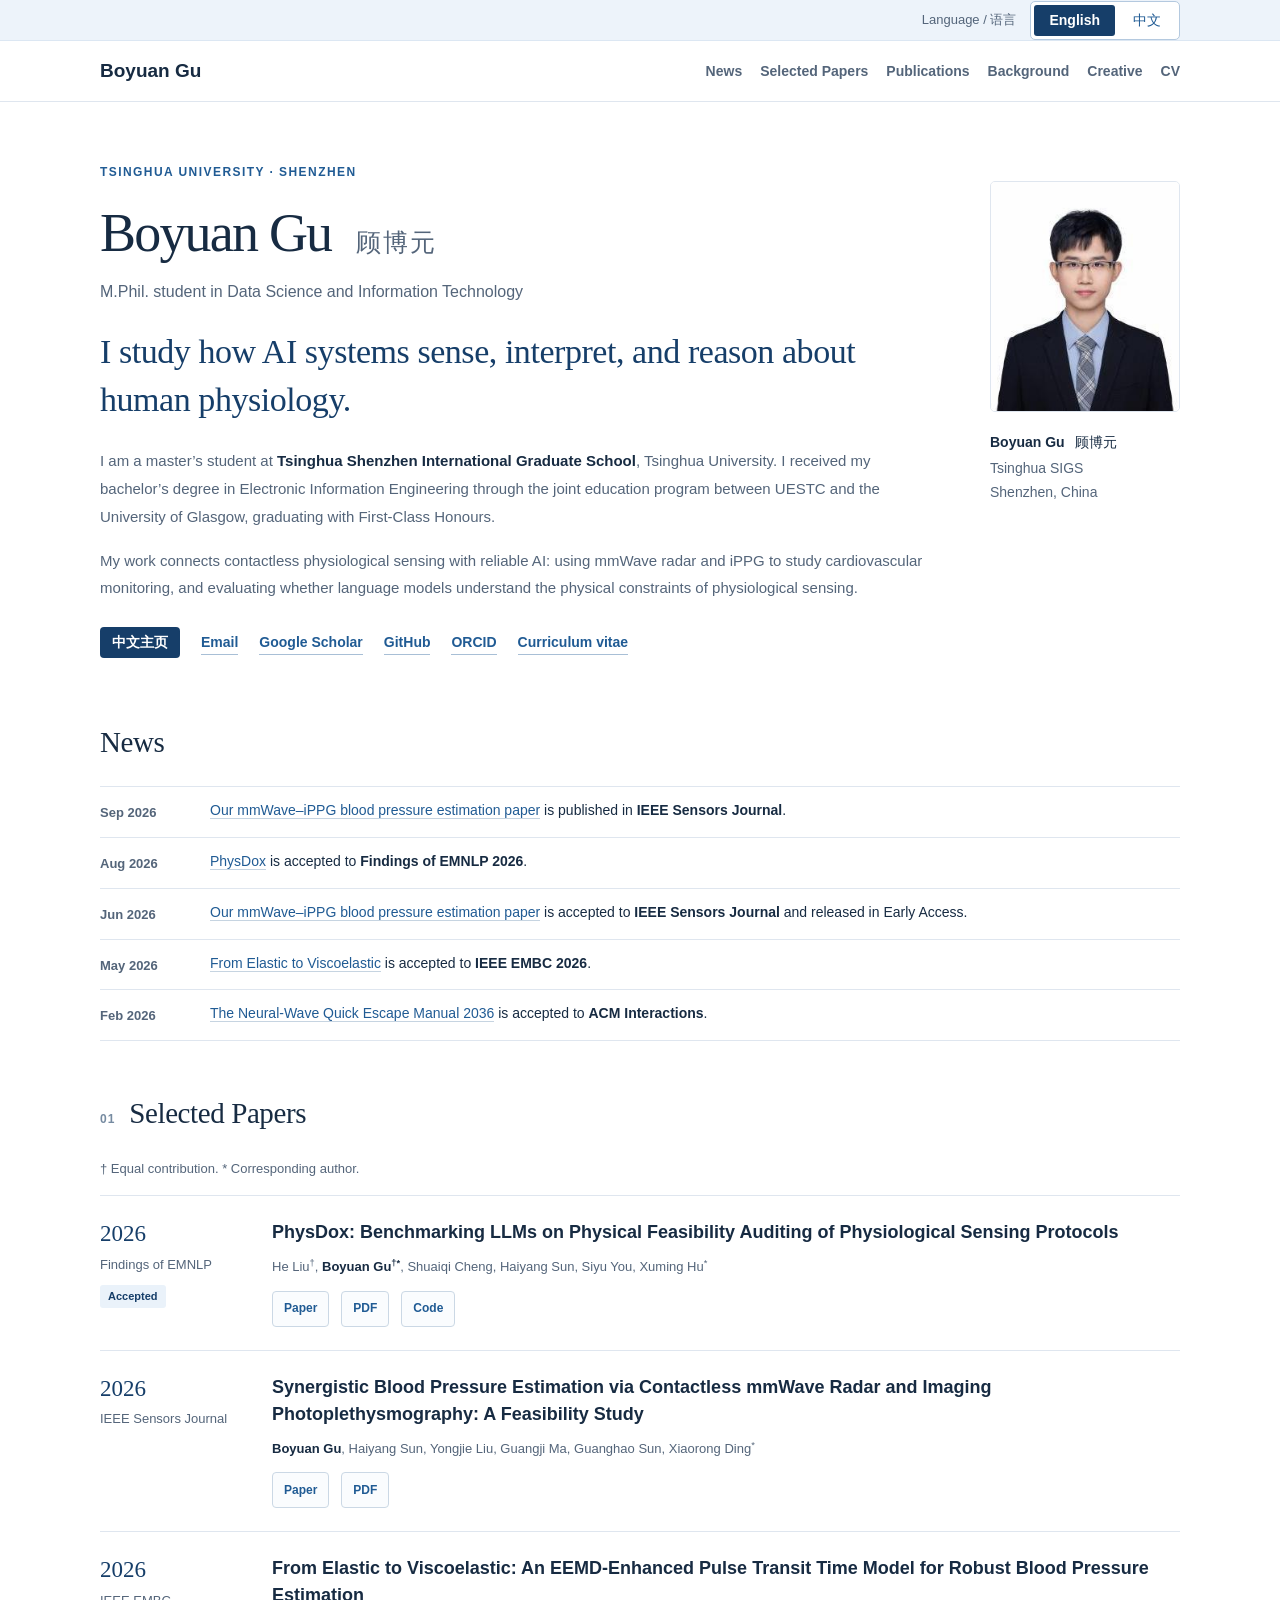
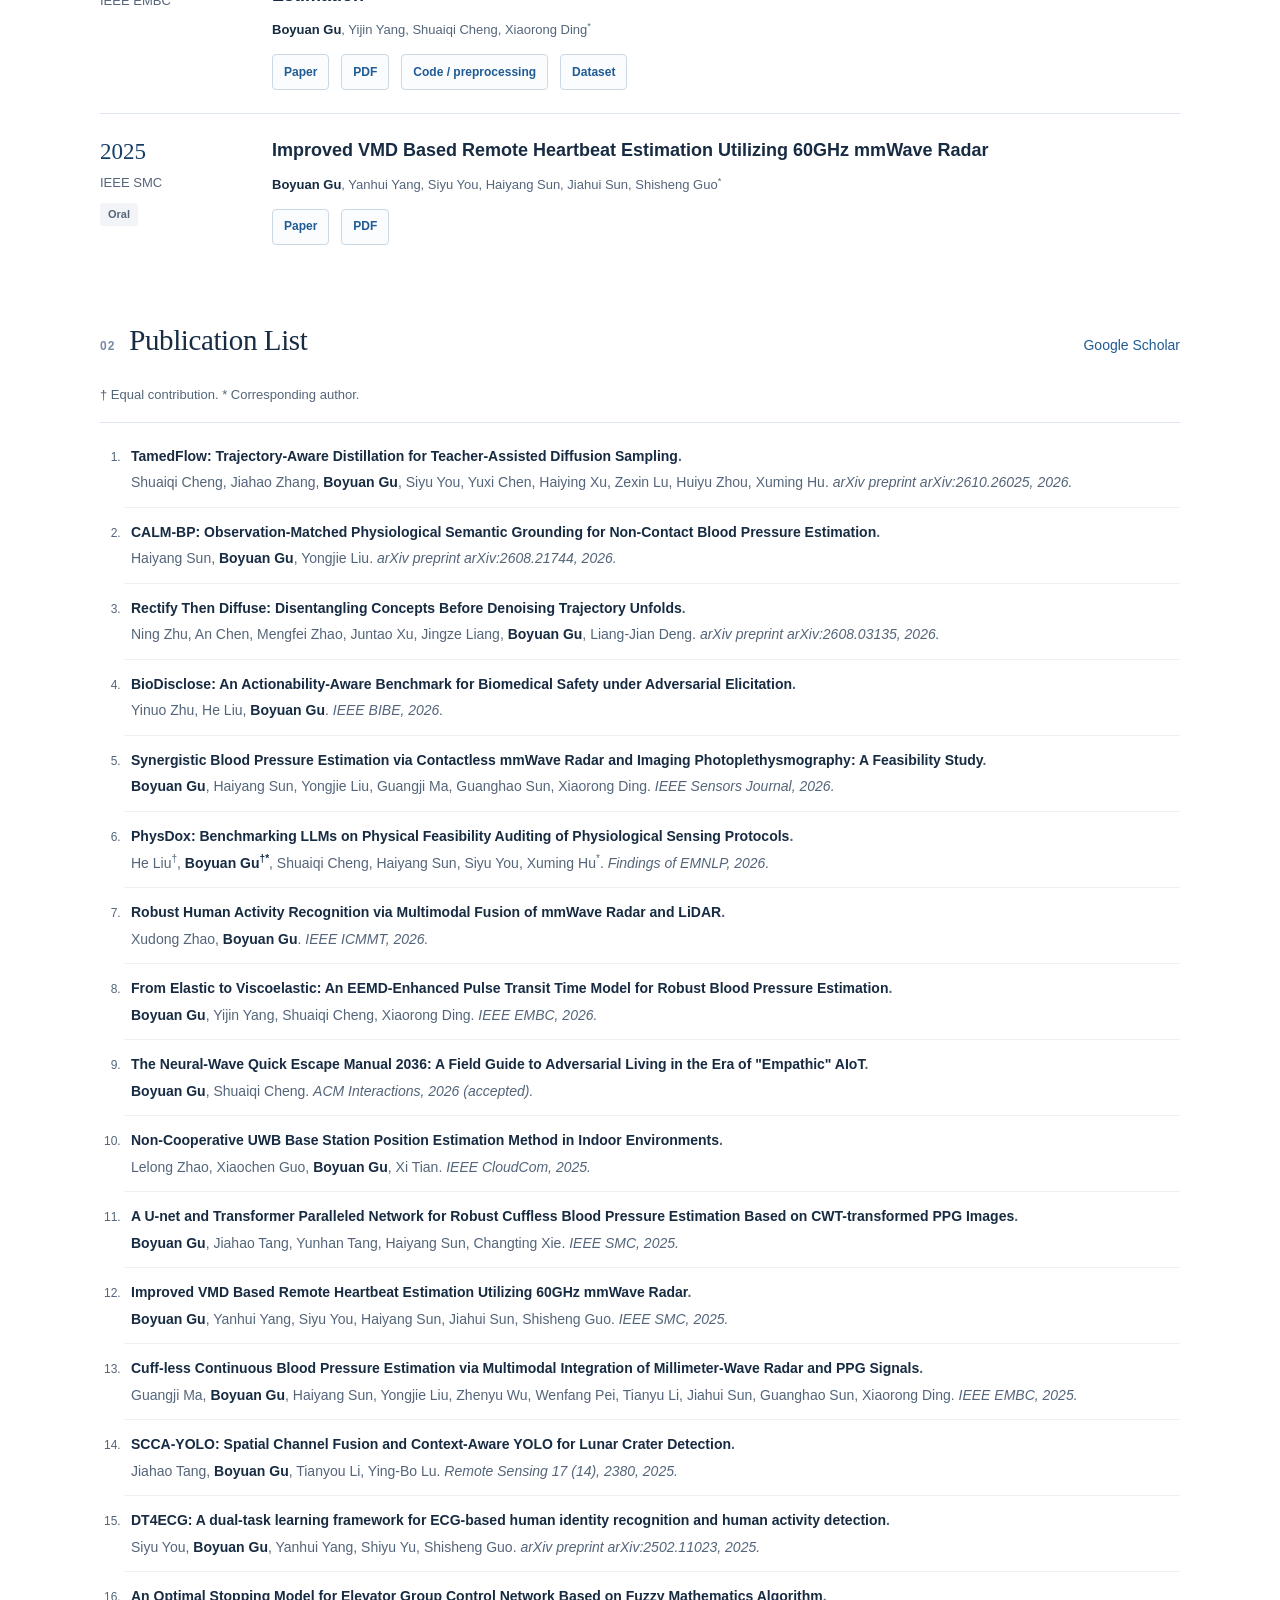
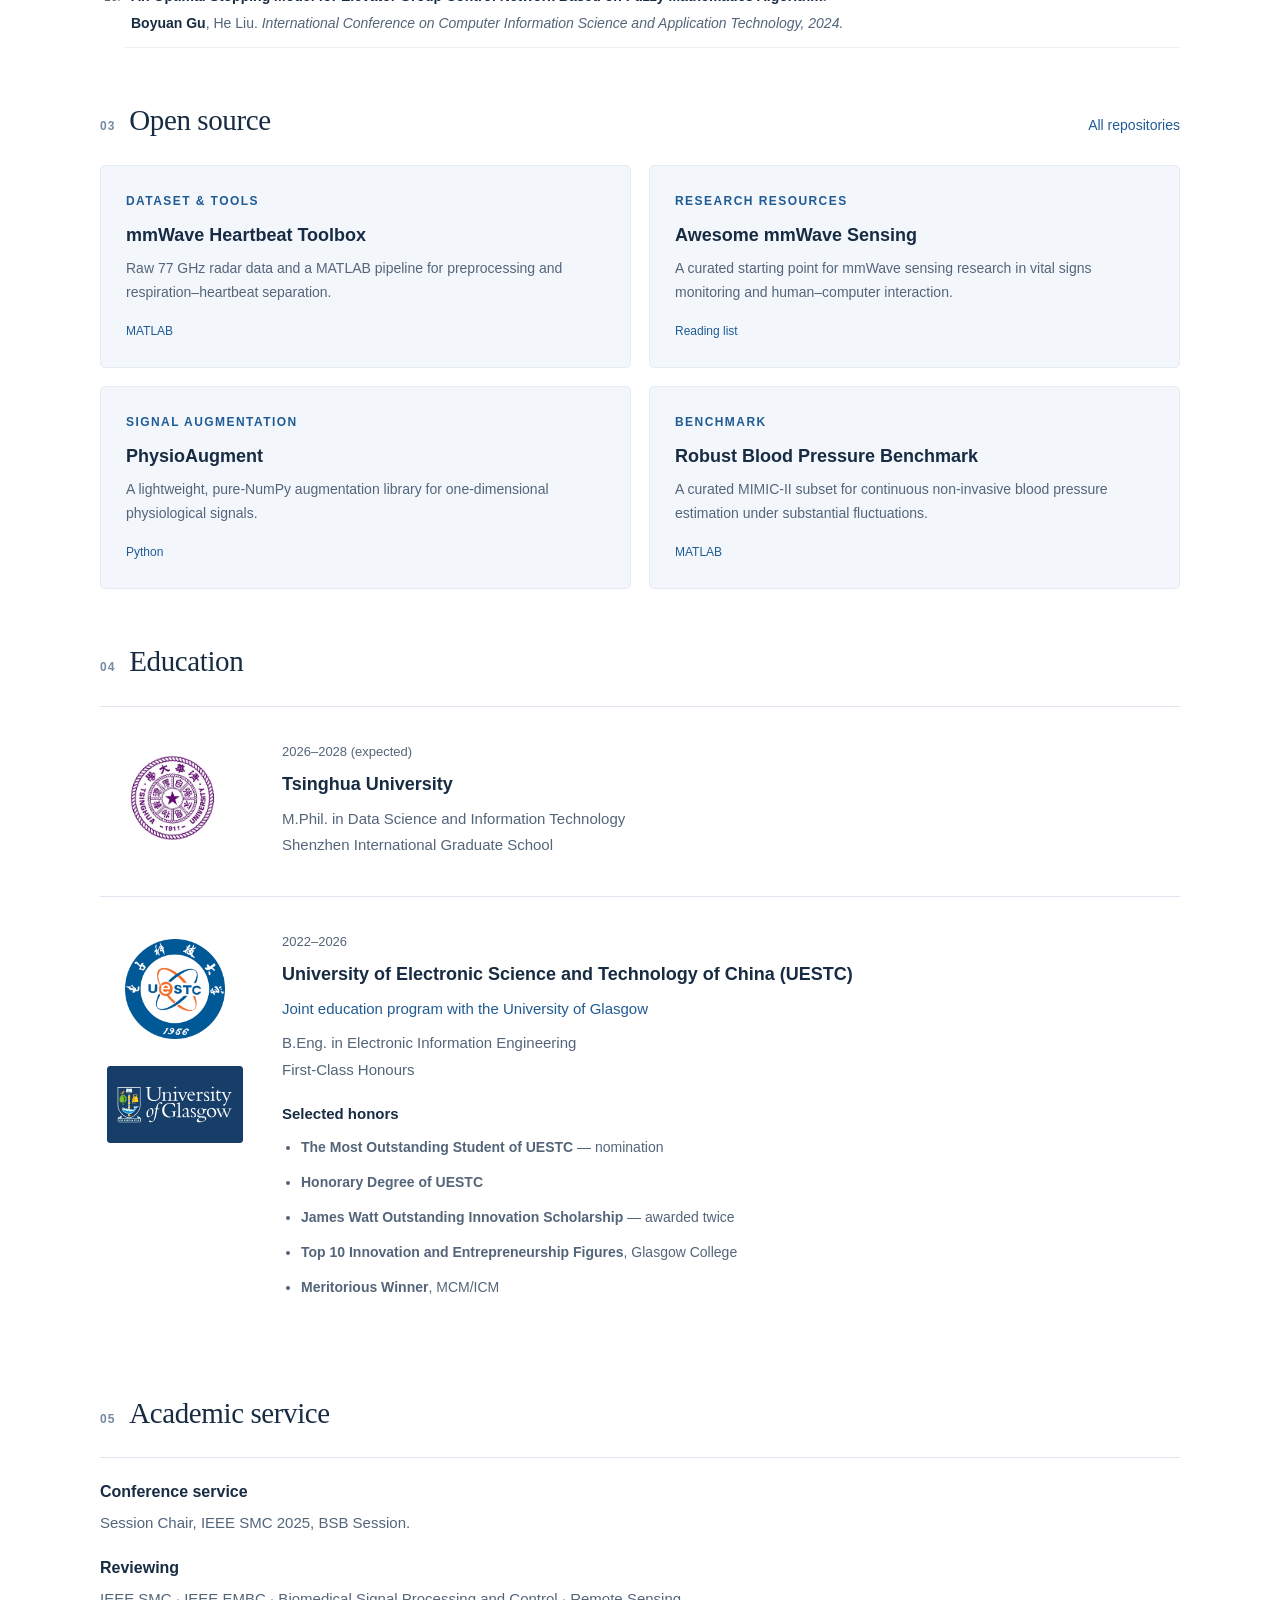
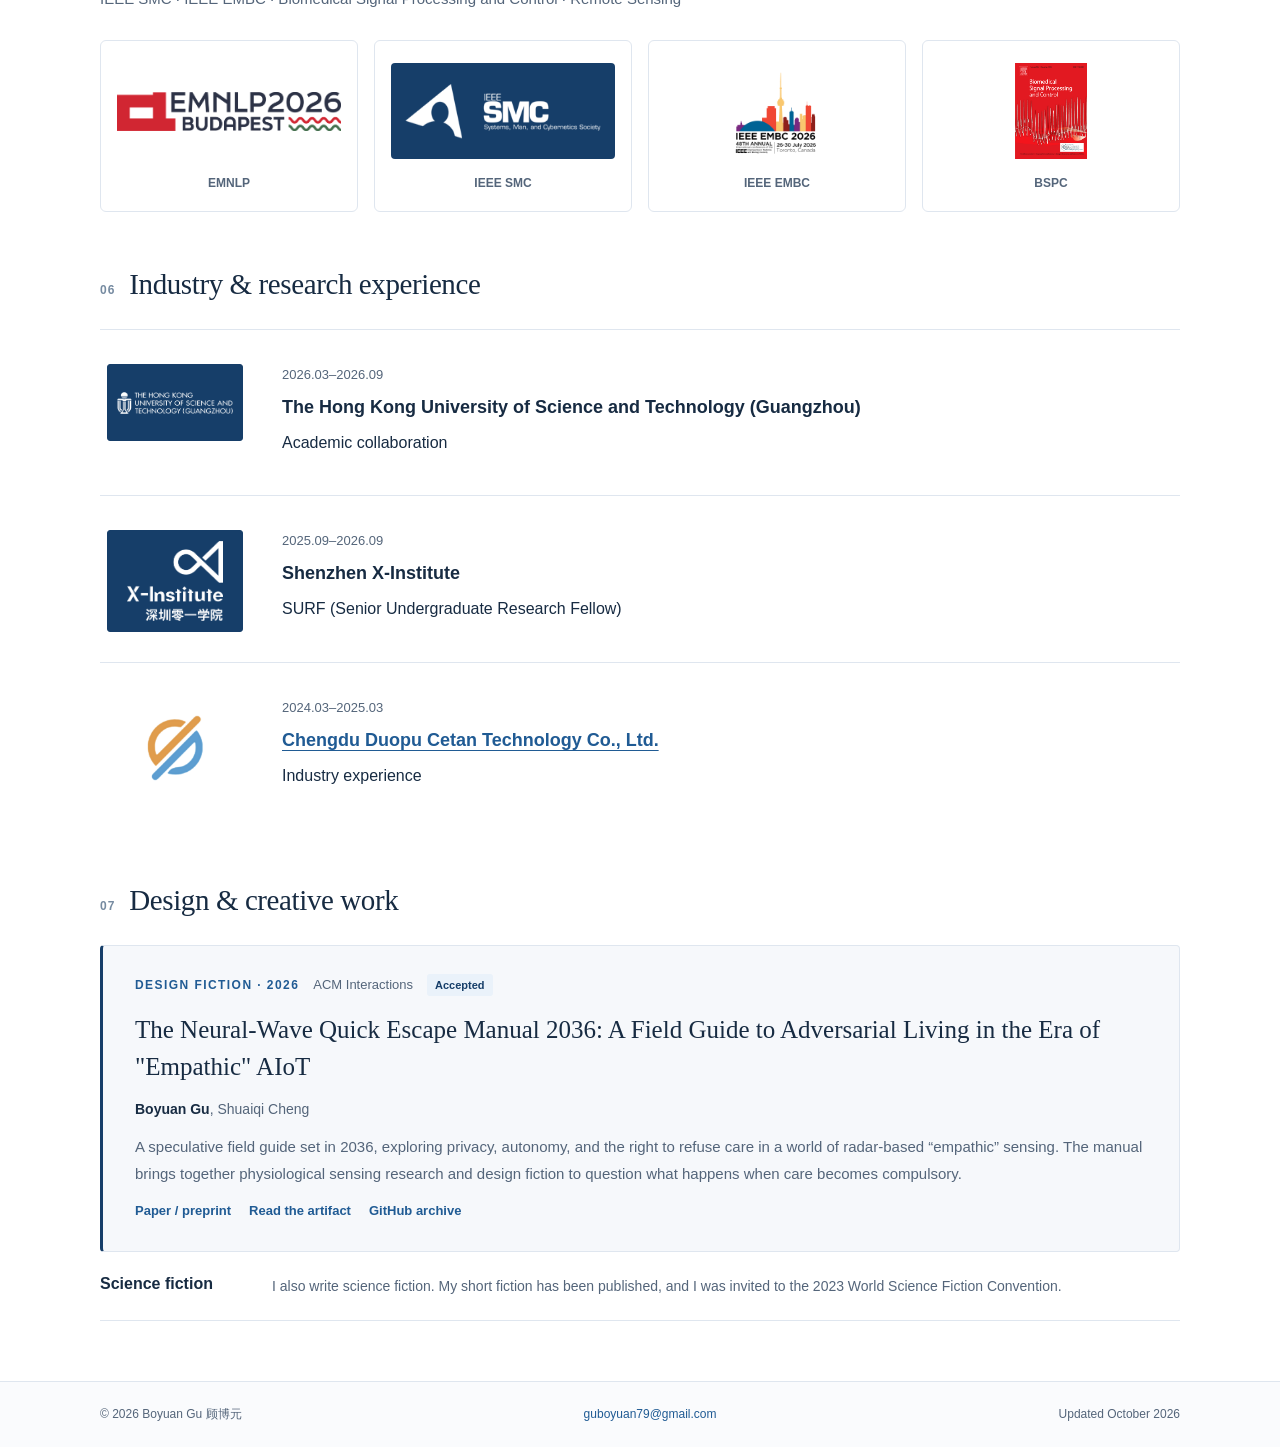
==== commit 1256c524: "Audit bibliography authors and restore selected paper resources" ====
--- a/index.html
+++ b/index.html
@@ -13,7 +13,7 @@
   <meta property="og:image:alt" content="Boyuan Gu">
   <meta name="twitter:card" content="summary">
   <link rel="icon" href="assets/favicon.svg" type="image/svg+xml">
-  <link rel="stylesheet" href="styles.css?v=20261024-1">
+  <link rel="stylesheet" href="styles.css?v=20261024-2">
 <link rel="canonical" href="https://phish-tech.github.io/"><link rel="alternate" hreflang="en" href="https://phish-tech.github.io/"><link rel="alternate" hreflang="zh-CN" href="https://phish-tech.github.io/zh.html"><link rel="alternate" hreflang="x-default" href="https://phish-tech.github.io/"><script src="language.js?v=20260929-3" defer></script></head>
 <body>
   <a class="skip-link" href="#main">Skip to content</a>
@@ -43,9 +43,9 @@
 
     <section class="section news-section" id="news" aria-labelledby="news-title"><div class="section-heading"><h2 id="news-title">News</h2></div><ol class="news-list"><li><time datetime="2026-09">Sep 2026</time><p><a href="https://doi.org/10.1109/JSEN.2026.3706110">Our mmWave–iPPG blood pressure estimation paper</a> is published in <strong>IEEE Sensors Journal</strong>.</p></li><li><time datetime="2026-08">Aug 2026</time><p><a href="https://arxiv.org/abs/2606.05003">PhysDox</a> is accepted to <strong>Findings of EMNLP 2026</strong>.</p></li><li><time datetime="2026-06">Jun 2026</time><p><a href="https://doi.org/10.1109/JSEN.2026.3706110">Our mmWave–iPPG blood pressure estimation paper</a> is accepted to <strong>IEEE Sensors Journal</strong> and released in Early Access.</p></li><li><time datetime="2026-05">May 2026</time><p><a href="https://arxiv.org/abs/2604.27500">From Elastic to Viscoelastic</a> is accepted to <strong>IEEE EMBC 2026</strong>.</p></li><li><time datetime="2026-02">Feb 2026</time><p><a href="https://github.com/phish-tech/Neural-Wave-2036">The Neural-Wave Quick Escape Manual 2036</a> is accepted to <strong>ACM Interactions</strong>.</p></li></ol></section>
 
-    <section class="section selected-papers" id="research" aria-labelledby="research-title"><div class="section-heading"><span class="section-number">01</span><h2 id="research-title">Selected Papers</h2></div><div class="publication-list"><article class="publication featured"><div class="pub-meta"><span class="year">2026</span><span class="venue">Findings of EMNLP</span><span class="badge">Accepted</span></div><div class="pub-body"><h3><a href="https://arxiv.org/abs/2606.05003">PhysDox: Benchmarking LLMs on Physical Feasibility Auditing of Physiological Sensing Protocols</a></h3><p class="authors">He Liu<sup>†</sup>, <strong>Boyuan Gu<sup>†*</sup></strong>, Shuaiqi Cheng, Haiyang Sun, Siyu You, Xuming Hu<sup>*</sup></p></div></article><article class="publication featured"><div class="pub-meta"><span class="year">2026</span><span class="venue">IEEE Sensors Journal</span></div><div class="pub-body"><h3><a href="https://doi.org/10.1109/JSEN.2026.3706110">Synergistic Blood Pressure Estimation via Contactless mmWave Radar and Imaging Photoplethysmography: A Feasibility Study</a></h3><p class="authors"><strong>Boyuan Gu</strong>, Haiyang Sun<sup>†</sup>, Yongjie Liu<sup>†</sup>, Guangji Ma, Guanghao Sun, Xiaorong Ding<sup>*</sup></p></div></article><article class="publication"><div class="pub-meta"><span class="year">2026</span><span class="venue">IEEE EMBC</span></div><div class="pub-body"><h3><a href="https://arxiv.org/abs/2604.27500">From Elastic to Viscoelastic: An EEMD-Enhanced Pulse Transit Time Model for Robust Blood Pressure Estimation</a></h3><p class="authors"><strong>Boyuan Gu</strong>, Yijin Yang, Shuaiqi Cheng, Xiaorong Ding<sup>*</sup></p></div></article><article class="publication"><div class="pub-meta"><span class="year">2025</span><span class="venue">IEEE SMC</span><span class="badge subtle">Oral</span></div><div class="pub-body"><h3><a href="https://doi.org/10.1109/SMC58881.2025.11342664">Improved VMD Based Remote Heartbeat Estimation Utilizing 60GHz mmWave Radar</a></h3><p class="authors"><strong>Boyuan Gu</strong>, Yanhui Yang, Siyu You, Haiyang Sun, Jiahui Sun, Shisheng Guo<sup>*</sup></p></div></article></div></section>
+    <section class="section selected-papers" id="research" aria-labelledby="research-title"><div class="section-heading"><span class="section-number">01</span><h2 id="research-title">Selected Papers</h2></div><p class="section-note author-note">† Equal contribution. * Corresponding author.</p><div class="publication-list"><article class="publication featured"><div class="pub-meta"><span class="year">2026</span><span class="venue">Findings of EMNLP</span><span class="badge">Accepted</span></div><div class="pub-body"><h3><a href="https://arxiv.org/abs/2606.05003">PhysDox: Benchmarking LLMs on Physical Feasibility Auditing of Physiological Sensing Protocols</a></h3><p class="authors">He Liu<sup>†</sup>, <strong>Boyuan Gu<sup>†*</sup></strong>, Shuaiqi Cheng, Haiyang Sun, Siyu You, Xuming Hu<sup>*</sup></p><div class="paper-links" aria-label="Paper resources"><a href="https://arxiv.org/abs/2606.05003">Paper</a><a href="https://arxiv.org/pdf/2606.05003">PDF</a><a href="https://github.com/phish-tech/PhysDox">Code</a></div></div></article><article class="publication featured"><div class="pub-meta"><span class="year">2026</span><span class="venue">IEEE Sensors Journal</span></div><div class="pub-body"><h3><a href="https://doi.org/10.1109/JSEN.2026.3706110">Synergistic Blood Pressure Estimation via Contactless mmWave Radar and Imaging Photoplethysmography: A Feasibility Study</a></h3><p class="authors"><strong>Boyuan Gu</strong>, Haiyang Sun, Yongjie Liu, Guangji Ma, Guanghao Sun, Xiaorong Ding<sup>*</sup></p><div class="paper-links" aria-label="Paper resources"><a href="https://doi.org/10.1109/JSEN.2026.3706110">Paper</a><a href="https://arxiv.org/pdf/2606.13701">PDF</a></div></div></article><article class="publication"><div class="pub-meta"><span class="year">2026</span><span class="venue">IEEE EMBC</span></div><div class="pub-body"><h3><a href="https://arxiv.org/abs/2604.27500">From Elastic to Viscoelastic: An EEMD-Enhanced Pulse Transit Time Model for Robust Blood Pressure Estimation</a></h3><p class="authors"><strong>Boyuan Gu</strong>, Yijin Yang, Shuaiqi Cheng, Xiaorong Ding<sup>*</sup></p><div class="paper-links" aria-label="Paper resources"><a href="https://arxiv.org/abs/2604.27500">Paper</a><a href="https://arxiv.org/pdf/2604.27500">PDF</a><a href="https://github.com/phish-tech/Robust_Blood_Pressure_Benchmark">Code / preprocessing</a><a href="https://zenodo.org/records/19912053">Dataset</a></div></div></article><article class="publication"><div class="pub-meta"><span class="year">2025</span><span class="venue">IEEE SMC</span><span class="badge subtle">Oral</span></div><div class="pub-body"><h3><a href="https://doi.org/10.1109/SMC58881.2025.11342664">Improved VMD Based Remote Heartbeat Estimation Utilizing 60GHz mmWave Radar</a></h3><p class="authors"><strong>Boyuan Gu</strong>, Yanhui Yang, Siyu You, Haiyang Sun, Jiahui Sun, Shisheng Guo<sup>*</sup></p><div class="paper-links" aria-label="Paper resources"><a href="https://doi.org/10.1109/SMC58881.2025.11342664">Paper</a><a href="https://arxiv.org/pdf/2502.11042">PDF</a></div></div></article></div></section>
 
-    <section class="section" id="publications" aria-labelledby="publications-title"><div class="section-heading"><span class="section-number">02</span><h2 id="publications-title">Publication List</h2><a class="heading-link" href="https://scholar.google.com/citations?user=TJ2_Fq8AAAAJ&amp;sortby=pubdate&amp;pagesize=100">Google Scholar</a></div><ol class="compact-publications"><li><span class="citation-title"><a href="https://arxiv.org/abs/2610.26025">TamedFlow: Trajectory-Aware Distillation for Teacher-Assisted Diffusion Sampling</a>.</span> <span class="citation-authors">S Cheng, J Zhang, <strong>Boyuan Gu</strong>, S You, Y Chen, H Xu, Z Lu, H Zhou, X Hu.</span> <span class="citation-venue">arXiv preprint arXiv:2610.26025, 2026.</span></li><li><span class="citation-title"><a href="https://arxiv.org/abs/2608.21744">CALM-BP: Observation-Matched Physiological Semantic Grounding for Non-Contact Blood Pressure Estimation</a>.</span> <span class="citation-authors">H Sun, <strong>Boyuan Gu</strong>, Y Liu.</span> <span class="citation-venue">arXiv preprint arXiv:2608.21744, 2026.</span></li><li><span class="citation-title"><a href="https://arxiv.org/abs/2608.03135">Rectify Then Diffuse: Disentangling Concepts Before Denoising Trajectory Unfolds</a>.</span> <span class="citation-authors">N Zhu, A Chen, M Zhao, J Xu, J Liang, <strong>Boyuan Gu</strong>, LJ Deng.</span> <span class="citation-venue">arXiv preprint arXiv:2608.03135, 2026.</span></li><li><span class="citation-title"><a href="https://scholar.google.com/citations?view_op=view_citation&amp;hl=en&amp;user=TJ2_Fq8AAAAJ&amp;pagesize=100&amp;sortby=pubdate&amp;citation_for_view=TJ2_Fq8AAAAJ:roLk4NBRz8UC">BioDisclose: An Actionability-Aware Benchmark for Biomedical Safety under Adversarial Elicitation</a>.</span> <span class="citation-authors">Y Zhu, H Liu, <strong>Boyuan Gu</strong>.</span> <span class="citation-venue">IEEE BIBE, 2026.</span></li><li><span class="citation-title"><a href="https://doi.org/10.1109/JSEN.2026.3706110">Synergistic Blood Pressure Estimation via Contactless mmWave Radar and Imaging Photoplethysmography: A Feasibility Study</a>.</span> <span class="citation-authors"><strong>Boyuan Gu</strong>, H Sun, Y Liu, G Ma, G Sun, X Ding.</span> <span class="citation-venue">IEEE Sensors Journal, 2026.</span></li><li><span class="citation-title"><a href="https://arxiv.org/abs/2606.05003">PhysDox: Benchmarking LLMs on Physical Feasibility Auditing of Physiological Sensing Protocols</a>.</span> <span class="citation-authors">H Liu*, <strong>Boyuan Gu</strong>*, S Cheng, H Sun, S You, X Hu.</span> <span class="citation-venue">Findings of EMNLP, 2026.</span></li><li><span class="citation-title"><a href="https://scholar.google.com/citations?view_op=view_citation&amp;hl=en&amp;user=TJ2_Fq8AAAAJ&amp;pagesize=100&amp;sortby=pubdate&amp;citation_for_view=TJ2_Fq8AAAAJ:0EnyYjriUFMC">Robust Human Activity Recognition via Multimodal Fusion of mmWave Radar and LiDAR</a>.</span> <span class="citation-authors">X Zhao, <strong>Boyuan Gu</strong>.</span> <span class="citation-venue">IEEE ICMMT, 2026.</span></li><li><span class="citation-title"><a href="https://arxiv.org/abs/2604.27500">From Elastic to Viscoelastic: An EEMD-Enhanced Pulse Transit Time Model for Robust Blood Pressure Estimation</a>.</span> <span class="citation-authors"><strong>Boyuan Gu</strong>, Y Yang, S Cheng, X Ding.</span> <span class="citation-venue">IEEE EMBC, 2026.</span></li><li><span class="citation-title"><a href="https://scholar.google.com/citations?view_op=view_citation&amp;hl=en&amp;user=TJ2_Fq8AAAAJ&amp;pagesize=100&amp;sortby=pubdate&amp;citation_for_view=TJ2_Fq8AAAAJ:eQOLeE2rZwMC">The Neural-Wave Quick Escape Manual 2036: A Field Guide to Adversarial Living in the Era of&quot; Empathic&quot; AIoT</a>.</span> <span class="citation-authors"><strong>Boyuan Gu</strong>, S Cheng.</span> <span class="citation-venue">ACM Interactions, 2026 (accepted).</span></li><li><span class="citation-title"><a href="https://scholar.google.com/citations?view_op=view_citation&amp;hl=en&amp;user=TJ2_Fq8AAAAJ&amp;pagesize=100&amp;sortby=pubdate&amp;citation_for_view=TJ2_Fq8AAAAJ:hqOjcs7Dif8C">Non-Cooperative UWB Base Station Position Estimation Method in Indoor Environments</a>.</span> <span class="citation-authors">L Zhao, X Guo, <strong>Boyuan Gu</strong>, X Tian.</span> <span class="citation-venue">IEEE CloudCom, 2025.</span></li><li><span class="citation-title"><a href="https://scholar.google.com/citations?view_op=view_citation&amp;hl=en&amp;user=TJ2_Fq8AAAAJ&amp;pagesize=100&amp;sortby=pubdate&amp;citation_for_view=TJ2_Fq8AAAAJ:YsMSGLbcyi4C">A U-net and Transformer Paralleled Network for Robust Cuffless Blood Pressure Estimation Based on CWT-transformed PPG Images</a>.</span> <span class="citation-authors"><strong>Boyuan Gu</strong>, J Tang, Y Tang, H Sun, C Xie.</span> <span class="citation-venue">IEEE SMC, 2025.</span></li><li><span class="citation-title"><a href="https://doi.org/10.1109/SMC58881.2025.11342664">Improved VMD Based Remote Heartbeat Estimation Utilizing 60GHz mmWave Radar</a>.</span> <span class="citation-authors"><strong>Boyuan Gu</strong>, Y Yang, S You, H Sun, J Sun, S Guo.</span> <span class="citation-venue">IEEE SMC, 2025.</span></li><li><span class="citation-title"><a href="https://doi.org/10.1109/EMBC58623.2025.11253283">Cuff-less Continuous Blood Pressure Estimation via Multimodal Integration of Millimeter-Wave Radar and PPG Signals</a>.</span> <span class="citation-authors">G Ma, <strong>Boyuan Gu</strong>, H Sun, Y Liu, Z Wu, W Pei, T Li, J Sun, G Sun, X Ding.</span> <span class="citation-venue">IEEE EMBC, 2025.</span></li><li><span class="citation-title"><a href="https://scholar.google.com/citations?view_op=view_citation&amp;hl=en&amp;user=TJ2_Fq8AAAAJ&amp;pagesize=100&amp;sortby=pubdate&amp;citation_for_view=TJ2_Fq8AAAAJ:qjMakFHDy7sC">SCCA-YOLO: Spatial Channel Fusion and Context-Aware YOLO for Lunar Crater Detection</a>.</span> <span class="citation-authors">J Tang, <strong>Boyuan Gu</strong>, T Li, YB Lu.</span> <span class="citation-venue">Remote Sensing 17 (14), 2380, 2025.</span></li><li><span class="citation-title"><a href="https://arxiv.org/abs/2502.11023">DT4ECG: A dual-task learning framework for ECG-based human identity recognition and human activity detection</a>.</span> <span class="citation-authors">S You, <strong>Boyuan Gu</strong>, Y Yang, S Yu, S Guo.</span> <span class="citation-venue">arXiv preprint arXiv:2502.11023, 2025.</span></li><li><span class="citation-title"><a href="https://scholar.google.com/citations?view_op=view_citation&amp;hl=en&amp;user=TJ2_Fq8AAAAJ&amp;pagesize=100&amp;sortby=pubdate&amp;citation_for_view=TJ2_Fq8AAAAJ:u5HHmVD_uO8C">An Optimal Stopping Model for Elevator Group Control Network Based on Fuzzy Mathematics Algorithm</a>.</span> <span class="citation-authors"><strong>Boyuan Gu</strong>, H Liu.</span> <span class="citation-venue">International Conference on Computer Information Science and Application Technology, 2024.</span></li></ol></section>
+    <section class="section" id="publications" aria-labelledby="publications-title"><div class="section-heading"><span class="section-number">02</span><h2 id="publications-title">Publication List</h2><a class="heading-link" href="https://scholar.google.com/citations?user=TJ2_Fq8AAAAJ&amp;sortby=pubdate&amp;pagesize=100">Google Scholar</a></div><p class="section-note author-note">† Equal contribution. * Corresponding author.</p><ol class="compact-publications"><li><span class="citation-title"><a href="https://arxiv.org/abs/2610.26025">TamedFlow: Trajectory-Aware Distillation for Teacher-Assisted Diffusion Sampling</a>.</span> <span class="citation-authors">Shuaiqi Cheng, Jiahao Zhang, <strong>Boyuan Gu</strong>, Siyu You, Yuxi Chen, Haiying Xu, Zexin Lu, Huiyu Zhou, Xuming Hu.</span> <span class="citation-venue">arXiv preprint arXiv:2610.26025, 2026.</span></li><li><span class="citation-title"><a href="https://arxiv.org/abs/2608.21744">CALM-BP: Observation-Matched Physiological Semantic Grounding for Non-Contact Blood Pressure Estimation</a>.</span> <span class="citation-authors">Haiyang Sun, <strong>Boyuan Gu</strong>, Yongjie Liu.</span> <span class="citation-venue">arXiv preprint arXiv:2608.21744, 2026.</span></li><li><span class="citation-title"><a href="https://arxiv.org/abs/2608.03135">Rectify Then Diffuse: Disentangling Concepts Before Denoising Trajectory Unfolds</a>.</span> <span class="citation-authors">Ning Zhu, An Chen, Mengfei Zhao, Juntao Xu, Jingze Liang, <strong>Boyuan Gu</strong>, Liang-Jian Deng.</span> <span class="citation-venue">arXiv preprint arXiv:2608.03135, 2026.</span></li><li><span class="citation-title"><a href="https://arxiv.org/abs/2607.25700">BioDisclose: An Actionability-Aware Benchmark for Biomedical Safety under Adversarial Elicitation</a>.</span> <span class="citation-authors">Yinuo Zhu, He Liu, <strong>Boyuan Gu</strong>.</span> <span class="citation-venue">IEEE BIBE, 2026.</span></li><li><span class="citation-title"><a href="https://doi.org/10.1109/JSEN.2026.3706110">Synergistic Blood Pressure Estimation via Contactless mmWave Radar and Imaging Photoplethysmography: A Feasibility Study</a>.</span> <span class="citation-authors"><strong>Boyuan Gu</strong>, Haiyang Sun, Yongjie Liu, Guangji Ma, Guanghao Sun, Xiaorong Ding.</span> <span class="citation-venue">IEEE Sensors Journal, 2026.</span></li><li><span class="citation-title"><a href="https://arxiv.org/abs/2606.05003">PhysDox: Benchmarking LLMs on Physical Feasibility Auditing of Physiological Sensing Protocols</a>.</span> <span class="citation-authors">He Liu<sup>†</sup>, <strong>Boyuan Gu<sup>†*</sup></strong>, Shuaiqi Cheng, Haiyang Sun, Siyu You, Xuming Hu<sup>*</sup>.</span> <span class="citation-venue">Findings of EMNLP, 2026.</span></li><li><span class="citation-title"><a href="https://scholar.google.com/citations?view_op=view_citation&amp;hl=en&amp;user=TJ2_Fq8AAAAJ&amp;pagesize=100&amp;sortby=pubdate&amp;citation_for_view=TJ2_Fq8AAAAJ:0EnyYjriUFMC">Robust Human Activity Recognition via Multimodal Fusion of mmWave Radar and LiDAR</a>.</span> <span class="citation-authors">Xudong Zhao, <strong>Boyuan Gu</strong>.</span> <span class="citation-venue">IEEE ICMMT, 2026.</span></li><li><span class="citation-title"><a href="https://arxiv.org/abs/2604.27500">From Elastic to Viscoelastic: An EEMD-Enhanced Pulse Transit Time Model for Robust Blood Pressure Estimation</a>.</span> <span class="citation-authors"><strong>Boyuan Gu</strong>, Yijin Yang, Shuaiqi Cheng, Xiaorong Ding.</span> <span class="citation-venue">IEEE EMBC, 2026.</span></li><li><span class="citation-title"><a href="https://arxiv.org/abs/2602.19139">The Neural-Wave Quick Escape Manual 2036: A Field Guide to Adversarial Living in the Era of &quot;Empathic&quot; AIoT</a>.</span> <span class="citation-authors"><strong>Boyuan Gu</strong>, Shuaiqi Cheng.</span> <span class="citation-venue">ACM Interactions, 2026 (accepted).</span></li><li><span class="citation-title"><a href="https://scholar.google.com/citations?view_op=view_citation&amp;hl=en&amp;user=TJ2_Fq8AAAAJ&amp;pagesize=100&amp;sortby=pubdate&amp;citation_for_view=TJ2_Fq8AAAAJ:hqOjcs7Dif8C">Non-Cooperative UWB Base Station Position Estimation Method in Indoor Environments</a>.</span> <span class="citation-authors">Lelong Zhao, Xiaochen Guo, <strong>Boyuan Gu</strong>, Xi Tian.</span> <span class="citation-venue">IEEE CloudCom, 2025.</span></li><li><span class="citation-title"><a href="https://scholar.google.com/citations?view_op=view_citation&amp;hl=en&amp;user=TJ2_Fq8AAAAJ&amp;pagesize=100&amp;sortby=pubdate&amp;citation_for_view=TJ2_Fq8AAAAJ:YsMSGLbcyi4C">A U-net and Transformer Paralleled Network for Robust Cuffless Blood Pressure Estimation Based on CWT-transformed PPG Images</a>.</span> <span class="citation-authors"><strong>Boyuan Gu</strong>, Jiahao Tang, Yunhan Tang, Haiyang Sun, Changting Xie.</span> <span class="citation-venue">IEEE SMC, 2025.</span></li><li><span class="citation-title"><a href="https://doi.org/10.1109/SMC58881.2025.11342664">Improved VMD Based Remote Heartbeat Estimation Utilizing 60GHz mmWave Radar</a>.</span> <span class="citation-authors"><strong>Boyuan Gu</strong>, Yanhui Yang, Siyu You, Haiyang Sun, Jiahui Sun, Shisheng Guo.</span> <span class="citation-venue">IEEE SMC, 2025.</span></li><li><span class="citation-title"><a href="https://doi.org/10.1109/EMBC58623.2025.11253283">Cuff-less Continuous Blood Pressure Estimation via Multimodal Integration of Millimeter-Wave Radar and PPG Signals</a>.</span> <span class="citation-authors">Guangji Ma, <strong>Boyuan Gu</strong>, Haiyang Sun, Yongjie Liu, Zhenyu Wu, Wenfang Pei, Tianyu Li, Jiahui Sun, Guanghao Sun, Xiaorong Ding.</span> <span class="citation-venue">IEEE EMBC, 2025.</span></li><li><span class="citation-title"><a href="https://scholar.google.com/citations?view_op=view_citation&amp;hl=en&amp;user=TJ2_Fq8AAAAJ&amp;pagesize=100&amp;sortby=pubdate&amp;citation_for_view=TJ2_Fq8AAAAJ:qjMakFHDy7sC">SCCA-YOLO: Spatial Channel Fusion and Context-Aware YOLO for Lunar Crater Detection</a>.</span> <span class="citation-authors">Jiahao Tang, <strong>Boyuan Gu</strong>, Tianyou Li, Ying-Bo Lu.</span> <span class="citation-venue">Remote Sensing 17 (14), 2380, 2025.</span></li><li><span class="citation-title"><a href="https://arxiv.org/abs/2502.11023">DT4ECG: A dual-task learning framework for ECG-based human identity recognition and human activity detection</a>.</span> <span class="citation-authors">Siyu You, <strong>Boyuan Gu</strong>, Yanhui Yang, Shiyu Yu, Shisheng Guo.</span> <span class="citation-venue">arXiv preprint arXiv:2502.11023, 2025.</span></li><li><span class="citation-title"><a href="https://scholar.google.com/citations?view_op=view_citation&amp;hl=en&amp;user=TJ2_Fq8AAAAJ&amp;pagesize=100&amp;sortby=pubdate&amp;citation_for_view=TJ2_Fq8AAAAJ:u5HHmVD_uO8C">An Optimal Stopping Model for Elevator Group Control Network Based on Fuzzy Mathematics Algorithm</a>.</span> <span class="citation-authors"><strong>Boyuan Gu</strong>, He Liu.</span> <span class="citation-venue">International Conference on Computer Information Science and Application Technology, 2024.</span></li></ol></section>
 
     <section class="section" id="opensource" aria-labelledby="opensource-title">
       <div class="section-heading"><span class="section-number">03</span><h2 id="opensource-title">Open source</h2><a class="heading-link" href="https://github.com/phish-tech">All repositories</a></div>
@@ -74,7 +74,7 @@
       <article class="creative-feature">
         <div class="creative-meta"><span class="topic-label">DESIGN FICTION · 2026</span><span class="venue">ACM Interactions</span><span class="badge">Accepted</span></div>
         <h3><a href="https://github.com/phish-tech/Neural-Wave-2036">The Neural-Wave Quick Escape Manual 2036: A Field Guide to Adversarial Living in the Era of &quot;Empathic&quot; AIoT</a></h3>
-        <p class="authors"><strong>Boyuan Gu</strong>, Shuaiqi Cheng, Minghao Yu</p>
+        <p class="authors"><strong>Boyuan Gu</strong>, Shuaiqi Cheng</p>
         <p>A speculative field guide set in 2036, exploring privacy, autonomy, and the right to refuse care in a world of radar-based “empathic” sensing. The manual brings together physiological sensing research and design fiction to question what happens when care becomes compulsory.</p>
         <div class="paper-links"><a href="https://github.com/phish-tech/Neural-Wave-2036/blob/main/paper/neural_wave_quick_escape_manual_2036_preprint.pdf">Paper / preprint</a><a href="https://github.com/phish-tech/Neural-Wave-2036/blob/main/manual/Neural-Wave_Quick_Escape_Manual_2036.pdf">Read the artifact</a><a href="https://github.com/phish-tech/Neural-Wave-2036">GitHub archive</a></div>
       </article>
--- a/styles.css
+++ b/styles.css
@@ -132,3 +132,14 @@
 .citation-title a{color:var(--ink);text-decoration:none}.citation-title a:hover{text-decoration:underline;color:var(--link)}
 .citation-authors strong{color:var(--ink)}.citation-venue{font-style:italic}
 @media(max-width:600px){.selected-papers .publication{grid-template-columns:1fr}.compact-publications li{font-size:13px;padding:9px 0 9px 3px}.selected-papers .pub-body h3{font-size:17px}}
+
+/* Bibliography audit: readable authors and accessible resource controls. */
+.compact-publications .citation-title{display:block;font-weight:600;margin-bottom:2px}
+.compact-publications .citation-authors{color:var(--muted)}
+.compact-publications li{border-bottom:1px solid #edf1f6;padding-top:12px;padding-bottom:12px;overflow-wrap:anywhere}
+.selected-papers .paper-links{gap:8px 12px;margin-top:12px}
+.selected-papers .paper-links a{display:inline-flex;align-items:center;min-height:36px;padding:4px 11px;border:1px solid #cbd8e5;border-radius:4px;font-size:12px;background:#fafcfe}
+.selected-papers .paper-links a:hover{background:#edf3fa;border-color:#9bb5ce;text-decoration:none}
+.selected-papers .authors{line-height:1.8}
+.author-note{margin-top:0;margin-bottom:15px;line-height:1.7}
+@media(max-width:600px){.selected-papers .paper-links a{min-height:40px}.compact-publications li{font-size:13px;line-height:1.85}.selected-papers .pub-meta{gap:8px 12px}.selected-papers .pub-body h3{overflow-wrap:anywhere}.selected-papers .authors{font-size:13px}}
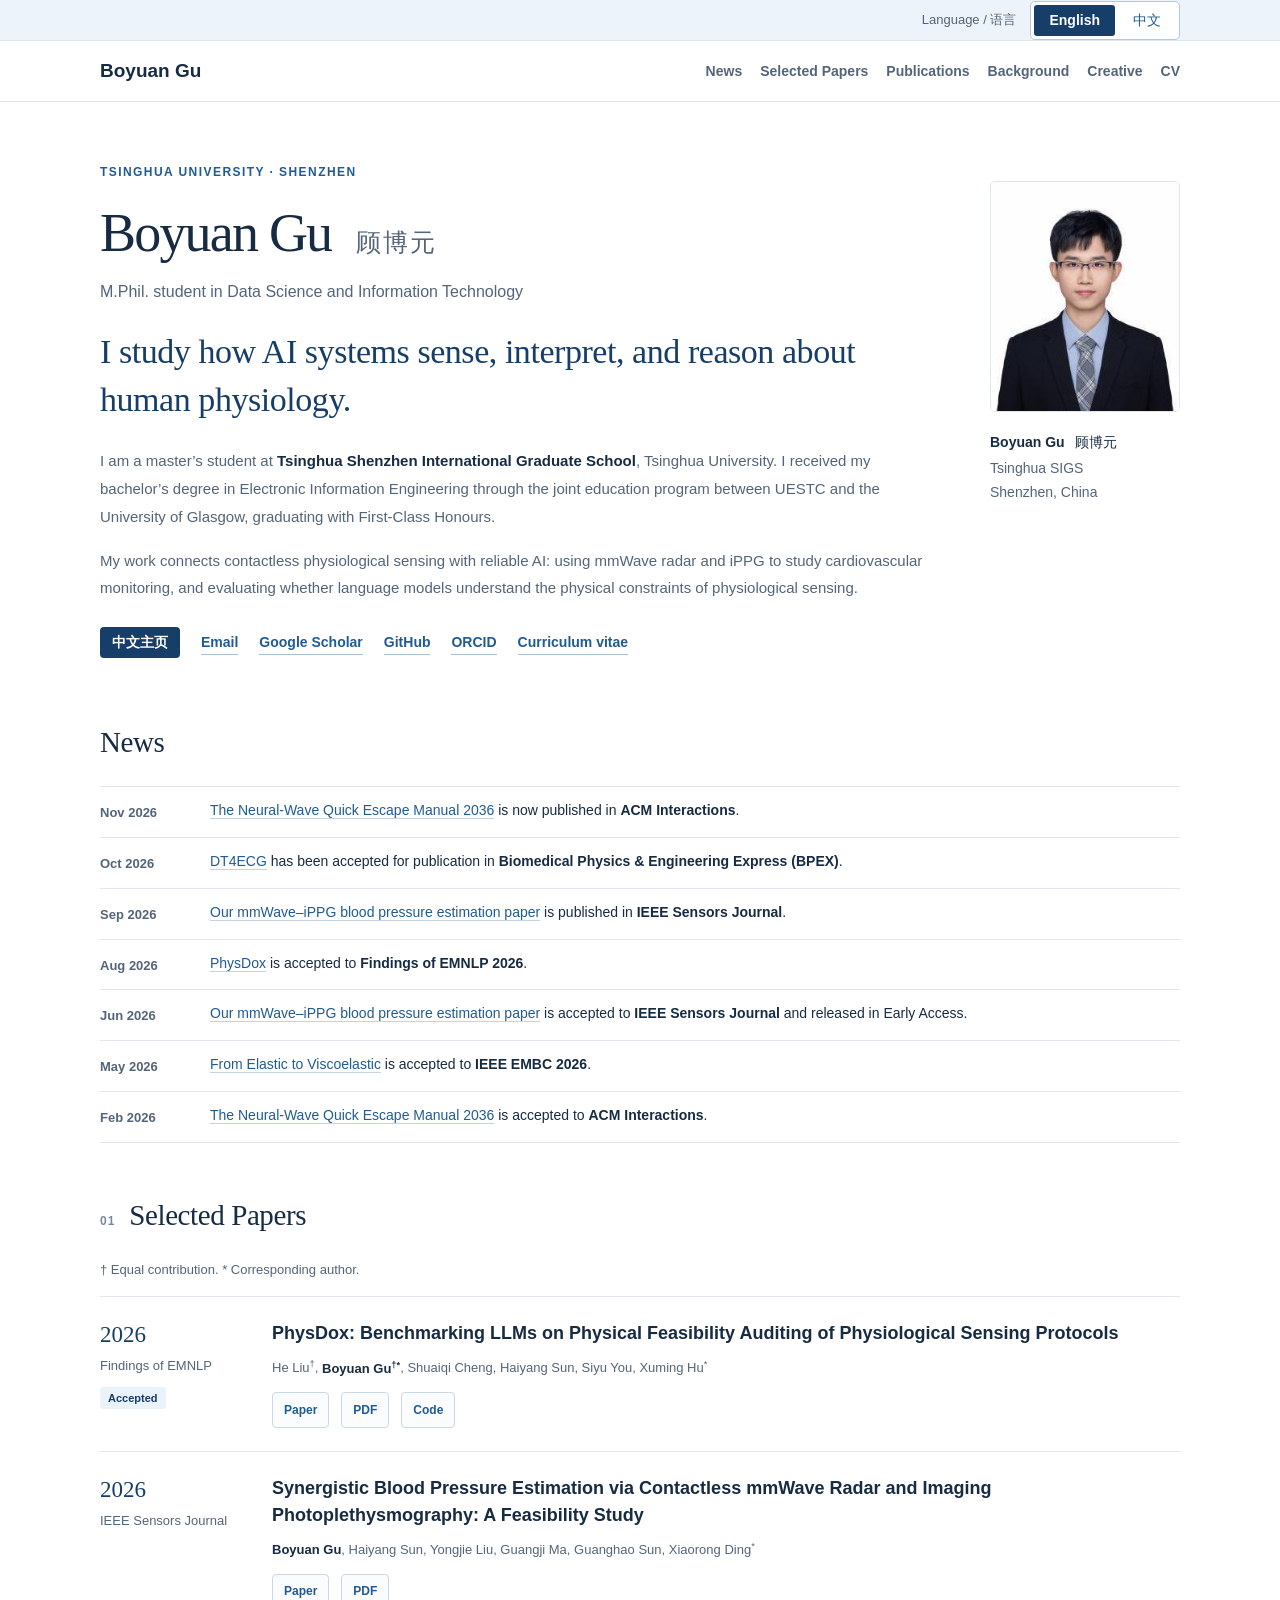
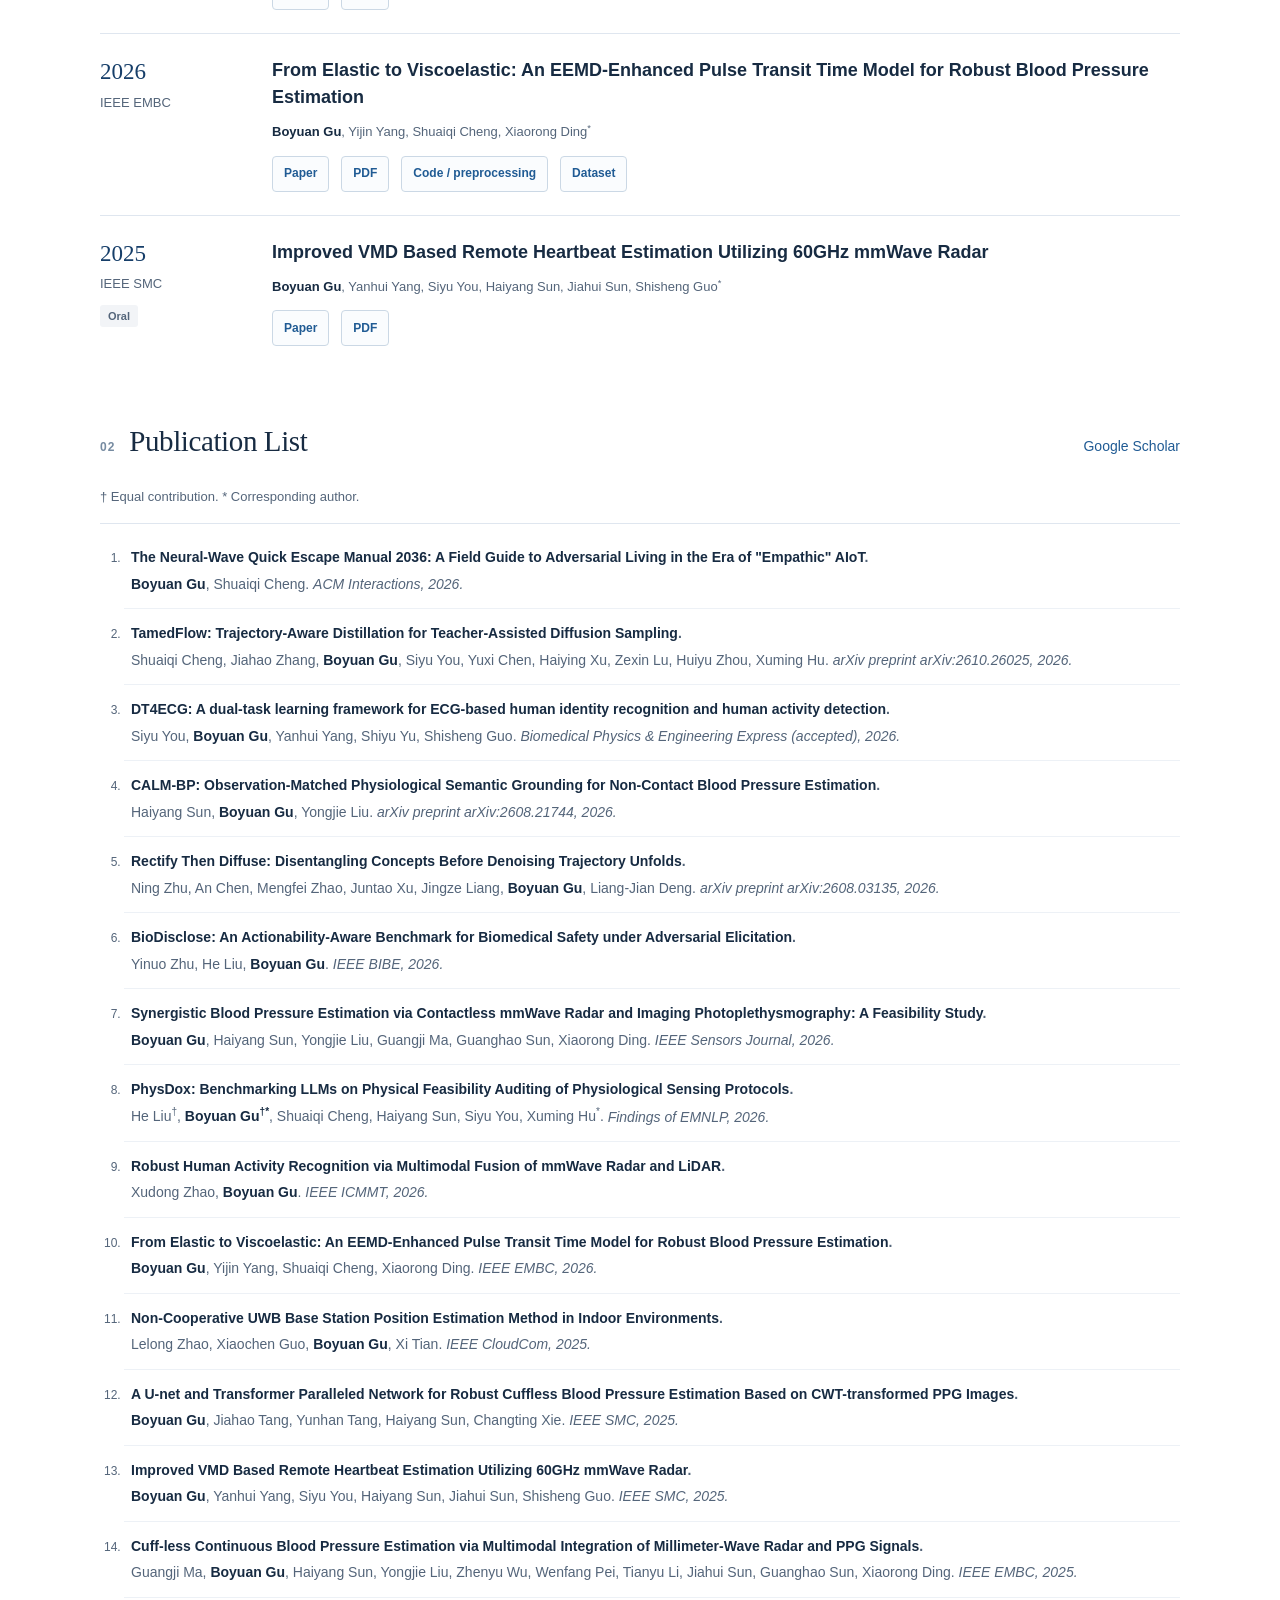
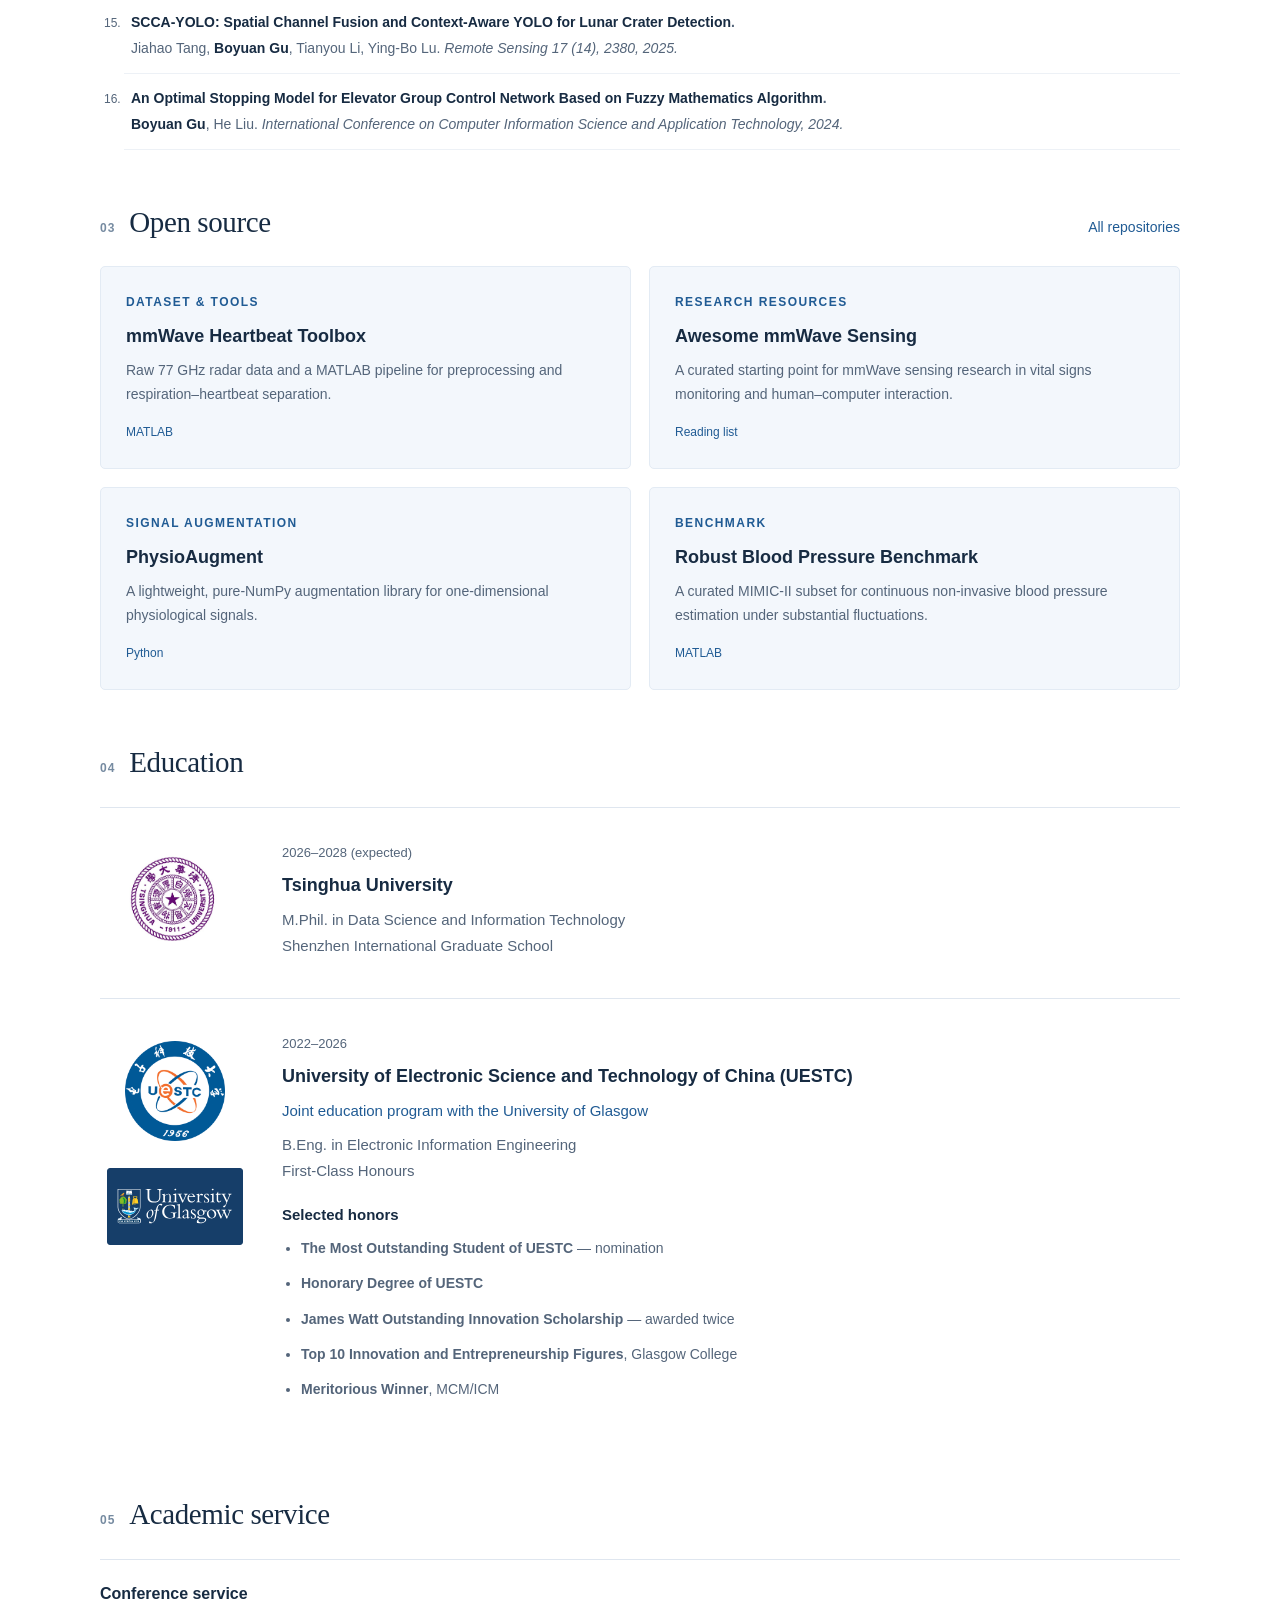
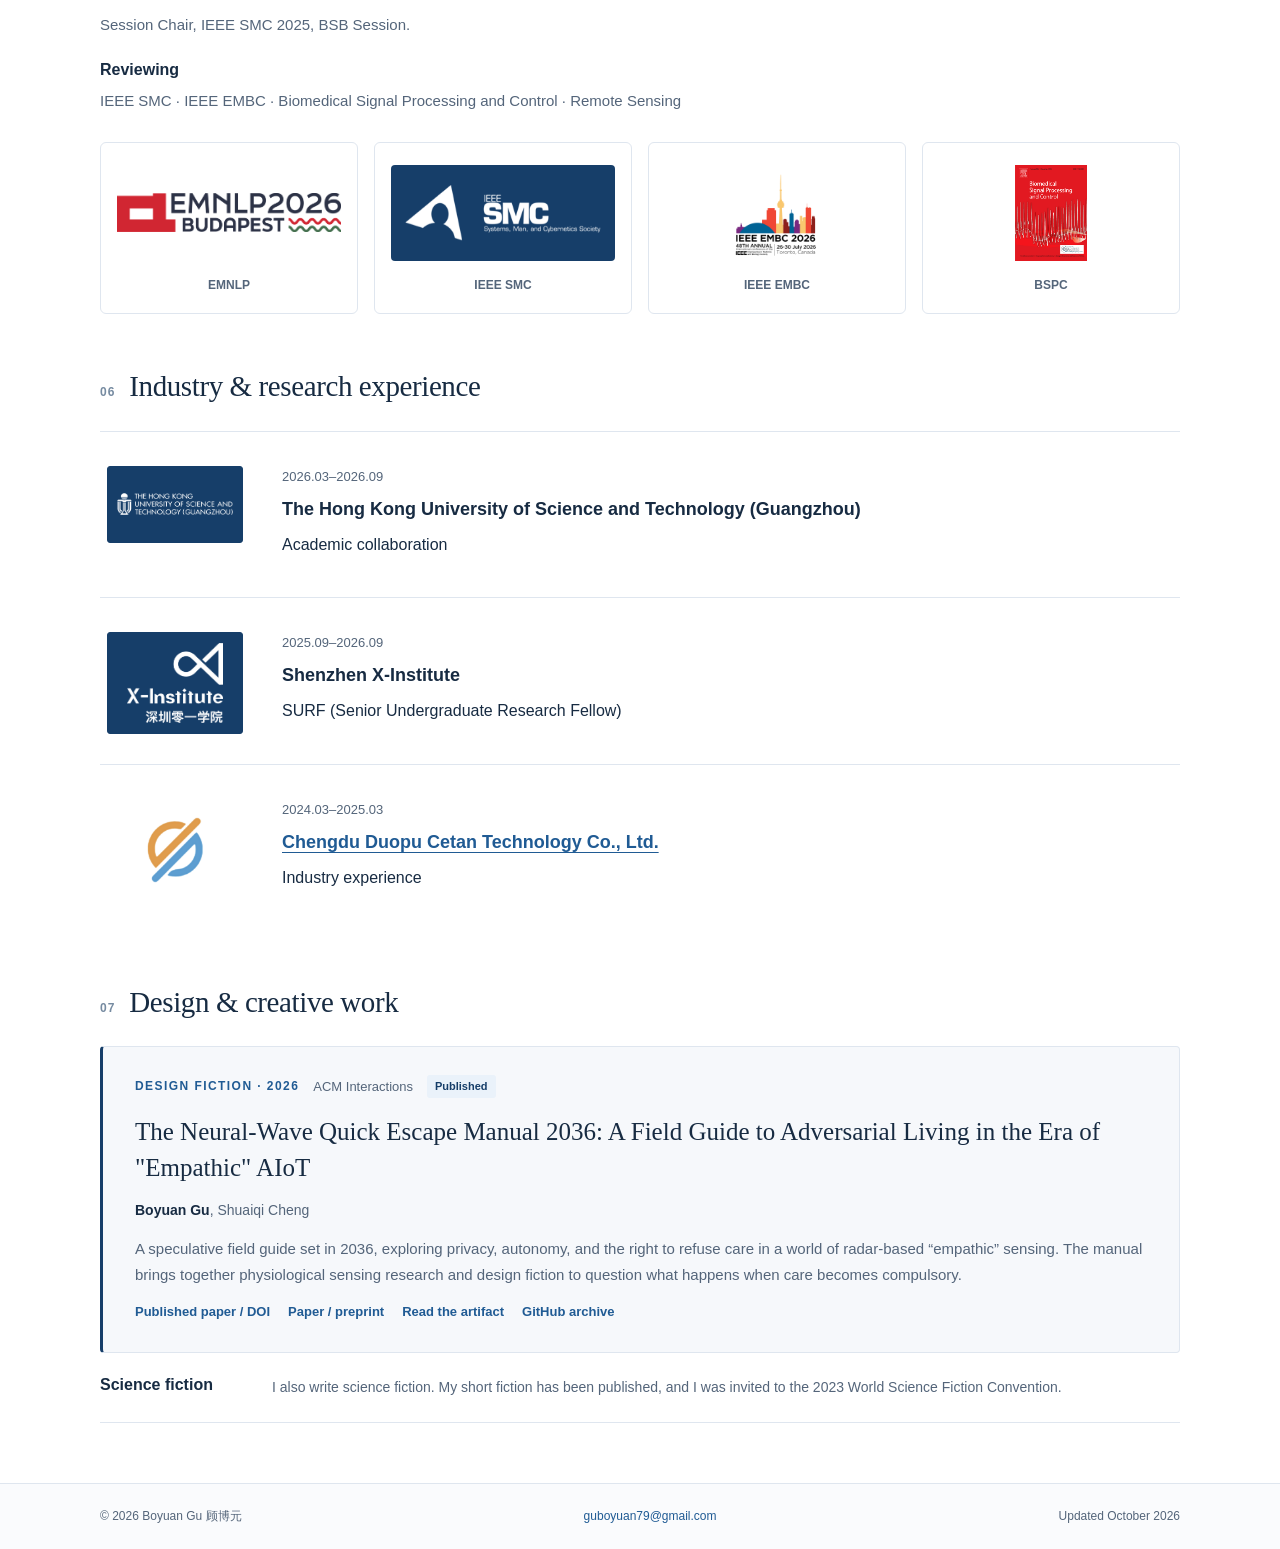
==== commit 30e667d1: "Update DT4ECG acceptance and ACM Interactions publication news" ====
--- a/index.html
+++ b/index.html
@@ -41,11 +41,11 @@
       </aside>
     </section>
 
-    <section class="section news-section" id="news" aria-labelledby="news-title"><div class="section-heading"><h2 id="news-title">News</h2></div><ol class="news-list"><li><time datetime="2026-09">Sep 2026</time><p><a href="https://doi.org/10.1109/JSEN.2026.3706110">Our mmWave–iPPG blood pressure estimation paper</a> is published in <strong>IEEE Sensors Journal</strong>.</p></li><li><time datetime="2026-08">Aug 2026</time><p><a href="https://arxiv.org/abs/2606.05003">PhysDox</a> is accepted to <strong>Findings of EMNLP 2026</strong>.</p></li><li><time datetime="2026-06">Jun 2026</time><p><a href="https://doi.org/10.1109/JSEN.2026.3706110">Our mmWave–iPPG blood pressure estimation paper</a> is accepted to <strong>IEEE Sensors Journal</strong> and released in Early Access.</p></li><li><time datetime="2026-05">May 2026</time><p><a href="https://arxiv.org/abs/2604.27500">From Elastic to Viscoelastic</a> is accepted to <strong>IEEE EMBC 2026</strong>.</p></li><li><time datetime="2026-02">Feb 2026</time><p><a href="https://github.com/phish-tech/Neural-Wave-2036">The Neural-Wave Quick Escape Manual 2036</a> is accepted to <strong>ACM Interactions</strong>.</p></li></ol></section>
+    <section class="section news-section" id="news" aria-labelledby="news-title"><div class="section-heading"><h2 id="news-title">News</h2></div><ol class="news-list"><li><time datetime="2026-11">Nov 2026</time><p><a href="https://doi.org/10.1145/3846067">The Neural-Wave Quick Escape Manual 2036</a> is now published in <strong>ACM Interactions</strong>.</p></li><li><time datetime="2026-10">Oct 2026</time><p><a href="https://arxiv.org/abs/2502.11023">DT4ECG</a> has been accepted for publication in <strong>Biomedical Physics &amp; Engineering Express (BPEX)</strong>.</p></li><li><time datetime="2026-09">Sep 2026</time><p><a href="https://doi.org/10.1109/JSEN.2026.3706110">Our mmWave–iPPG blood pressure estimation paper</a> is published in <strong>IEEE Sensors Journal</strong>.</p></li><li><time datetime="2026-08">Aug 2026</time><p><a href="https://arxiv.org/abs/2606.05003">PhysDox</a> is accepted to <strong>Findings of EMNLP 2026</strong>.</p></li><li><time datetime="2026-06">Jun 2026</time><p><a href="https://doi.org/10.1109/JSEN.2026.3706110">Our mmWave–iPPG blood pressure estimation paper</a> is accepted to <strong>IEEE Sensors Journal</strong> and released in Early Access.</p></li><li><time datetime="2026-05">May 2026</time><p><a href="https://arxiv.org/abs/2604.27500">From Elastic to Viscoelastic</a> is accepted to <strong>IEEE EMBC 2026</strong>.</p></li><li><time datetime="2026-02">Feb 2026</time><p><a href="https://github.com/phish-tech/Neural-Wave-2036">The Neural-Wave Quick Escape Manual 2036</a> is accepted to <strong>ACM Interactions</strong>.</p></li></ol></section>
 
     <section class="section selected-papers" id="research" aria-labelledby="research-title"><div class="section-heading"><span class="section-number">01</span><h2 id="research-title">Selected Papers</h2></div><p class="section-note author-note">† Equal contribution. * Corresponding author.</p><div class="publication-list"><article class="publication featured"><div class="pub-meta"><span class="year">2026</span><span class="venue">Findings of EMNLP</span><span class="badge">Accepted</span></div><div class="pub-body"><h3><a href="https://arxiv.org/abs/2606.05003">PhysDox: Benchmarking LLMs on Physical Feasibility Auditing of Physiological Sensing Protocols</a></h3><p class="authors">He Liu<sup>†</sup>, <strong>Boyuan Gu<sup>†*</sup></strong>, Shuaiqi Cheng, Haiyang Sun, Siyu You, Xuming Hu<sup>*</sup></p><div class="paper-links" aria-label="Paper resources"><a href="https://arxiv.org/abs/2606.05003">Paper</a><a href="https://arxiv.org/pdf/2606.05003">PDF</a><a href="https://github.com/phish-tech/PhysDox">Code</a></div></div></article><article class="publication featured"><div class="pub-meta"><span class="year">2026</span><span class="venue">IEEE Sensors Journal</span></div><div class="pub-body"><h3><a href="https://doi.org/10.1109/JSEN.2026.3706110">Synergistic Blood Pressure Estimation via Contactless mmWave Radar and Imaging Photoplethysmography: A Feasibility Study</a></h3><p class="authors"><strong>Boyuan Gu</strong>, Haiyang Sun, Yongjie Liu, Guangji Ma, Guanghao Sun, Xiaorong Ding<sup>*</sup></p><div class="paper-links" aria-label="Paper resources"><a href="https://doi.org/10.1109/JSEN.2026.3706110">Paper</a><a href="https://arxiv.org/pdf/2606.13701">PDF</a></div></div></article><article class="publication"><div class="pub-meta"><span class="year">2026</span><span class="venue">IEEE EMBC</span></div><div class="pub-body"><h3><a href="https://arxiv.org/abs/2604.27500">From Elastic to Viscoelastic: An EEMD-Enhanced Pulse Transit Time Model for Robust Blood Pressure Estimation</a></h3><p class="authors"><strong>Boyuan Gu</strong>, Yijin Yang, Shuaiqi Cheng, Xiaorong Ding<sup>*</sup></p><div class="paper-links" aria-label="Paper resources"><a href="https://arxiv.org/abs/2604.27500">Paper</a><a href="https://arxiv.org/pdf/2604.27500">PDF</a><a href="https://github.com/phish-tech/Robust_Blood_Pressure_Benchmark">Code / preprocessing</a><a href="https://zenodo.org/records/19912053">Dataset</a></div></div></article><article class="publication"><div class="pub-meta"><span class="year">2025</span><span class="venue">IEEE SMC</span><span class="badge subtle">Oral</span></div><div class="pub-body"><h3><a href="https://doi.org/10.1109/SMC58881.2025.11342664">Improved VMD Based Remote Heartbeat Estimation Utilizing 60GHz mmWave Radar</a></h3><p class="authors"><strong>Boyuan Gu</strong>, Yanhui Yang, Siyu You, Haiyang Sun, Jiahui Sun, Shisheng Guo<sup>*</sup></p><div class="paper-links" aria-label="Paper resources"><a href="https://doi.org/10.1109/SMC58881.2025.11342664">Paper</a><a href="https://arxiv.org/pdf/2502.11042">PDF</a></div></div></article></div></section>
 
-    <section class="section" id="publications" aria-labelledby="publications-title"><div class="section-heading"><span class="section-number">02</span><h2 id="publications-title">Publication List</h2><a class="heading-link" href="https://scholar.google.com/citations?user=TJ2_Fq8AAAAJ&amp;sortby=pubdate&amp;pagesize=100">Google Scholar</a></div><p class="section-note author-note">† Equal contribution. * Corresponding author.</p><ol class="compact-publications"><li><span class="citation-title"><a href="https://arxiv.org/abs/2610.26025">TamedFlow: Trajectory-Aware Distillation for Teacher-Assisted Diffusion Sampling</a>.</span> <span class="citation-authors">Shuaiqi Cheng, Jiahao Zhang, <strong>Boyuan Gu</strong>, Siyu You, Yuxi Chen, Haiying Xu, Zexin Lu, Huiyu Zhou, Xuming Hu.</span> <span class="citation-venue">arXiv preprint arXiv:2610.26025, 2026.</span></li><li><span class="citation-title"><a href="https://arxiv.org/abs/2608.21744">CALM-BP: Observation-Matched Physiological Semantic Grounding for Non-Contact Blood Pressure Estimation</a>.</span> <span class="citation-authors">Haiyang Sun, <strong>Boyuan Gu</strong>, Yongjie Liu.</span> <span class="citation-venue">arXiv preprint arXiv:2608.21744, 2026.</span></li><li><span class="citation-title"><a href="https://arxiv.org/abs/2608.03135">Rectify Then Diffuse: Disentangling Concepts Before Denoising Trajectory Unfolds</a>.</span> <span class="citation-authors">Ning Zhu, An Chen, Mengfei Zhao, Juntao Xu, Jingze Liang, <strong>Boyuan Gu</strong>, Liang-Jian Deng.</span> <span class="citation-venue">arXiv preprint arXiv:2608.03135, 2026.</span></li><li><span class="citation-title"><a href="https://arxiv.org/abs/2607.25700">BioDisclose: An Actionability-Aware Benchmark for Biomedical Safety under Adversarial Elicitation</a>.</span> <span class="citation-authors">Yinuo Zhu, He Liu, <strong>Boyuan Gu</strong>.</span> <span class="citation-venue">IEEE BIBE, 2026.</span></li><li><span class="citation-title"><a href="https://doi.org/10.1109/JSEN.2026.3706110">Synergistic Blood Pressure Estimation via Contactless mmWave Radar and Imaging Photoplethysmography: A Feasibility Study</a>.</span> <span class="citation-authors"><strong>Boyuan Gu</strong>, Haiyang Sun, Yongjie Liu, Guangji Ma, Guanghao Sun, Xiaorong Ding.</span> <span class="citation-venue">IEEE Sensors Journal, 2026.</span></li><li><span class="citation-title"><a href="https://arxiv.org/abs/2606.05003">PhysDox: Benchmarking LLMs on Physical Feasibility Auditing of Physiological Sensing Protocols</a>.</span> <span class="citation-authors">He Liu<sup>†</sup>, <strong>Boyuan Gu<sup>†*</sup></strong>, Shuaiqi Cheng, Haiyang Sun, Siyu You, Xuming Hu<sup>*</sup>.</span> <span class="citation-venue">Findings of EMNLP, 2026.</span></li><li><span class="citation-title"><a href="https://scholar.google.com/citations?view_op=view_citation&amp;hl=en&amp;user=TJ2_Fq8AAAAJ&amp;pagesize=100&amp;sortby=pubdate&amp;citation_for_view=TJ2_Fq8AAAAJ:0EnyYjriUFMC">Robust Human Activity Recognition via Multimodal Fusion of mmWave Radar and LiDAR</a>.</span> <span class="citation-authors">Xudong Zhao, <strong>Boyuan Gu</strong>.</span> <span class="citation-venue">IEEE ICMMT, 2026.</span></li><li><span class="citation-title"><a href="https://arxiv.org/abs/2604.27500">From Elastic to Viscoelastic: An EEMD-Enhanced Pulse Transit Time Model for Robust Blood Pressure Estimation</a>.</span> <span class="citation-authors"><strong>Boyuan Gu</strong>, Yijin Yang, Shuaiqi Cheng, Xiaorong Ding.</span> <span class="citation-venue">IEEE EMBC, 2026.</span></li><li><span class="citation-title"><a href="https://arxiv.org/abs/2602.19139">The Neural-Wave Quick Escape Manual 2036: A Field Guide to Adversarial Living in the Era of &quot;Empathic&quot; AIoT</a>.</span> <span class="citation-authors"><strong>Boyuan Gu</strong>, Shuaiqi Cheng.</span> <span class="citation-venue">ACM Interactions, 2026 (accepted).</span></li><li><span class="citation-title"><a href="https://scholar.google.com/citations?view_op=view_citation&amp;hl=en&amp;user=TJ2_Fq8AAAAJ&amp;pagesize=100&amp;sortby=pubdate&amp;citation_for_view=TJ2_Fq8AAAAJ:hqOjcs7Dif8C">Non-Cooperative UWB Base Station Position Estimation Method in Indoor Environments</a>.</span> <span class="citation-authors">Lelong Zhao, Xiaochen Guo, <strong>Boyuan Gu</strong>, Xi Tian.</span> <span class="citation-venue">IEEE CloudCom, 2025.</span></li><li><span class="citation-title"><a href="https://scholar.google.com/citations?view_op=view_citation&amp;hl=en&amp;user=TJ2_Fq8AAAAJ&amp;pagesize=100&amp;sortby=pubdate&amp;citation_for_view=TJ2_Fq8AAAAJ:YsMSGLbcyi4C">A U-net and Transformer Paralleled Network for Robust Cuffless Blood Pressure Estimation Based on CWT-transformed PPG Images</a>.</span> <span class="citation-authors"><strong>Boyuan Gu</strong>, Jiahao Tang, Yunhan Tang, Haiyang Sun, Changting Xie.</span> <span class="citation-venue">IEEE SMC, 2025.</span></li><li><span class="citation-title"><a href="https://doi.org/10.1109/SMC58881.2025.11342664">Improved VMD Based Remote Heartbeat Estimation Utilizing 60GHz mmWave Radar</a>.</span> <span class="citation-authors"><strong>Boyuan Gu</strong>, Yanhui Yang, Siyu You, Haiyang Sun, Jiahui Sun, Shisheng Guo.</span> <span class="citation-venue">IEEE SMC, 2025.</span></li><li><span class="citation-title"><a href="https://doi.org/10.1109/EMBC58623.2025.11253283">Cuff-less Continuous Blood Pressure Estimation via Multimodal Integration of Millimeter-Wave Radar and PPG Signals</a>.</span> <span class="citation-authors">Guangji Ma, <strong>Boyuan Gu</strong>, Haiyang Sun, Yongjie Liu, Zhenyu Wu, Wenfang Pei, Tianyu Li, Jiahui Sun, Guanghao Sun, Xiaorong Ding.</span> <span class="citation-venue">IEEE EMBC, 2025.</span></li><li><span class="citation-title"><a href="https://scholar.google.com/citations?view_op=view_citation&amp;hl=en&amp;user=TJ2_Fq8AAAAJ&amp;pagesize=100&amp;sortby=pubdate&amp;citation_for_view=TJ2_Fq8AAAAJ:qjMakFHDy7sC">SCCA-YOLO: Spatial Channel Fusion and Context-Aware YOLO for Lunar Crater Detection</a>.</span> <span class="citation-authors">Jiahao Tang, <strong>Boyuan Gu</strong>, Tianyou Li, Ying-Bo Lu.</span> <span class="citation-venue">Remote Sensing 17 (14), 2380, 2025.</span></li><li><span class="citation-title"><a href="https://arxiv.org/abs/2502.11023">DT4ECG: A dual-task learning framework for ECG-based human identity recognition and human activity detection</a>.</span> <span class="citation-authors">Siyu You, <strong>Boyuan Gu</strong>, Yanhui Yang, Shiyu Yu, Shisheng Guo.</span> <span class="citation-venue">arXiv preprint arXiv:2502.11023, 2025.</span></li><li><span class="citation-title"><a href="https://scholar.google.com/citations?view_op=view_citation&amp;hl=en&amp;user=TJ2_Fq8AAAAJ&amp;pagesize=100&amp;sortby=pubdate&amp;citation_for_view=TJ2_Fq8AAAAJ:u5HHmVD_uO8C">An Optimal Stopping Model for Elevator Group Control Network Based on Fuzzy Mathematics Algorithm</a>.</span> <span class="citation-authors"><strong>Boyuan Gu</strong>, He Liu.</span> <span class="citation-venue">International Conference on Computer Information Science and Application Technology, 2024.</span></li></ol></section>
+    <section class="section" id="publications" aria-labelledby="publications-title"><div class="section-heading"><span class="section-number">02</span><h2 id="publications-title">Publication List</h2><a class="heading-link" href="https://scholar.google.com/citations?user=TJ2_Fq8AAAAJ&amp;sortby=pubdate&amp;pagesize=100">Google Scholar</a></div><p class="section-note author-note">† Equal contribution. * Corresponding author.</p><ol class="compact-publications"><li><span class="citation-title"><a href="https://doi.org/10.1145/3846067">The Neural-Wave Quick Escape Manual 2036: A Field Guide to Adversarial Living in the Era of &quot;Empathic&quot; AIoT</a>.</span> <span class="citation-authors"><strong>Boyuan Gu</strong>, Shuaiqi Cheng.</span> <span class="citation-venue">ACM Interactions, 2026.</span></li><li><span class="citation-title"><a href="https://arxiv.org/abs/2610.26025">TamedFlow: Trajectory-Aware Distillation for Teacher-Assisted Diffusion Sampling</a>.</span> <span class="citation-authors">Shuaiqi Cheng, Jiahao Zhang, <strong>Boyuan Gu</strong>, Siyu You, Yuxi Chen, Haiying Xu, Zexin Lu, Huiyu Zhou, Xuming Hu.</span> <span class="citation-venue">arXiv preprint arXiv:2610.26025, 2026.</span></li><li><span class="citation-title"><a href="https://arxiv.org/abs/2502.11023">DT4ECG: A dual-task learning framework for ECG-based human identity recognition and human activity detection</a>.</span> <span class="citation-authors">Siyu You, <strong>Boyuan Gu</strong>, Yanhui Yang, Shiyu Yu, Shisheng Guo.</span> <span class="citation-venue">Biomedical Physics &amp; Engineering Express (accepted), 2026.</span></li><li><span class="citation-title"><a href="https://arxiv.org/abs/2608.21744">CALM-BP: Observation-Matched Physiological Semantic Grounding for Non-Contact Blood Pressure Estimation</a>.</span> <span class="citation-authors">Haiyang Sun, <strong>Boyuan Gu</strong>, Yongjie Liu.</span> <span class="citation-venue">arXiv preprint arXiv:2608.21744, 2026.</span></li><li><span class="citation-title"><a href="https://arxiv.org/abs/2608.03135">Rectify Then Diffuse: Disentangling Concepts Before Denoising Trajectory Unfolds</a>.</span> <span class="citation-authors">Ning Zhu, An Chen, Mengfei Zhao, Juntao Xu, Jingze Liang, <strong>Boyuan Gu</strong>, Liang-Jian Deng.</span> <span class="citation-venue">arXiv preprint arXiv:2608.03135, 2026.</span></li><li><span class="citation-title"><a href="https://arxiv.org/abs/2607.25700">BioDisclose: An Actionability-Aware Benchmark for Biomedical Safety under Adversarial Elicitation</a>.</span> <span class="citation-authors">Yinuo Zhu, He Liu, <strong>Boyuan Gu</strong>.</span> <span class="citation-venue">IEEE BIBE, 2026.</span></li><li><span class="citation-title"><a href="https://doi.org/10.1109/JSEN.2026.3706110">Synergistic Blood Pressure Estimation via Contactless mmWave Radar and Imaging Photoplethysmography: A Feasibility Study</a>.</span> <span class="citation-authors"><strong>Boyuan Gu</strong>, Haiyang Sun, Yongjie Liu, Guangji Ma, Guanghao Sun, Xiaorong Ding.</span> <span class="citation-venue">IEEE Sensors Journal, 2026.</span></li><li><span class="citation-title"><a href="https://arxiv.org/abs/2606.05003">PhysDox: Benchmarking LLMs on Physical Feasibility Auditing of Physiological Sensing Protocols</a>.</span> <span class="citation-authors">He Liu<sup>†</sup>, <strong>Boyuan Gu<sup>†*</sup></strong>, Shuaiqi Cheng, Haiyang Sun, Siyu You, Xuming Hu<sup>*</sup>.</span> <span class="citation-venue">Findings of EMNLP, 2026.</span></li><li><span class="citation-title"><a href="https://scholar.google.com/citations?view_op=view_citation&amp;hl=en&amp;user=TJ2_Fq8AAAAJ&amp;pagesize=100&amp;sortby=pubdate&amp;citation_for_view=TJ2_Fq8AAAAJ:0EnyYjriUFMC">Robust Human Activity Recognition via Multimodal Fusion of mmWave Radar and LiDAR</a>.</span> <span class="citation-authors">Xudong Zhao, <strong>Boyuan Gu</strong>.</span> <span class="citation-venue">IEEE ICMMT, 2026.</span></li><li><span class="citation-title"><a href="https://arxiv.org/abs/2604.27500">From Elastic to Viscoelastic: An EEMD-Enhanced Pulse Transit Time Model for Robust Blood Pressure Estimation</a>.</span> <span class="citation-authors"><strong>Boyuan Gu</strong>, Yijin Yang, Shuaiqi Cheng, Xiaorong Ding.</span> <span class="citation-venue">IEEE EMBC, 2026.</span></li><li><span class="citation-title"><a href="https://scholar.google.com/citations?view_op=view_citation&amp;hl=en&amp;user=TJ2_Fq8AAAAJ&amp;pagesize=100&amp;sortby=pubdate&amp;citation_for_view=TJ2_Fq8AAAAJ:hqOjcs7Dif8C">Non-Cooperative UWB Base Station Position Estimation Method in Indoor Environments</a>.</span> <span class="citation-authors">Lelong Zhao, Xiaochen Guo, <strong>Boyuan Gu</strong>, Xi Tian.</span> <span class="citation-venue">IEEE CloudCom, 2025.</span></li><li><span class="citation-title"><a href="https://scholar.google.com/citations?view_op=view_citation&amp;hl=en&amp;user=TJ2_Fq8AAAAJ&amp;pagesize=100&amp;sortby=pubdate&amp;citation_for_view=TJ2_Fq8AAAAJ:YsMSGLbcyi4C">A U-net and Transformer Paralleled Network for Robust Cuffless Blood Pressure Estimation Based on CWT-transformed PPG Images</a>.</span> <span class="citation-authors"><strong>Boyuan Gu</strong>, Jiahao Tang, Yunhan Tang, Haiyang Sun, Changting Xie.</span> <span class="citation-venue">IEEE SMC, 2025.</span></li><li><span class="citation-title"><a href="https://doi.org/10.1109/SMC58881.2025.11342664">Improved VMD Based Remote Heartbeat Estimation Utilizing 60GHz mmWave Radar</a>.</span> <span class="citation-authors"><strong>Boyuan Gu</strong>, Yanhui Yang, Siyu You, Haiyang Sun, Jiahui Sun, Shisheng Guo.</span> <span class="citation-venue">IEEE SMC, 2025.</span></li><li><span class="citation-title"><a href="https://doi.org/10.1109/EMBC58623.2025.11253283">Cuff-less Continuous Blood Pressure Estimation via Multimodal Integration of Millimeter-Wave Radar and PPG Signals</a>.</span> <span class="citation-authors">Guangji Ma, <strong>Boyuan Gu</strong>, Haiyang Sun, Yongjie Liu, Zhenyu Wu, Wenfang Pei, Tianyu Li, Jiahui Sun, Guanghao Sun, Xiaorong Ding.</span> <span class="citation-venue">IEEE EMBC, 2025.</span></li><li><span class="citation-title"><a href="https://scholar.google.com/citations?view_op=view_citation&amp;hl=en&amp;user=TJ2_Fq8AAAAJ&amp;pagesize=100&amp;sortby=pubdate&amp;citation_for_view=TJ2_Fq8AAAAJ:qjMakFHDy7sC">SCCA-YOLO: Spatial Channel Fusion and Context-Aware YOLO for Lunar Crater Detection</a>.</span> <span class="citation-authors">Jiahao Tang, <strong>Boyuan Gu</strong>, Tianyou Li, Ying-Bo Lu.</span> <span class="citation-venue">Remote Sensing 17 (14), 2380, 2025.</span></li><li><span class="citation-title"><a href="https://scholar.google.com/citations?view_op=view_citation&amp;hl=en&amp;user=TJ2_Fq8AAAAJ&amp;pagesize=100&amp;sortby=pubdate&amp;citation_for_view=TJ2_Fq8AAAAJ:u5HHmVD_uO8C">An Optimal Stopping Model for Elevator Group Control Network Based on Fuzzy Mathematics Algorithm</a>.</span> <span class="citation-authors"><strong>Boyuan Gu</strong>, He Liu.</span> <span class="citation-venue">International Conference on Computer Information Science and Application Technology, 2024.</span></li></ol></section>
 
     <section class="section" id="opensource" aria-labelledby="opensource-title">
       <div class="section-heading"><span class="section-number">03</span><h2 id="opensource-title">Open source</h2><a class="heading-link" href="https://github.com/phish-tech">All repositories</a></div>
@@ -72,11 +72,11 @@
     <section class="section" id="creative" aria-labelledby="creative-title">
       <div class="section-heading"><span class="section-number">07</span><h2 id="creative-title">Design &amp; creative work</h2></div>
       <article class="creative-feature">
-        <div class="creative-meta"><span class="topic-label">DESIGN FICTION · 2026</span><span class="venue">ACM Interactions</span><span class="badge">Accepted</span></div>
-        <h3><a href="https://github.com/phish-tech/Neural-Wave-2036">The Neural-Wave Quick Escape Manual 2036: A Field Guide to Adversarial Living in the Era of &quot;Empathic&quot; AIoT</a></h3>
+        <div class="creative-meta"><span class="topic-label">DESIGN FICTION · 2026</span><span class="venue">ACM Interactions</span><span class="badge">Published</span></div>
+        <h3><a href="https://doi.org/10.1145/3846067">The Neural-Wave Quick Escape Manual 2036: A Field Guide to Adversarial Living in the Era of &quot;Empathic&quot; AIoT</a></h3>
         <p class="authors"><strong>Boyuan Gu</strong>, Shuaiqi Cheng</p>
         <p>A speculative field guide set in 2036, exploring privacy, autonomy, and the right to refuse care in a world of radar-based “empathic” sensing. The manual brings together physiological sensing research and design fiction to question what happens when care becomes compulsory.</p>
-        <div class="paper-links"><a href="https://github.com/phish-tech/Neural-Wave-2036/blob/main/paper/neural_wave_quick_escape_manual_2036_preprint.pdf">Paper / preprint</a><a href="https://github.com/phish-tech/Neural-Wave-2036/blob/main/manual/Neural-Wave_Quick_Escape_Manual_2036.pdf">Read the artifact</a><a href="https://github.com/phish-tech/Neural-Wave-2036">GitHub archive</a></div>
+        <div class="paper-links"><a href="https://doi.org/10.1145/3846067">Published paper / DOI</a><a href="https://github.com/phish-tech/Neural-Wave-2036/blob/main/paper/neural_wave_quick_escape_manual_2036_preprint.pdf">Paper / preprint</a><a href="https://github.com/phish-tech/Neural-Wave-2036/blob/main/manual/Neural-Wave_Quick_Escape_Manual_2036.pdf">Read the artifact</a><a href="https://github.com/phish-tech/Neural-Wave-2036">GitHub archive</a></div>
       </article>
       <div class="writing-note"><h3>Science fiction</h3><p>I also write science fiction. My short fiction has been published, and I was invited to the 2023 World Science Fiction Convention.</p></div>
     </section>
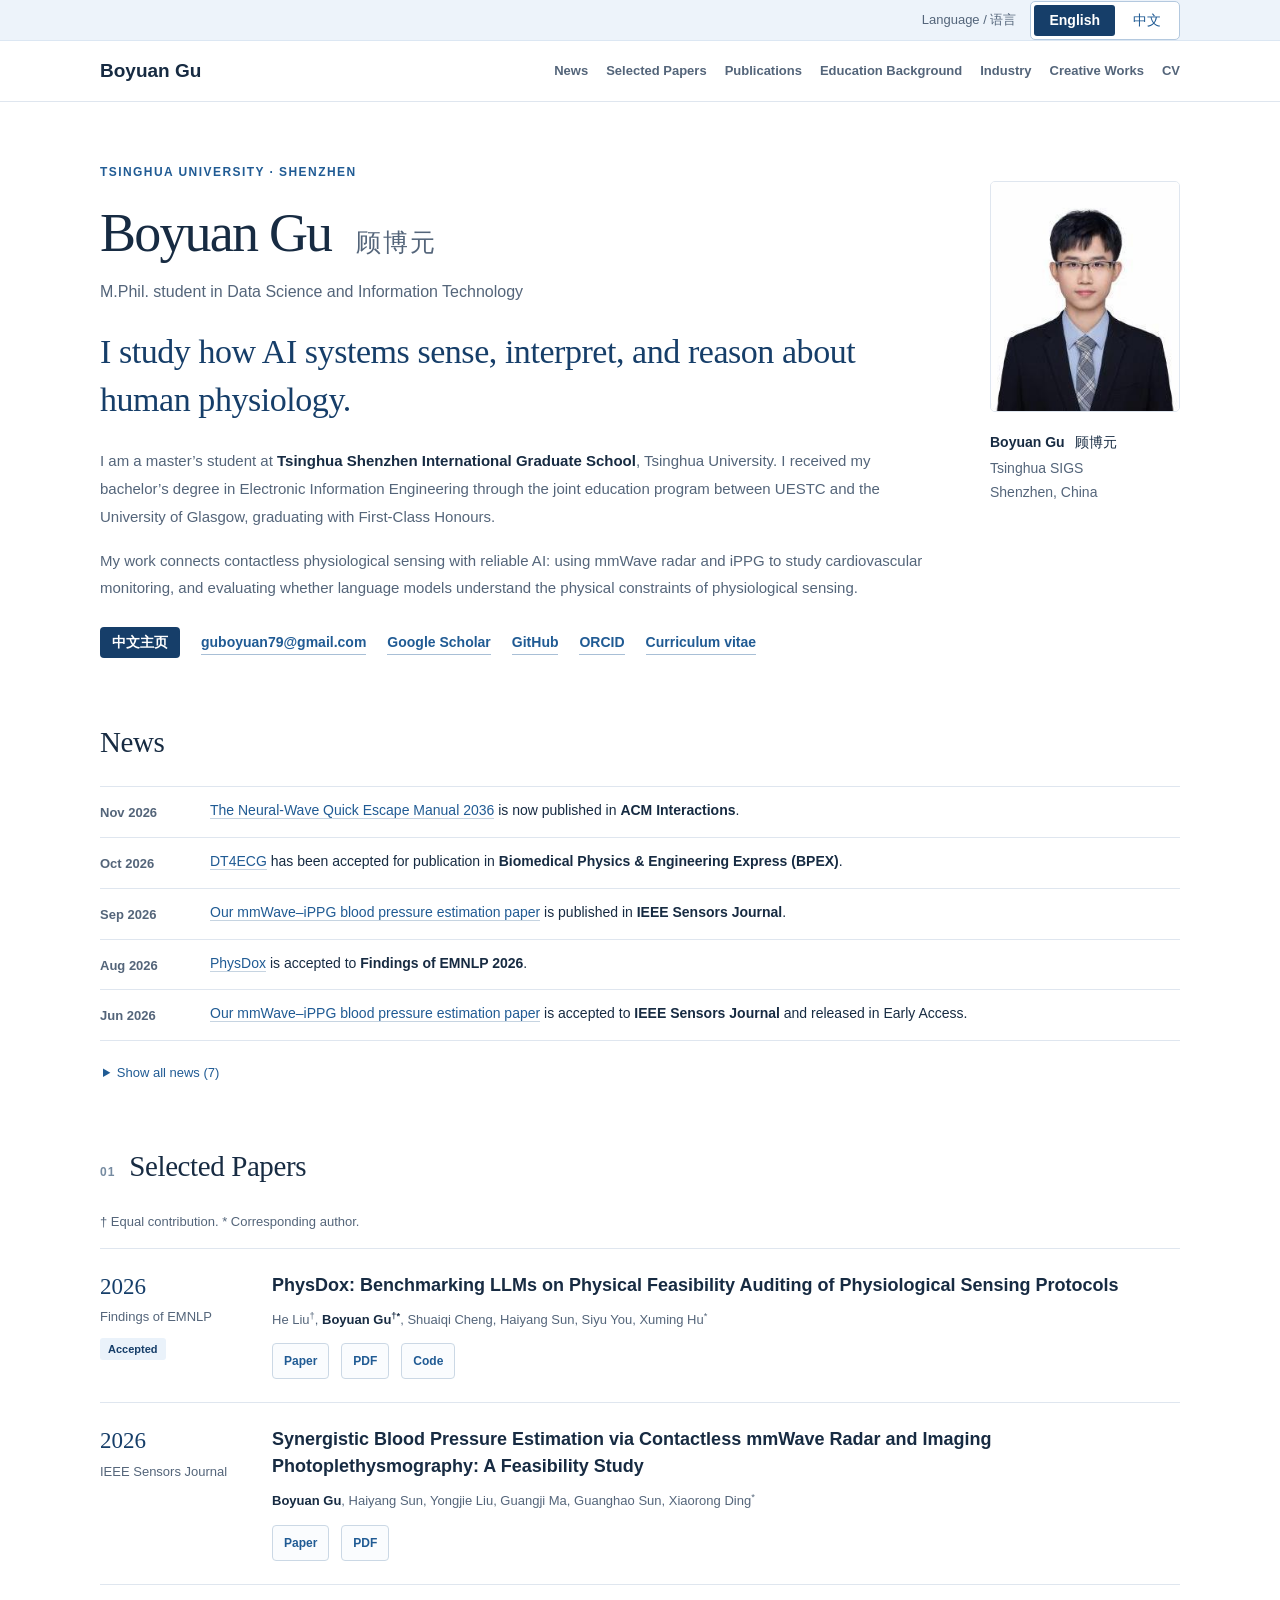
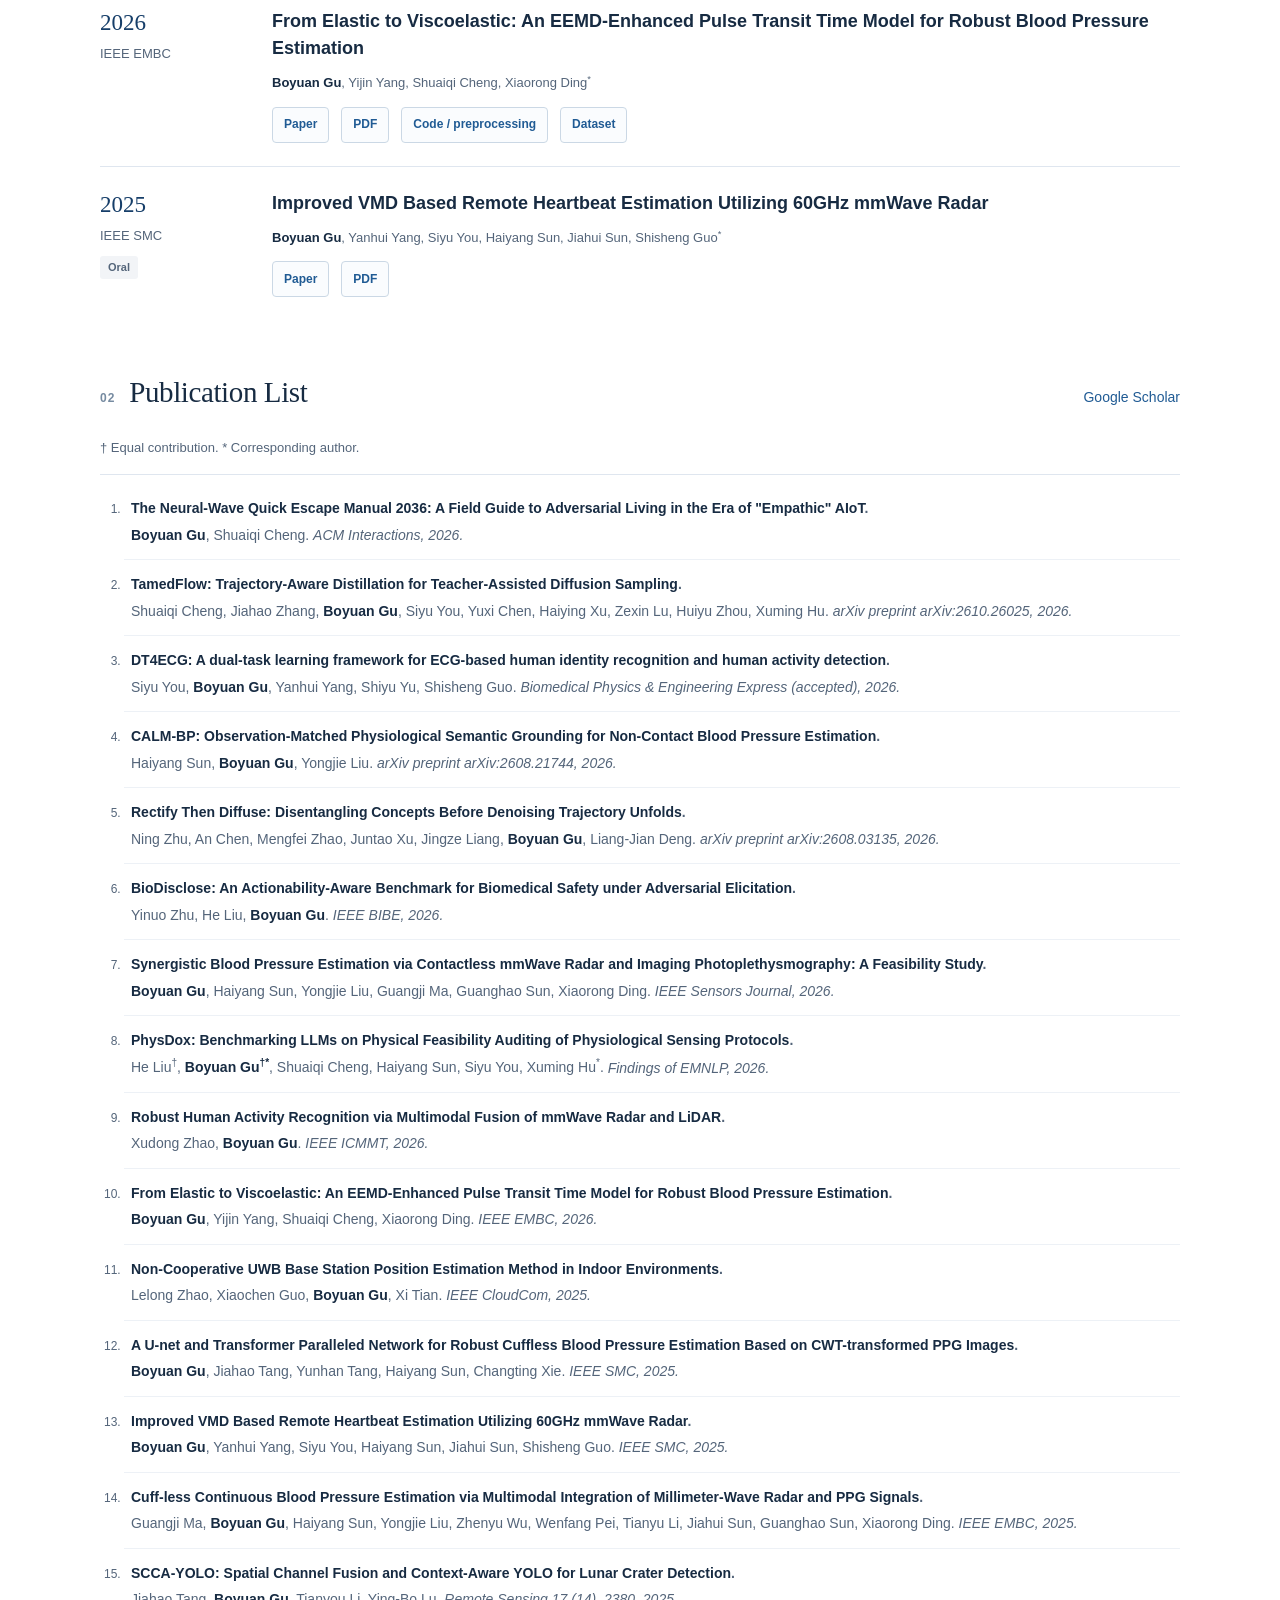
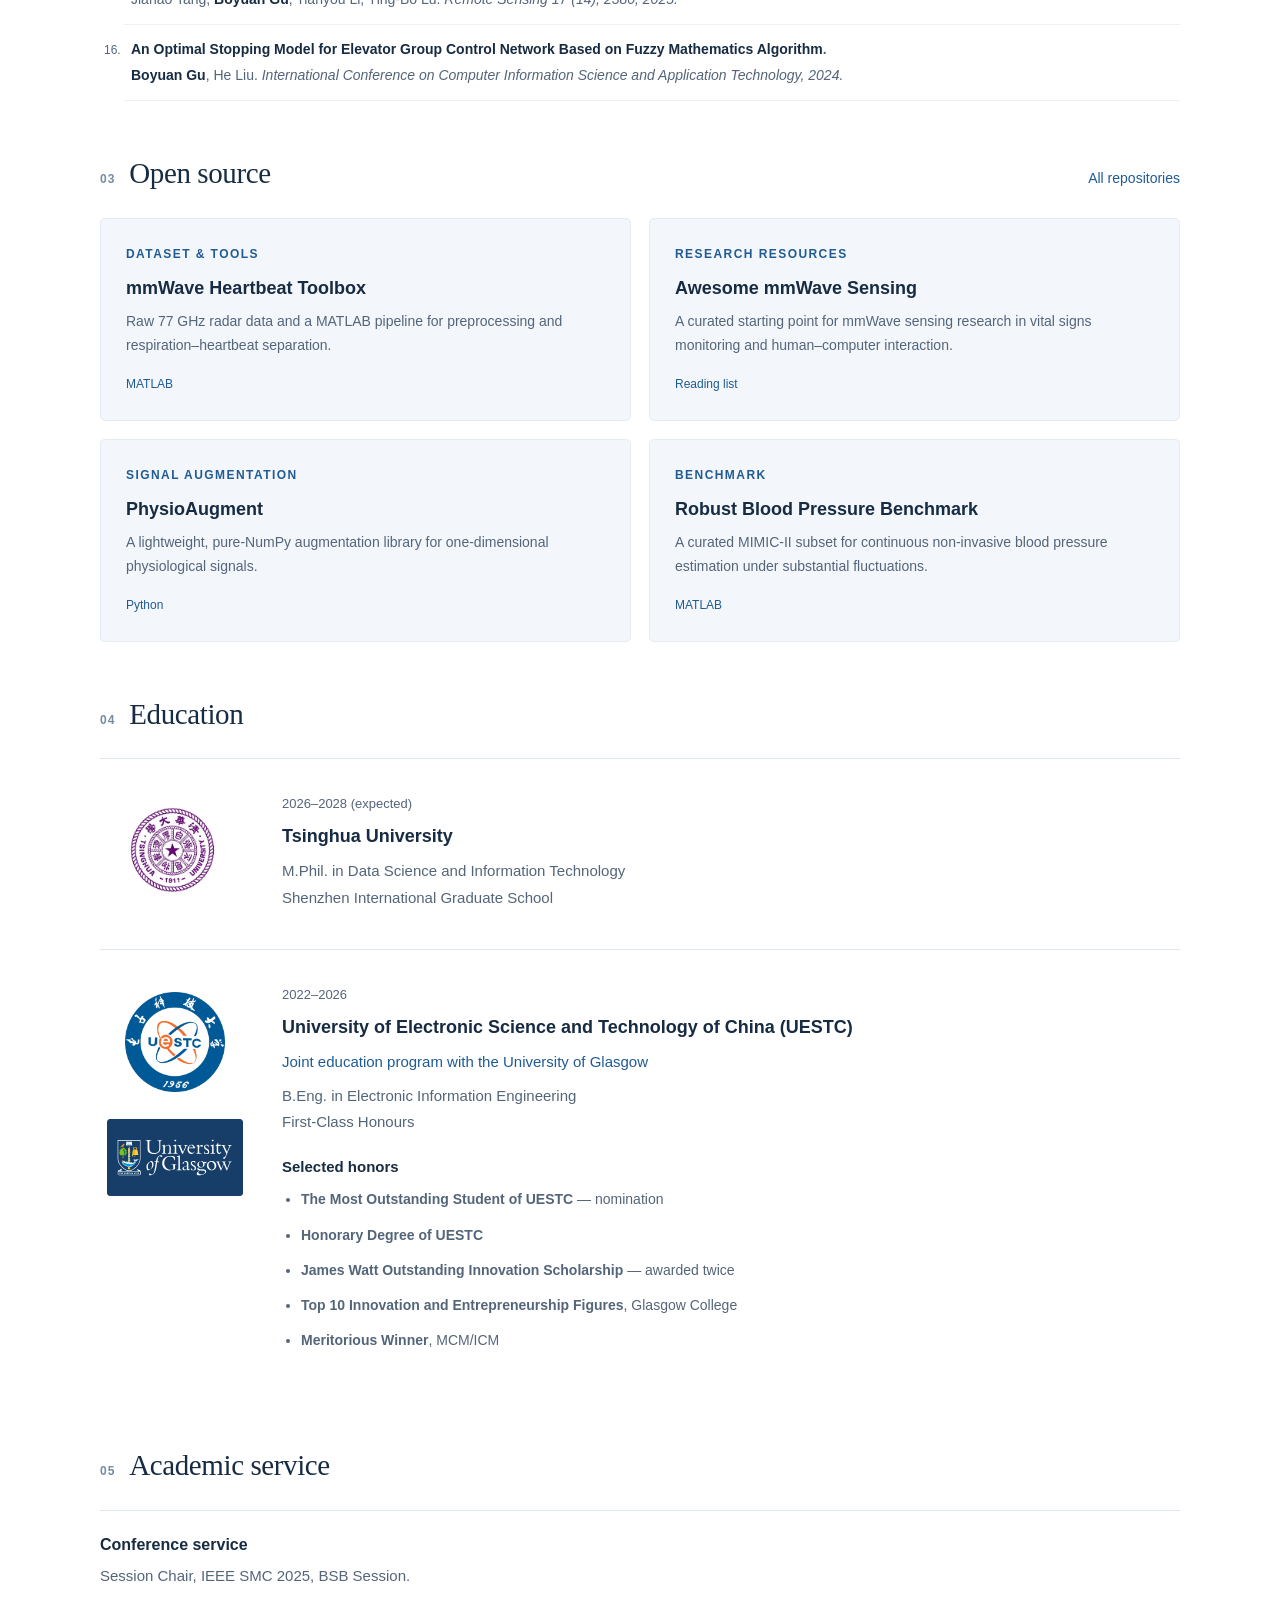
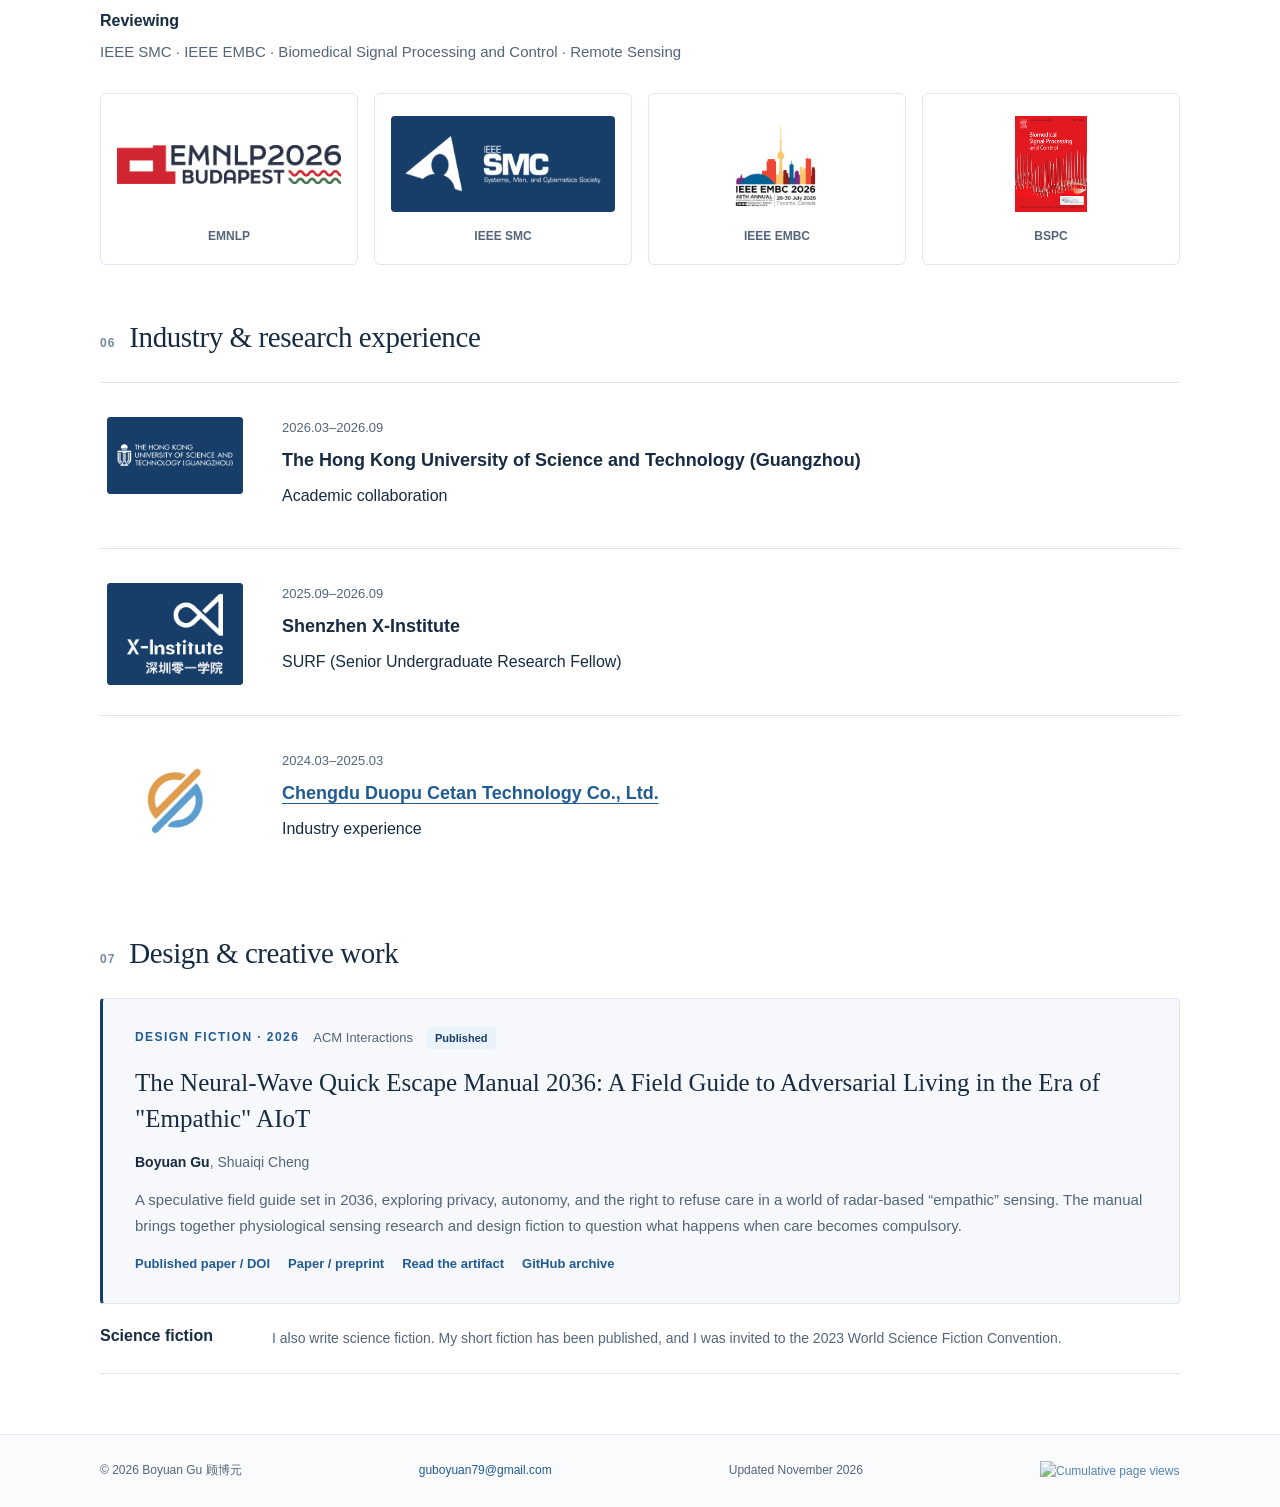
==== commit fa258125: "Complete navigation, collapse older news and add shared page-view counter" ====
--- a/index.html
+++ b/index.html
@@ -13,14 +13,14 @@
   <meta property="og:image:alt" content="Boyuan Gu">
   <meta name="twitter:card" content="summary">
   <link rel="icon" href="assets/favicon.svg" type="image/svg+xml">
-  <link rel="stylesheet" href="styles.css?v=20261024-2">
+  <link rel="stylesheet" href="styles.css?v=20261102-1">
 <link rel="canonical" href="https://phish-tech.github.io/"><link rel="alternate" hreflang="en" href="https://phish-tech.github.io/"><link rel="alternate" hreflang="zh-CN" href="https://phish-tech.github.io/zh.html"><link rel="alternate" hreflang="x-default" href="https://phish-tech.github.io/"><script src="language.js?v=20260929-3" defer></script></head>
 <body>
   <a class="skip-link" href="#main">Skip to content</a>
   <header class="site-header">
 <div class="language-bar"><div class="language-bar-inner"><span class="language-label">Language / 语言</span><div class="language-switch" aria-label="Language / 语言"><span lang="en" aria-current="true">English</span><a lang="zh-CN" hreflang="zh-CN" data-language-switch href="zh.html" aria-label="切换到中文版">中文</a></div></div></div>
 <div class="header-inner"><a class="wordmark" href="#about">Boyuan Gu <span lang="zh-CN">顾博元</span></a>
-<nav aria-label="Main navigation"><a href="#news">News</a><a href="#research">Selected Papers</a><a href="#publications">Publications</a><a href="#education">Background</a><a href="#creative">Creative</a><a href="cv.html">CV</a></nav></div></header>
+<nav aria-label="Main navigation"><a href="#news">News</a><a href="#research">Selected Papers</a><a href="#publications">Publications</a><a href="#education">Education Background</a><a href="#experience">Industry</a><a href="#creative">Creative Works</a><a href="cv.html">CV</a></nav></div></header>
   <main id="main" class="container">
     <section class="intro" id="about" aria-labelledby="name">
       <div class="intro-copy">
@@ -31,7 +31,7 @@
         <p>I am a master’s student at <strong>Tsinghua Shenzhen International Graduate School</strong>, Tsinghua University. I received my bachelor’s degree in Electronic Information Engineering through the joint education program between UESTC and the University of Glasgow, graduating with First-Class Honours.</p>
         <p>My work connects contactless physiological sensing with reliable AI: using mmWave radar and iPPG to study cardiovascular monitoring, and evaluating whether language models understand the physical constraints of physiological sensing.</p>
         <div class="profile-links" aria-label="Contact and academic profiles"><a class="inline-language" data-language-switch lang="zh-CN" hreflang="zh-CN" href="zh.html">中文主页</a>
-          <a href="mailto:guboyuan79@gmail.com">Email</a><a href="https://scholar.google.com/citations?user=TJ2_Fq8AAAAJ&amp;hl=en">Google Scholar</a><a href="https://github.com/phish-tech">GitHub</a><a href="https://orcid.org/0009-0001-8273-7502">ORCID</a><a href="cv.html">Curriculum vitae</a>
+          <a class="contact-email" href="mailto:guboyuan79@gmail.com">guboyuan79@gmail.com</a><a href="https://scholar.google.com/citations?user=TJ2_Fq8AAAAJ&amp;hl=en">Google Scholar</a><a href="https://github.com/phish-tech">GitHub</a><a href="https://orcid.org/0009-0001-8273-7502">ORCID</a><a href="cv.html">Curriculum vitae</a>
         </div>
       </div>
       <aside class="portrait-block" aria-label="Portrait and affiliation">
@@ -41,7 +41,7 @@
       </aside>
     </section>
 
-    <section class="section news-section" id="news" aria-labelledby="news-title"><div class="section-heading"><h2 id="news-title">News</h2></div><ol class="news-list"><li><time datetime="2026-11">Nov 2026</time><p><a href="https://doi.org/10.1145/3846067">The Neural-Wave Quick Escape Manual 2036</a> is now published in <strong>ACM Interactions</strong>.</p></li><li><time datetime="2026-10">Oct 2026</time><p><a href="https://arxiv.org/abs/2502.11023">DT4ECG</a> has been accepted for publication in <strong>Biomedical Physics &amp; Engineering Express (BPEX)</strong>.</p></li><li><time datetime="2026-09">Sep 2026</time><p><a href="https://doi.org/10.1109/JSEN.2026.3706110">Our mmWave–iPPG blood pressure estimation paper</a> is published in <strong>IEEE Sensors Journal</strong>.</p></li><li><time datetime="2026-08">Aug 2026</time><p><a href="https://arxiv.org/abs/2606.05003">PhysDox</a> is accepted to <strong>Findings of EMNLP 2026</strong>.</p></li><li><time datetime="2026-06">Jun 2026</time><p><a href="https://doi.org/10.1109/JSEN.2026.3706110">Our mmWave–iPPG blood pressure estimation paper</a> is accepted to <strong>IEEE Sensors Journal</strong> and released in Early Access.</p></li><li><time datetime="2026-05">May 2026</time><p><a href="https://arxiv.org/abs/2604.27500">From Elastic to Viscoelastic</a> is accepted to <strong>IEEE EMBC 2026</strong>.</p></li><li><time datetime="2026-02">Feb 2026</time><p><a href="https://github.com/phish-tech/Neural-Wave-2036">The Neural-Wave Quick Escape Manual 2036</a> is accepted to <strong>ACM Interactions</strong>.</p></li></ol></section>
+    <section class="section news-section" id="news" aria-labelledby="news-title"><div class="section-heading"><h2 id="news-title">News</h2></div><ol class="news-list"><li><time datetime="2026-11">Nov 2026</time><p><a href="https://doi.org/10.1145/3846067">The Neural-Wave Quick Escape Manual 2036</a> is now published in <strong>ACM Interactions</strong>.</p></li><li><time datetime="2026-10">Oct 2026</time><p><a href="https://arxiv.org/abs/2502.11023">DT4ECG</a> has been accepted for publication in <strong>Biomedical Physics &amp; Engineering Express (BPEX)</strong>.</p></li><li><time datetime="2026-09">Sep 2026</time><p><a href="https://doi.org/10.1109/JSEN.2026.3706110">Our mmWave–iPPG blood pressure estimation paper</a> is published in <strong>IEEE Sensors Journal</strong>.</p></li><li><time datetime="2026-08">Aug 2026</time><p><a href="https://arxiv.org/abs/2606.05003">PhysDox</a> is accepted to <strong>Findings of EMNLP 2026</strong>.</p></li><li><time datetime="2026-06">Jun 2026</time><p><a href="https://doi.org/10.1109/JSEN.2026.3706110">Our mmWave–iPPG blood pressure estimation paper</a> is accepted to <strong>IEEE Sensors Journal</strong> and released in Early Access.</p></li></ol><details class="news-archive"><summary><span class="news-show">Show all news (7)</span><span class="news-hide">Show fewer updates</span></summary><ol class="news-list" start="6"><li><time datetime="2026-05">May 2026</time><p><a href="https://arxiv.org/abs/2604.27500">From Elastic to Viscoelastic</a> is accepted to <strong>IEEE EMBC 2026</strong>.</p></li><li><time datetime="2026-02">Feb 2026</time><p><a href="https://github.com/phish-tech/Neural-Wave-2036">The Neural-Wave Quick Escape Manual 2036</a> is accepted to <strong>ACM Interactions</strong>.</p></li></ol></details></section>
 
     <section class="section selected-papers" id="research" aria-labelledby="research-title"><div class="section-heading"><span class="section-number">01</span><h2 id="research-title">Selected Papers</h2></div><p class="section-note author-note">† Equal contribution. * Corresponding author.</p><div class="publication-list"><article class="publication featured"><div class="pub-meta"><span class="year">2026</span><span class="venue">Findings of EMNLP</span><span class="badge">Accepted</span></div><div class="pub-body"><h3><a href="https://arxiv.org/abs/2606.05003">PhysDox: Benchmarking LLMs on Physical Feasibility Auditing of Physiological Sensing Protocols</a></h3><p class="authors">He Liu<sup>†</sup>, <strong>Boyuan Gu<sup>†*</sup></strong>, Shuaiqi Cheng, Haiyang Sun, Siyu You, Xuming Hu<sup>*</sup></p><div class="paper-links" aria-label="Paper resources"><a href="https://arxiv.org/abs/2606.05003">Paper</a><a href="https://arxiv.org/pdf/2606.05003">PDF</a><a href="https://github.com/phish-tech/PhysDox">Code</a></div></div></article><article class="publication featured"><div class="pub-meta"><span class="year">2026</span><span class="venue">IEEE Sensors Journal</span></div><div class="pub-body"><h3><a href="https://doi.org/10.1109/JSEN.2026.3706110">Synergistic Blood Pressure Estimation via Contactless mmWave Radar and Imaging Photoplethysmography: A Feasibility Study</a></h3><p class="authors"><strong>Boyuan Gu</strong>, Haiyang Sun, Yongjie Liu, Guangji Ma, Guanghao Sun, Xiaorong Ding<sup>*</sup></p><div class="paper-links" aria-label="Paper resources"><a href="https://doi.org/10.1109/JSEN.2026.3706110">Paper</a><a href="https://arxiv.org/pdf/2606.13701">PDF</a></div></div></article><article class="publication"><div class="pub-meta"><span class="year">2026</span><span class="venue">IEEE EMBC</span></div><div class="pub-body"><h3><a href="https://arxiv.org/abs/2604.27500">From Elastic to Viscoelastic: An EEMD-Enhanced Pulse Transit Time Model for Robust Blood Pressure Estimation</a></h3><p class="authors"><strong>Boyuan Gu</strong>, Yijin Yang, Shuaiqi Cheng, Xiaorong Ding<sup>*</sup></p><div class="paper-links" aria-label="Paper resources"><a href="https://arxiv.org/abs/2604.27500">Paper</a><a href="https://arxiv.org/pdf/2604.27500">PDF</a><a href="https://github.com/phish-tech/Robust_Blood_Pressure_Benchmark">Code / preprocessing</a><a href="https://zenodo.org/records/19912053">Dataset</a></div></div></article><article class="publication"><div class="pub-meta"><span class="year">2025</span><span class="venue">IEEE SMC</span><span class="badge subtle">Oral</span></div><div class="pub-body"><h3><a href="https://doi.org/10.1109/SMC58881.2025.11342664">Improved VMD Based Remote Heartbeat Estimation Utilizing 60GHz mmWave Radar</a></h3><p class="authors"><strong>Boyuan Gu</strong>, Yanhui Yang, Siyu You, Haiyang Sun, Jiahui Sun, Shisheng Guo<sup>*</sup></p><div class="paper-links" aria-label="Paper resources"><a href="https://doi.org/10.1109/SMC58881.2025.11342664">Paper</a><a href="https://arxiv.org/pdf/2502.11042">PDF</a></div></div></article></div></section>
 
@@ -81,6 +81,6 @@
       <div class="writing-note"><h3>Science fiction</h3><p>I also write science fiction. My short fiction has been published, and I was invited to the 2023 World Science Fiction Convention.</p></div>
     </section>
   </main>
-  <footer class="site-footer"><div class="container footer-inner"><span>© 2026 Boyuan Gu <span lang="zh">顾博元</span></span><a href="mailto:guboyuan79@gmail.com">guboyuan79@gmail.com</a><span>Updated October 2026</span></div></footer>
+  <footer class="site-footer"><div class="container footer-inner"><span>© 2026 Boyuan Gu <span lang="zh">顾博元</span></span><a href="mailto:guboyuan79@gmail.com">guboyuan79@gmail.com</a><span>Updated November 2026</span><a class="view-counter" href="https://hits.sh/phish-tech.github.io/" title="Cumulative page views since 2026-11-02; both languages combined, not unique visitors"><img src="https://hits.sh/phish-tech.github.io.svg?label=Views&amp;color=64748b&amp;labelColor=e9eef4" alt="Cumulative page views (Hits.sh)" height="20" referrerpolicy="no-referrer"></a></div></footer>
 </body>
 </html>
--- a/styles.css
+++ b/styles.css
@@ -143,3 +143,14 @@
 .selected-papers .authors{line-height:1.8}
 .author-note{margin-top:0;margin-bottom:15px;line-height:1.7}
 @media(max-width:600px){.selected-papers .paper-links a{min-height:40px}.compact-publications li{font-size:13px;line-height:1.85}.selected-papers .pub-meta{gap:8px 12px}.selected-papers .pub-body h3{overflow-wrap:anywhere}.selected-papers .authors{font-size:13px}}
+
+/* Complete navigation, native news disclosure, and understated page views. */
+.header-inner nav{gap:12px 18px}.header-inner nav a{white-space:nowrap;font-size:13px}
+.news-archive{margin-top:12px}.news-archive summary{cursor:pointer;width:fit-content;color:var(--link);font-size:13px;padding:9px 3px;min-height:40px}
+.news-archive summary:focus-visible{outline:3px solid var(--accent);outline-offset:4px}
+.news-hide{display:none}.news-archive[open] .news-show{display:none}.news-archive[open] .news-hide{display:inline}
+.news-archive .news-list{margin-top:9px;border-top:0}
+.contact-email{overflow-wrap:anywhere;max-width:100%}
+.footer-inner{align-items:center}.view-counter{display:inline-flex;align-items:center;opacity:.75;min-height:28px}.view-counter img{display:block;height:20px;max-width:140px}.view-counter:hover{opacity:1}
+@media(max-width:1000px){.header-inner nav{gap:9px 18px}}
+@media(max-width:600px){.header-inner nav{gap:6px 15px}.header-inner nav a{font-size:12px}.view-counter{align-self:flex-end;margin-top:-4px}html{scroll-padding-top:180px}}
